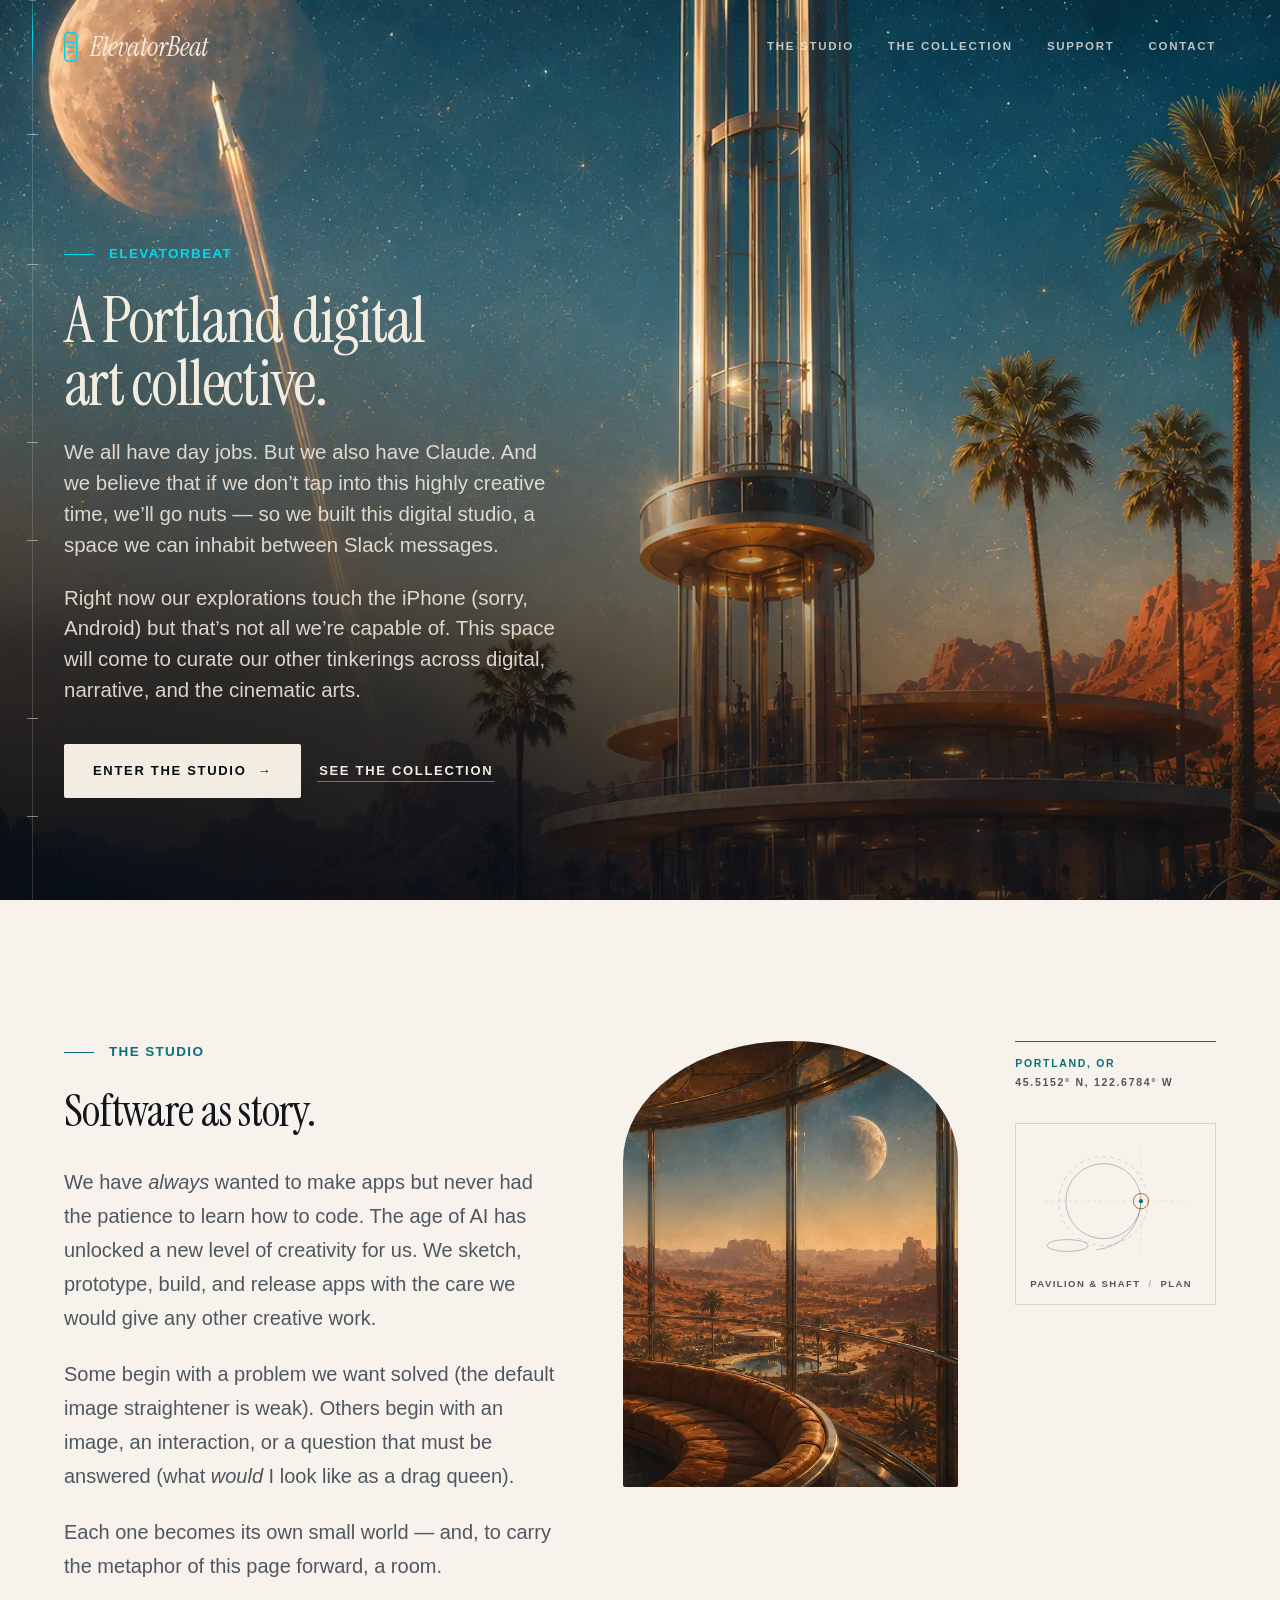
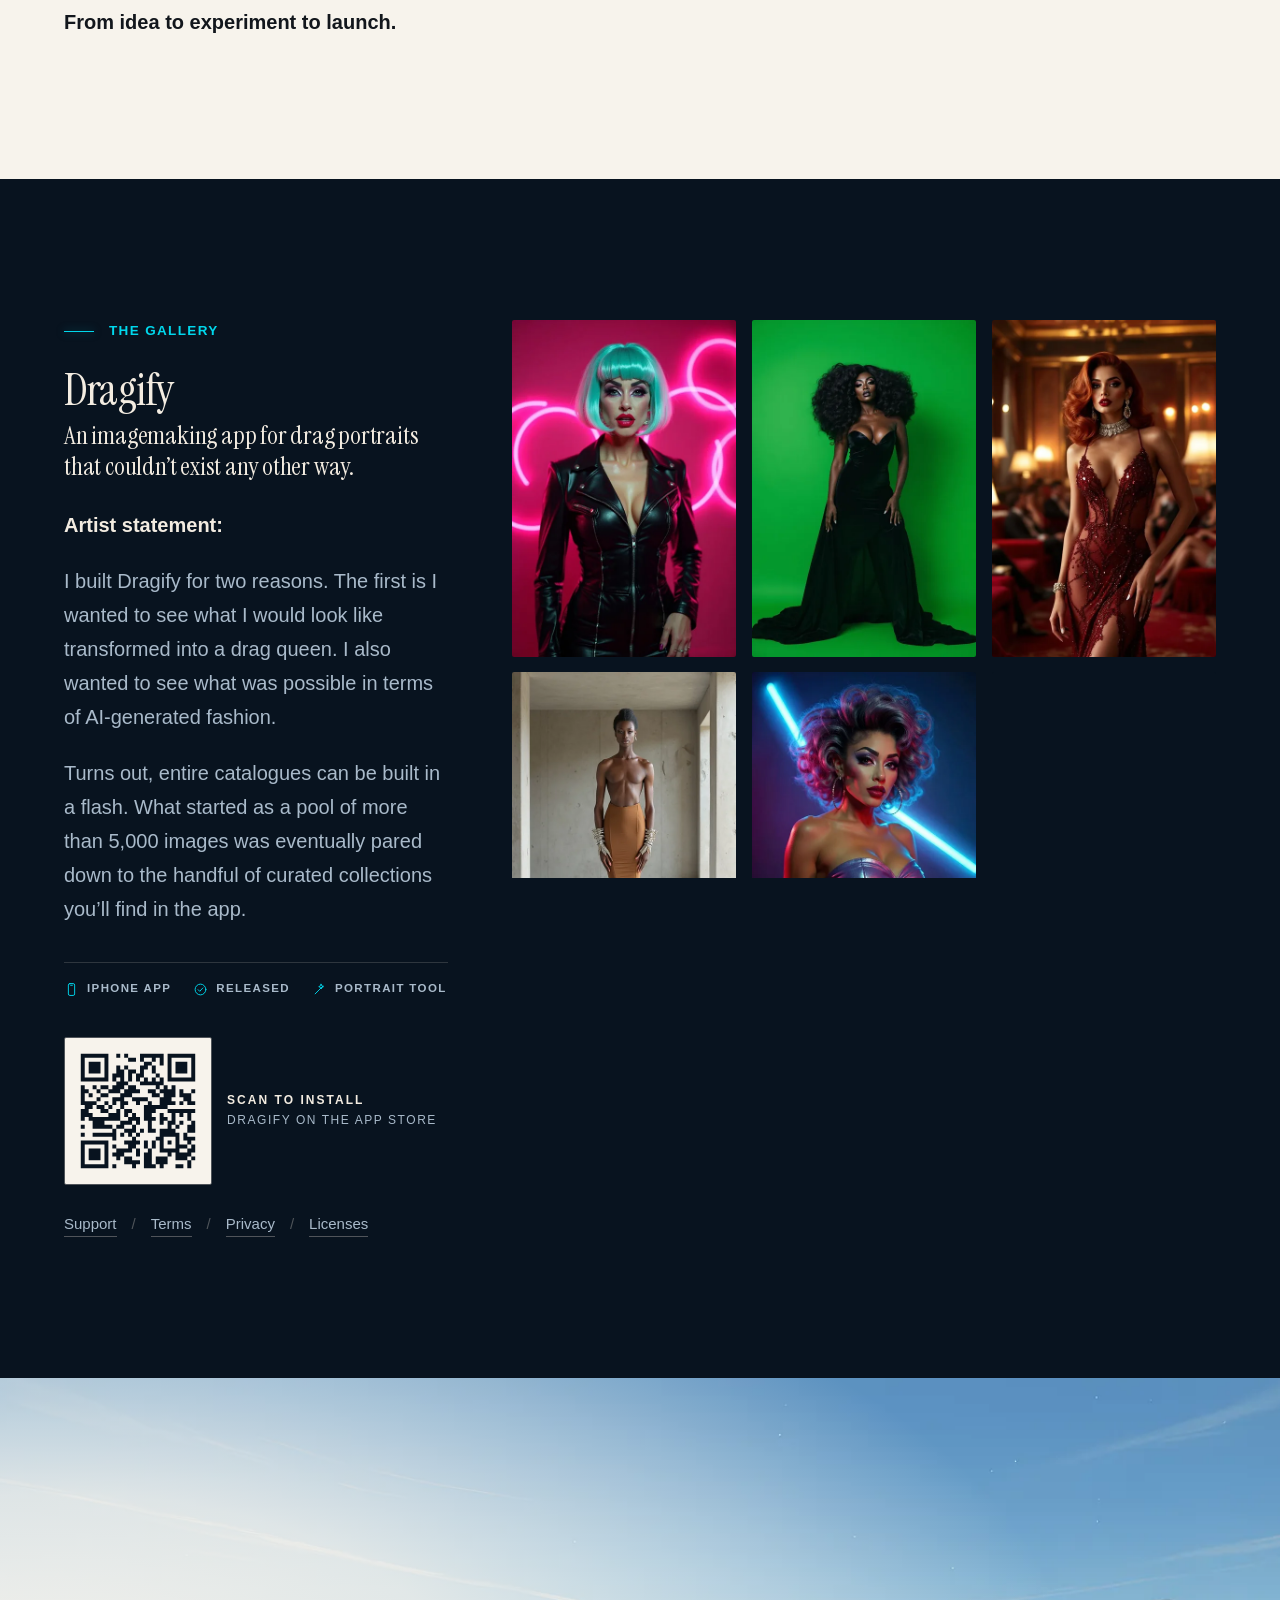
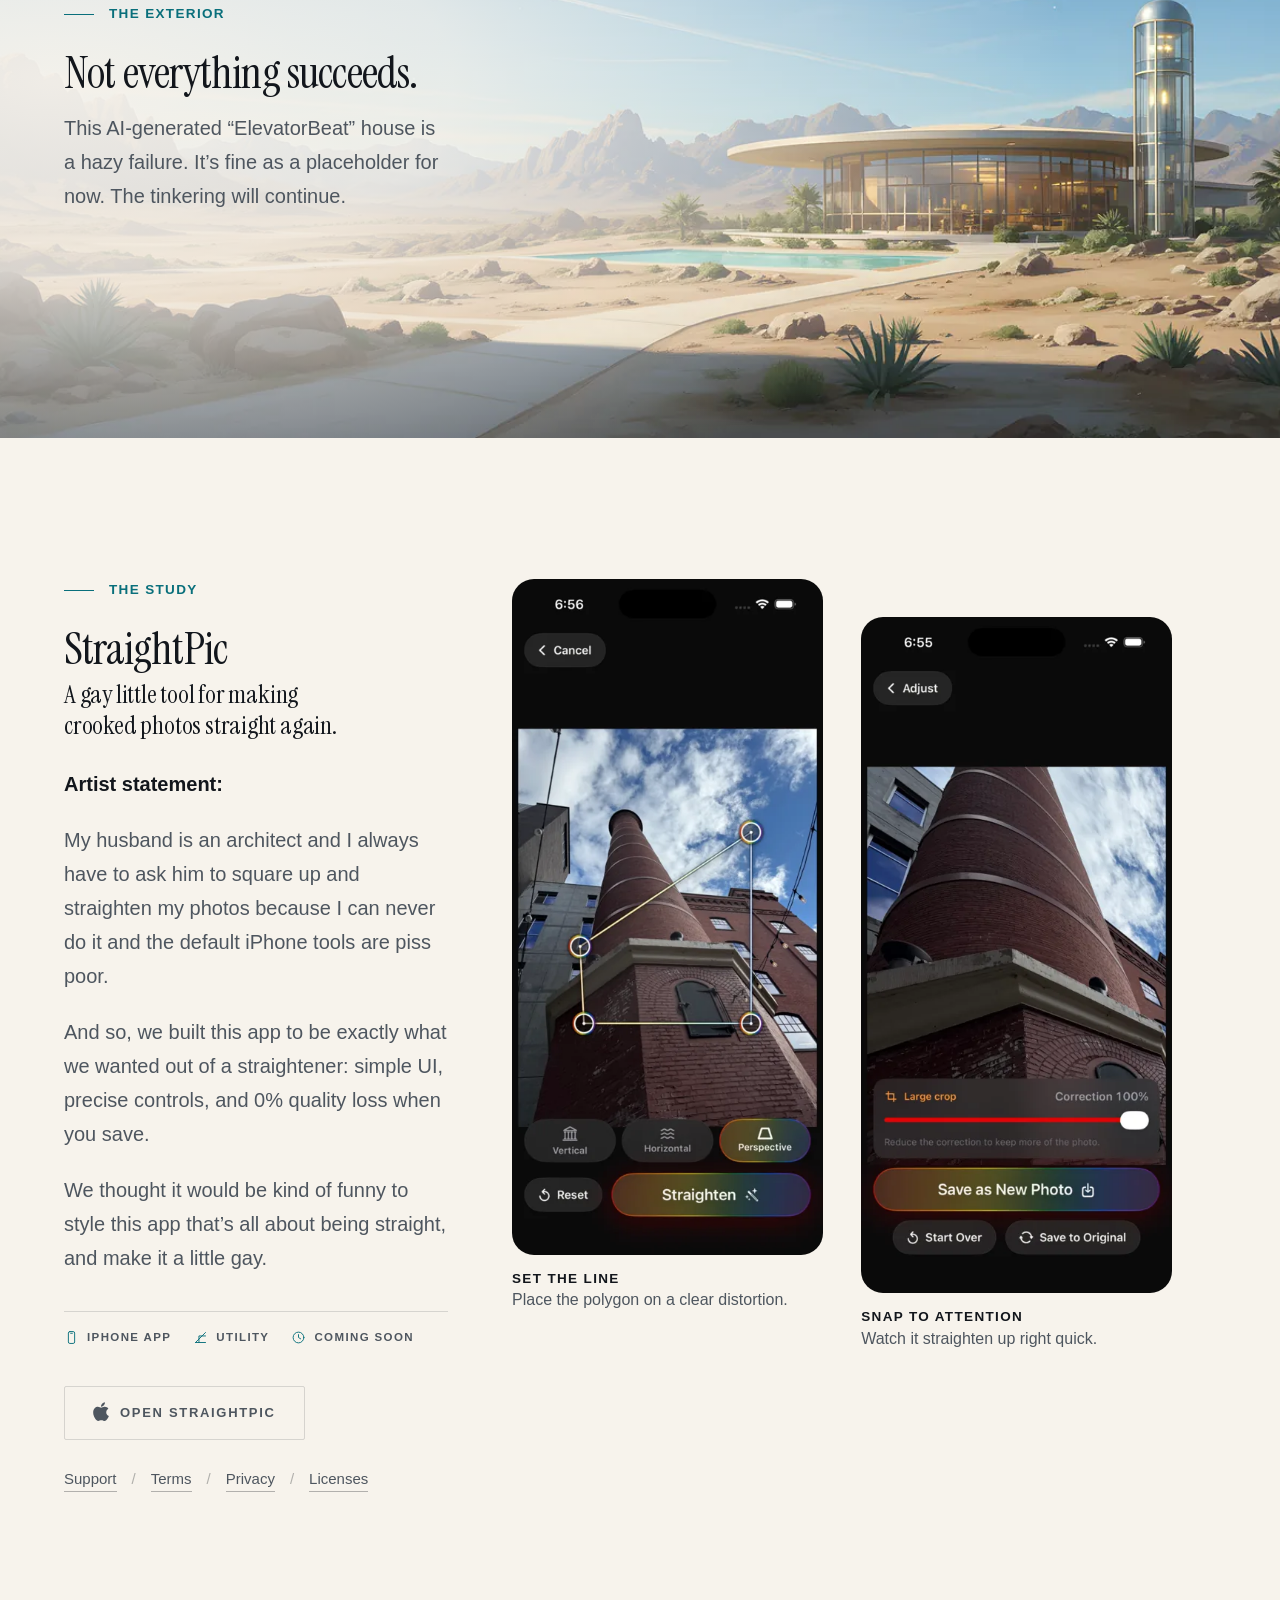
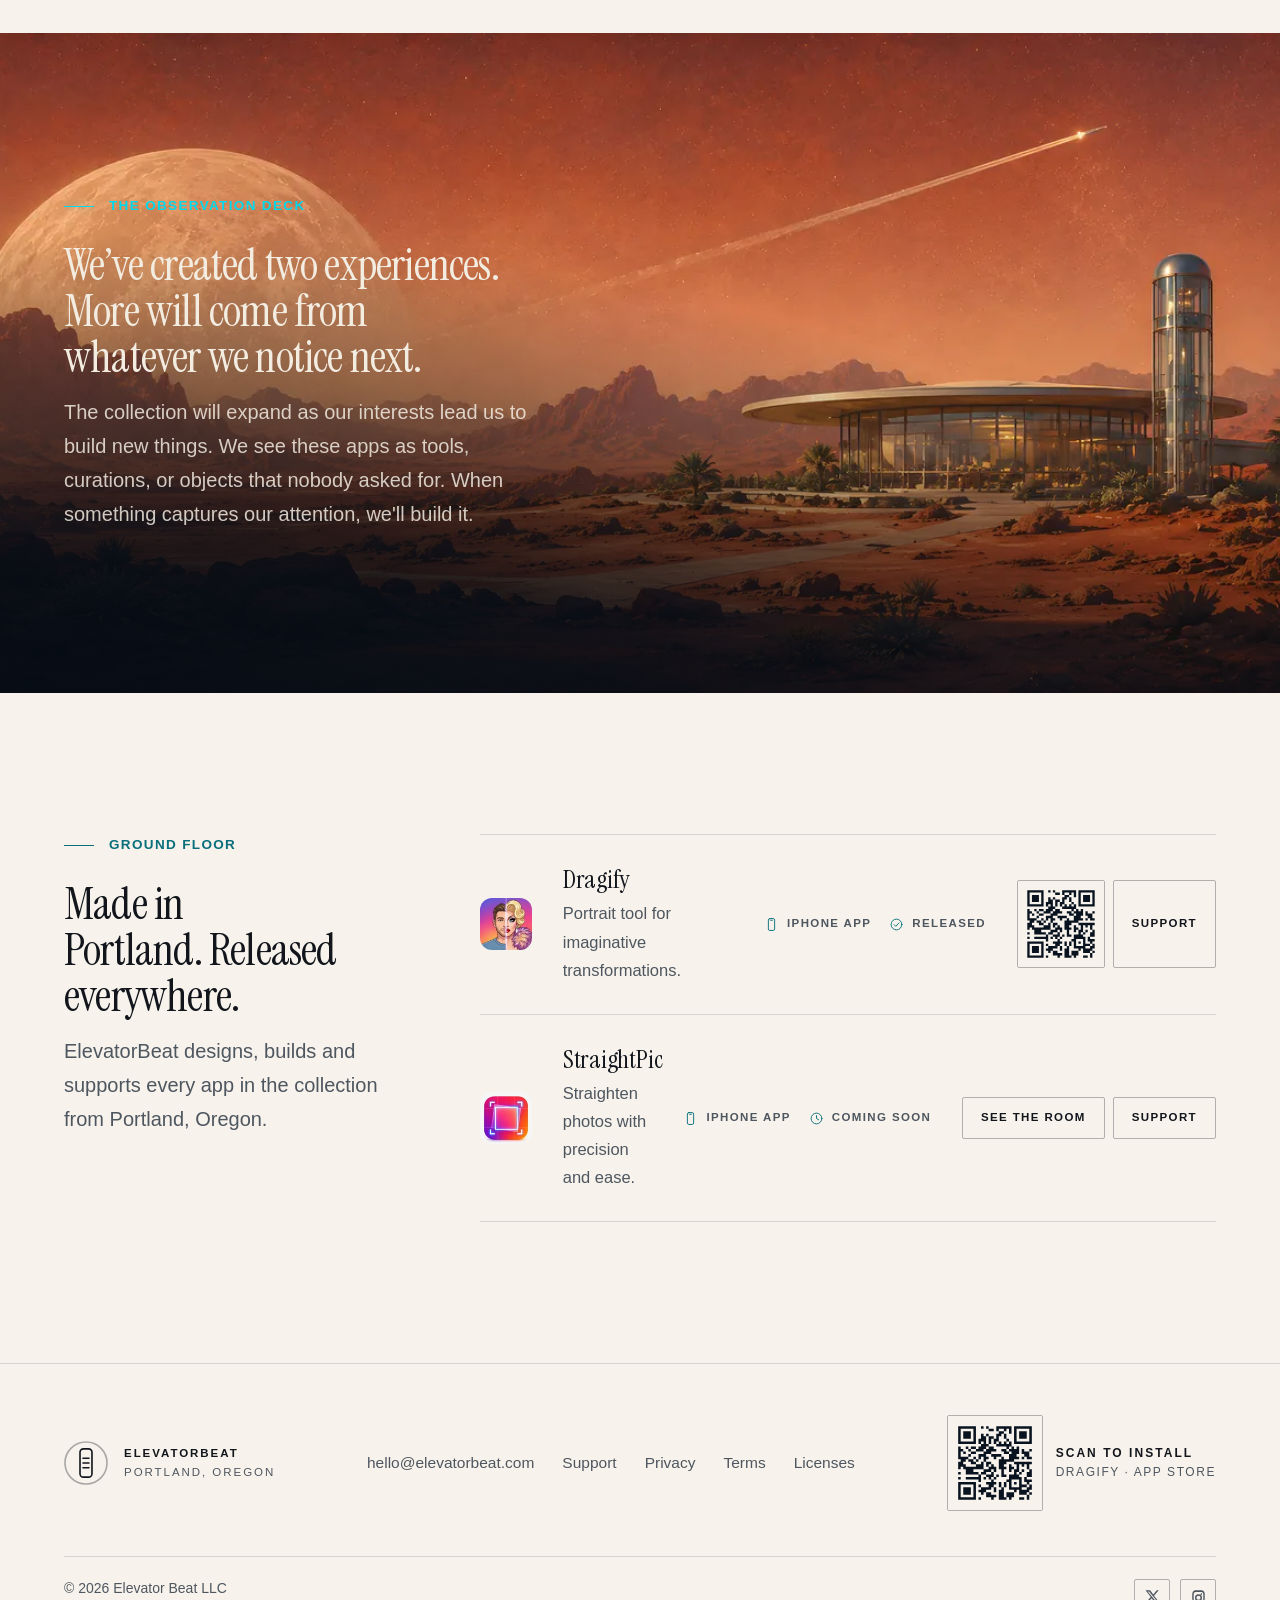
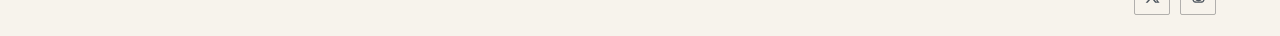
==== index.html @ 1062ed52 "Spell out "Elevator Beat LLC" in legal/copyright text, keep "ElevatorBeat" wordmark elsewhere" ====
<!doctype html>
<html lang="en">
<head>
  <meta charset="utf-8">
  <meta name="viewport" content="width=device-width, initial-scale=1">
  <meta name="description" content="ElevatorBeat is a Portland art collective working in apps. We turn ideas, observations and small irritations into software: Dragify, an image-making studio for drag portraits, and StraightPic, a tool for making crooked photographs feel right again.">
  <title>ElevatorBeat — a Portland art collective working in apps</title>
  <link rel="canonical" href="https://elevatorbeat.com/">
  <link rel="icon" type="image/svg+xml" href="assets/favicon.svg">
  <link rel="apple-touch-icon" href="assets/apple-touch-icon.png">
  <meta name="theme-color" content="#F7F3EC">
  <meta property="og:type" content="website">
  <meta property="og:url" content="https://elevatorbeat.com/">
  <meta property="og:site_name" content="ElevatorBeat">
  <meta property="og:title" content="ElevatorBeat — a Portland art collective working in apps">
  <meta property="og:description" content="We turn ideas, observations and small irritations into software. Currently Dragify and StraightPic.">
  <meta property="og:image" content="https://elevatorbeat.com/assets/og-image.jpg">
  <meta property="og:image:width" content="1200">
  <meta property="og:image:height" content="630">
  <meta name="twitter:card" content="summary_large_image">
  <meta name="twitter:title" content="ElevatorBeat — a Portland art collective working in apps">
  <meta name="twitter:description" content="We turn ideas, observations and small irritations into software. Currently Dragify and StraightPic.">
  <meta name="twitter:image" content="https://elevatorbeat.com/assets/og-image.jpg">
  <script type="application/ld+json">
  {
    "@context": "https://schema.org",
    "@type": "Organization",
    "name": "ElevatorBeat",
    "url": "https://elevatorbeat.com/",
    "logo": "https://elevatorbeat.com/assets/og-image.jpg",
    "description": "ElevatorBeat is a Portland art collective working in apps, releasing software made with the care of any other creative work.",
    "slogan": "A Portland art collective working in apps.",
    "email": "mailto:hello@elevatorbeat.com",
    "sameAs": ["https://x.com/elevatorbeat", "https://instagram.com/elevatorbeat"],
    "address": { "@type": "PostalAddress", "addressLocality": "Portland", "addressRegion": "OR", "addressCountry": "US" },
    "knowsAbout": ["iOS app development", "Product design", "Photography tools", "Image processing", "Drag culture"]
  }
  </script>
  <!-- The display face is used by the first headline, so it is fetched
       alongside the stylesheet rather than after it. -->
  <link rel="preload" as="font" type="font/woff2" href="assets/fonts/instrument-serif-latin.woff2" crossorigin>
  <!-- The arrival photograph is the LCP element, and it is art-directed, so the
       preload has to carry the SAME media split the <picture> below does —
       otherwise a phone preloads the landscape frame and then downloads the
       portrait one as well. -->
  <link rel="preload" as="image" media="(max-width: 760px)"
        href="assets/img/hero-mobile-760.webp"
        imagesrcset="assets/img/hero-mobile-560.webp 560w, assets/img/hero-mobile-760.webp 760w, assets/img/hero-mobile-1000.webp 1000w, assets/img/hero-mobile-1240.webp 1240w"
        imagesizes="100vw" fetchpriority="high">
  <link rel="preload" as="image" media="(min-width: 761px)"
        href="assets/img/hero-1400.webp"
        imagesrcset="assets/img/hero-900.webp 900w, assets/img/hero-1400.webp 1400w, assets/img/hero-1920.webp 1920w, assets/img/hero-2400.webp 2400w"
        imagesizes="100vw" fetchpriority="high">
  <link rel="stylesheet" href="styles.css?v=20260802a">
  <script defer src="script.js?v=20260802a"></script>
</head>
<body>
  <a class="skip-link" href="#main">Skip to content</a>

  <!-- The floor indicator. Built by script.js from the four numbered floors
       below, and only on viewports wide enough to have a gutter to put it in.
       It is the page's one numbering system: the same GF/01/02/03 that names
       the rooms in the markup names the stops here and the rows in the
       directory at the end. -->
  <div class="rail" data-rail aria-hidden="true"><span class="rail-car"></span></div>

  <!-- Transparent while the arrival image is behind it; on scroll it detaches
       into a solid paper bar. Subpages, which have no photographic arrival,
       carry .is-solid from the markup so they start in the scrolled state. -->
  <header class="site-header" data-header>
    <div class="container nav-shell">
      <a class="brand" href="#top" aria-label="ElevatorBeat home">
        <svg class="brand-mark" viewBox="0 0 20 44" fill="none" stroke="var(--cyan)"
             stroke-width="2.4" stroke-linecap="round" aria-hidden="true">
          <rect x="1.2" y="1.2" width="17.6" height="41.6" rx="5"/>
          <path d="M5.6 15h8.8M5.6 22h8.8M5.6 29h8.8"/>
        </svg>
        <span class="brand-name"><em>ElevatorBeat</em></span>
      </a>
      <button class="menu-toggle" type="button" aria-expanded="false" aria-controls="site-nav" data-menu-toggle>
        <span></span><span></span><span></span>
        <span class="sr-only">Open navigation</span>
      </button>
      <nav class="site-nav" id="site-nav" aria-label="Primary navigation" data-nav>
        <a href="#studio">The studio</a>
        <a href="#collection">The collection</a>
        <a href="support.html">Support</a>
        <a href="contact.html">Contact</a>
      </nav>
    </div>
  </header>

  <main id="main">

    <!-- =====================================================================
         ARRIVAL
         Copy sits lower-left over open desert floor, which is the only part of
         this painting with nothing in it: the moon is upper-left, the rocket
         trail crosses the middle, the tower holds the right. The scrim is a
         pool of shade under the type, not a wash over the picture.
         ===================================================================== -->
    <section class="chapter chapter--arrival scrim-bl on-dark" id="top"
             data-rail-section aria-labelledby="arrival-title">
      <div class="chapter-media">
        <div class="parallax-media" data-parallax-media>
          <picture>
            <source media="(max-width: 760px)"
                    srcset="assets/img/hero-mobile-560.webp 560w, assets/img/hero-mobile-760.webp 760w, assets/img/hero-mobile-1000.webp 1000w, assets/img/hero-mobile-1240.webp 1240w"
                    sizes="100vw">
            <img src="assets/img/hero-1400.webp"
                 srcset="assets/img/hero-900.webp 900w, assets/img/hero-1400.webp 1400w, assets/img/hero-1920.webp 1920w, assets/img/hero-2400.webp 2400w"
                 sizes="100vw" width="2400" height="1600" fetchpriority="high"
                 alt="A glass elevator tower rising out of a red desert at dusk, its lit observation decks glowing amber, with a full moon and the trail of a departing rocket in the deep blue sky.">
          </picture>
        </div>
      </div>
      <div class="container chapter-inner">
        <p class="eyebrow">ElevatorBeat</p>
        <h1 class="display-xl" id="arrival-title">A Portland digital art&nbsp;collective.</h1>
        <p class="lede">We all have day jobs. But we also have Claude. And we believe that if we don&rsquo;t tap into this highly creative time, we&rsquo;ll go nuts &mdash; so we built this digital studio, a space we can inhabit between Slack messages.</p>
        <p class="lede">Right now our explorations touch the iPhone (sorry, Android) but that&rsquo;s not all we&rsquo;re capable of. This space will come to curate our other tinkerings across digital, narrative, and the cinematic arts.</p>
        <div class="button-row">
          <a class="btn btn-primary" href="#studio">Enter the Studio <span aria-hidden="true">&rarr;</span></a>
          <a class="btn btn-quiet" href="#collection">See the Collection</a>
        </div>
      </div>
    </section>

    <!-- =====================================================================
         01 — THE STUDIO
         The one passage of pure prose on the page, flanked by two kinds of
         evidence: a photograph of the room on the left of the gutter, and the
         survey annotation and floor plan on the right. The annotations are the
         building described in the other language a studio uses — coordinates
         and a plan — which is why they are hairlines and not another picture.
         ===================================================================== -->
    <section class="section" id="studio" data-rail-section
             data-floor="01" data-floor-name="Studio" aria-labelledby="studio-title">
      <div class="container studio-grid">
        <div class="reveal">
          <p class="eyebrow">The studio</p>
          <!-- display-m, not -l: the largest tier is spent once, on the arrival.
               At -l this heading came within a few points of the h1 and flattened
               the page's hierarchy from the second screen onwards. -->
          <h2 class="display-m" id="studio-title">Software as&nbsp;story.</h2>
          <div class="body-copy">
            <p>We have <em>always</em> wanted to make apps but never had the patience to learn how to code. The age of AI has unlocked a new level of creativity for us. We sketch, prototype, build, and release apps with the care we would give any other creative work.</p>
            <p>Some begin with a problem we want solved (the default image straightener is weak). Others begin with an image, an interaction, or a question that must be answered (what <em>would</em> I look like as a drag queen).</p>
            <p>Each one becomes its own small world &mdash; and, to carry the metaphor of this page forward, a room.</p>
            <p><strong>From idea to experiment to launch.</strong></p>
          </div>
        </div>

        <!-- The room as architecture rather than as a scene: a figure-free crop
             of the observation lounge, arched at the top so the plate echoes the
             pavilion's own curved glass. -->
        <div class="studio-figure reveal" style="--delay: 80ms">
          <div class="plate arch">
            <img src="assets/img/salon-760.webp"
                 srcset="assets/img/salon-520.webp 520w, assets/img/salon-760.webp 760w, assets/img/salon-1040.webp 1040w, assets/img/salon-1400.webp 1400w"
                 sizes="(max-width: 1180px) 92vw, 34vw" width="1040" height="1387" loading="lazy"
                 alt="The studio's observation lounge: a wall of curved brass-framed glass looking out over red desert mesas and a lit pool, a crescent moon high in the evening sky, a curved leather banquette in the foreground.">
          </div>
        </div>

        <!-- Survey annotation and plan. Cyan hairlines and tracked numerals —
             the same annotation language as the rail and the eyebrow ticks. -->
        <aside class="survey reveal" style="--delay: 160ms" aria-label="Studio location and floor plan">
          <p class="survey-line"><b>Portland, OR</b><span>45.5152&deg;&nbsp;N, 122.6784&deg;&nbsp;W</span></p>
          <div class="plan">
            <!-- The pavilion in plan, drawn from the paintings rather than
                 invented: a round floor, the roof overhang dashed outside it, the
                 pool off the south-west, and the elevator shaft ON the pavilion's
                 edge — which is where it stands in every frame on this page, and
                 the detail that stops this reading as a target. -->
            <svg viewBox="0 0 200 150" fill="none" aria-hidden="true">
              <circle class="plan-line" cx="86" cy="74" r="44"/>
              <circle class="plan-overhang" cx="86" cy="74" r="52"/>
              <path class="plan-line" d="M130 74a58 58 0 0 1-52 57"/>
              <ellipse class="plan-line" cx="44" cy="126" rx="24" ry="7"/>
              <circle class="plan-core" cx="130" cy="74" r="9"/>
              <circle class="plan-dot" cx="130" cy="74" r="2.4"/>
              <path class="plan-axis" d="M130 12v126M18 74h164"/>
            </svg>
            <p class="plan-label">Pavilion &amp; shaft <span aria-hidden="true">/</span> plan</p>
          </div>
        </aside>
      </div>
    </section>

    <!-- =====================================================================
         02 — ROOM 01, DRAGIFY
         Full-bleed on midnight, because the artwork is saturated and theatrical
         and a cream ground would fight it. The wall label sits on the left and
         the work takes the other two thirds.

         Nothing in the mosaic is colour-corrected. These frames are what the
         app actually returns, so grading them would misrepresent the product.
         ===================================================================== -->
    <section class="section on-dark" id="collection" data-rail-section
             data-floor="02" data-floor-name="The Gallery" aria-labelledby="dragify-title">
      <div class="container room-grid">
        <div class="room-label reveal">
          <p class="eyebrow">The Gallery</p>
          <h2 class="display-m" id="dragify-title">Dragify</h2>
          <p class="display-s room-claim">An imagemaking app for drag portraits that couldn&rsquo;t exist any other&nbsp;way.</p>
          <div class="body-copy">
            <p><strong>Artist statement:</strong></p>
            <p>I built Dragify for two reasons. The first is I wanted to see what I would look like transformed into a drag queen. I also wanted to see what was possible in terms of AI-generated fashion.</p>
            <p>Turns out, entire catalogues can be built in a flash. What started as a pool of more than 5,000 images was eventually pared down to the handful of curated collections you&rsquo;ll find in the app.</p>
          </div>
          <ul class="tags">
            <li>
              <svg viewBox="0 0 24 24" aria-hidden="true"><rect class="ic" x="7" y="2.5" width="10" height="19" rx="2.4"/><path class="ic" d="M10.6 5.2h2.8"/></svg>
              iPhone app
            </li>
            <li>
              <svg viewBox="0 0 24 24" aria-hidden="true"><circle class="ic" cx="12" cy="12" r="8.6"/><path class="ic" d="m8.2 12.3 2.6 2.6 5-5.4"/></svg>
              Released
            </li>
            <li>
              <svg viewBox="0 0 24 24" aria-hidden="true"><path class="ic" d="M5 19 17.5 6.5M14.6 3.6l1.2 2.6 2.6 1.2-2.6 1.2-1.2 2.6-1.2-2.6L10.8 7.4l2.6-1.2z"/></svg>
              Portrait tool
            </li>
          </ul>
          <!-- Two presentations of one href — the button on a phone, the code on
               a desk. See "The install action" in styles.css for why the swap is
               width AND pointer, and why there is no Android branch. -->
          <div class="button-row">
            <a class="btn btn-outline install-btn" href="https://apps.apple.com/us/app/dragify-drag-queen-face-swap/id6756401226" target="_blank" rel="noopener">
              <svg class="apple-icon" viewBox="0 0 384 512" aria-hidden="true"><path d="M318.7 268.7c-.2-36.7 16.4-64.4 50-84.8-18.8-26.9-47.2-41.7-84.7-44.6-35.5-2.8-74.3 20.7-88.5 20.7-15 0-49.4-19.7-76.4-19.7C63.3 141.2 4 184.8 4 273.5q0 39.3 14.4 81.2c12.8 36.7 59 126.7 107.2 125.2 25.2-.6 43-17.9 75.8-17.9 31.8 0 48.3 17.9 76.4 17.9 48.6-.7 90.4-82.5 102.6-119.3-65.2-30.7-61.7-90-61.7-91.9zm-56.6-164.2c27.3-32.4 24.8-61.9 24-72.5-24.1 1.4-52 16.4-67.9 34.9-17.5 19.8-27.8 44.3-25.6 71.9 26.1 2 49.9-11.4 69.5-34.3z"/></svg>
              Open Dragify
            </a>
            <a class="install-qr" href="https://apps.apple.com/us/app/dragify-drag-queen-face-swap/id6756401226" target="_blank" rel="noopener">
              <img src="assets/img/qr-dragify.svg" width="148" height="148" alt="">
              <span class="install-qr-text">Scan to install<span>Dragify on the App&nbsp;Store</span></span>
            </a>
          </div>
          <!-- Dragify's terms, privacy and open-source notices stay canonical
               on dragifyapp.com — these send visitors straight there in a new
               tab rather than duplicating text that would then need updating
               twice. -->
          <p class="app-links">
            <a href="support.html#dragify">Support</a>
            <span aria-hidden="true">/</span>
            <a href="https://dragifyapp.com/terms/" target="_blank" rel="noopener">Terms</a>
            <span aria-hidden="true">/</span>
            <a href="https://dragifyapp.com/privacy/" target="_blank" rel="noopener">Privacy</a>
            <span aria-hidden="true">/</span>
            <a href="https://dragifyapp.com/open-source/" target="_blank" rel="noopener">Licenses</a>
          </p>
        </div>

        <!-- THE APERTURE.
             Twelve looks in a flat row-major grid — three up, four rows deep —
             every one at the 2:3 the app exports, so nothing here is cropped any
             more than it is graded.

             ROWS TWO AND THREE ARE THE SIX THAT CARRY THE SECTION. They sit
             where the aperture is parked for most of the pass. Rows one and four
             exist to be cut by the window's edge: the wall should read as a
             piece of a collection that keeps going, not as a grid that happens
             to end. Reorder these and that is the thing to preserve.

             The wall does not scroll. `.mosaic` is a window cut in the page and
             `.mosaic-plane` is held still in the VIEWPORT behind it (script.js),
             so as the page rises the aperture climbs the wall and the queens
             never move a pixel. The wall is shorter than the window's full
             travel, so it clamps at its own edge and drifts rather than climbing
             the whole band.

             Without JS, or under prefers-reduced-motion, the plane simply sits
             at the top of the window and the section is an ordinary cropped
             mosaic — the markup carries no motion of its own. -->
        <div class="mosaic reveal" style="--delay: 120ms" data-mosaic>
          <div class="mosaic-plane" data-mosaic-plane>
            <div class="plate">
                <img src="assets/img/dragify/euphoria-uv-12-480.webp"
                     srcset="assets/img/dragify/euphoria-uv-12-480.webp 480w, assets/img/dragify/euphoria-uv-12-800.webp 800w"
                     sizes="(max-width: 760px) 46vw, (max-width: 1180px) 30vw, (max-width: 1420px) 21vw, 250px"
                     width="480" height="720" loading="lazy" decoding="async"
                     alt="A Euphoria // UV look: a teal bob and a zipped leather dress in front of hot pink neon rings.">
              </div>
            <div class="plate">
                <img src="assets/img/dragify/canonical-queens-10-480.webp"
                     srcset="assets/img/dragify/canonical-queens-10-480.webp 480w, assets/img/dragify/canonical-queens-10-800.webp 800w"
                     sizes="(max-width: 760px) 46vw, (max-width: 1180px) 30vw, (max-width: 1420px) 21vw, 250px"
                     width="480" height="720" loading="lazy" decoding="async"
                     alt="A Canonical Queens look: a black strapless gown with a long train and a full afro, on a flat green ground.">
              </div>
            <div class="plate">
                <img src="assets/img/dragify/afterglow-14-480.webp"
                     srcset="assets/img/dragify/afterglow-14-480.webp 480w, assets/img/dragify/afterglow-14-768.webp 768w"
                     sizes="(max-width: 760px) 46vw, (max-width: 1180px) 30vw, (max-width: 1420px) 21vw, 250px"
                     width="480" height="720" loading="lazy" decoding="async"
                     alt="An Afterglow look: a crimson beaded gown and auburn waves in a red velvet salon.">
              </div>
            <div class="plate">
                <img src="assets/img/dragify/haute-haus-01-480.webp"
                     srcset="assets/img/dragify/haute-haus-01-480.webp 480w, assets/img/dragify/haute-haus-01-682.webp 682w"
                     sizes="(max-width: 760px) 46vw, (max-width: 1180px) 30vw, (max-width: 1420px) 21vw, 250px"
                     width="480" height="720" loading="lazy" decoding="async"
                     alt="A Haute Haus look: a copper satin mermaid gown with opera gloves, photographed in a raw concrete colonnade.">
              </div>
            <div class="plate">
                <img src="assets/img/dragify/euphoria-uv-08-480.webp"
                     srcset="assets/img/dragify/euphoria-uv-08-480.webp 480w, assets/img/dragify/euphoria-uv-08-800.webp 800w"
                     sizes="(max-width: 760px) 46vw, (max-width: 1180px) 30vw, (max-width: 1420px) 21vw, 250px"
                     width="480" height="720" loading="lazy" decoding="async"
                     alt="A Euphoria // UV look: candyfloss curls and a liquid silver dress cut through by a blue neon beam.">
              </div>
            <div class="plate">
                <img src="assets/img/dragify/haute-haus-05-480.webp"
                     srcset="assets/img/dragify/haute-haus-05-480.webp 480w, assets/img/dragify/haute-haus-05-706.webp 706w"
                     sizes="(max-width: 760px) 46vw, (max-width: 1180px) 30vw, (max-width: 1420px) 21vw, 250px"
                     width="480" height="720" loading="lazy" decoding="async"
                     alt="A Haute Haus look: a tiered teal tulle ball gown with sheer sleeves, shot in a concrete courtyard.">
              </div>
            <div class="plate">
                <img src="assets/img/dragify/canonical-queens-04-480.webp"
                     srcset="assets/img/dragify/canonical-queens-04-480.webp 480w, assets/img/dragify/canonical-queens-04-800.webp 800w"
                     sizes="(max-width: 760px) 46vw, (max-width: 1180px) 30vw, (max-width: 1420px) 21vw, 250px"
                     width="480" height="720" loading="lazy" decoding="async"
                     alt="A Canonical Queens look: a tall blue updo and a monochrome zebra gown against a flat cyan ground.">
              </div>
            <div class="plate">
                <img src="assets/img/dragify/ground-control-07-480.webp"
                     srcset="assets/img/dragify/ground-control-07-480.webp 480w, assets/img/dragify/ground-control-07-800.webp 800w"
                     sizes="(max-width: 760px) 46vw, (max-width: 1180px) 30vw, (max-width: 1420px) 21vw, 250px"
                     width="480" height="720" loading="lazy" decoding="async"
                     alt="A Ground Control look: a silver and mint flight suit with a rocket headdress and a smoking ray gun.">
              </div>
            <div class="plate">
                <img src="assets/img/dragify/afterglow-11-480.webp"
                     srcset="assets/img/dragify/afterglow-11-480.webp 480w, assets/img/dragify/afterglow-11-788.webp 788w"
                     sizes="(max-width: 760px) 46vw, (max-width: 1180px) 30vw, (max-width: 1420px) 21vw, 250px"
                     width="480" height="720" loading="lazy" decoding="async"
                     alt="An Afterglow look: an embroidered emerald suit and finger waves in a red-lit drawing room.">
              </div>
            <div class="plate">
                <img src="assets/img/dragify/afterglow-06-480.webp"
                     srcset="assets/img/dragify/afterglow-06-480.webp 480w, assets/img/dragify/afterglow-06-788.webp 788w"
                     sizes="(max-width: 760px) 46vw, (max-width: 1180px) 30vw, (max-width: 1420px) 21vw, 250px"
                     width="480" height="720" loading="lazy" decoding="async"
                     alt="An Afterglow look: a white feathered gown beside a lit pool under a full moon, holding a sparkler.">
              </div>
            <div class="plate">
                <img src="assets/img/dragify/haute-haus-09-480.webp"
                     srcset="assets/img/dragify/haute-haus-09-480.webp 480w, assets/img/dragify/haute-haus-09-682.webp 682w"
                     sizes="(max-width: 760px) 46vw, (max-width: 1180px) 30vw, (max-width: 1420px) 21vw, 250px"
                     width="480" height="720" loading="lazy" decoding="async"
                     alt="A Haute Haus look: a cream feathered gown with a ruffled train against pale concrete.">
              </div>
            <div class="plate">
                <img src="assets/img/dragify/ground-control-18-480.webp"
                     srcset="assets/img/dragify/ground-control-18-480.webp 480w, assets/img/dragify/ground-control-18-800.webp 800w"
                     sizes="(max-width: 760px) 46vw, (max-width: 1180px) 30vw, (max-width: 1420px) 21vw, 250px"
                     width="480" height="720" loading="lazy" decoding="async"
                     alt="A Ground Control look: a silver flight suit and a bubble helmet over a platinum bouffant, ray gun in hand.">
              </div>
          </div>
        </div>
      </div>
    </section>

    <!-- =====================================================================
         MORNING
         The one chapter that does NOT carry .on-dark. Darkening a pale morning
         sky enough to hold ivory type would turn the morning into another dusk,
         which is the "every image becomes the same dark scene" failure. The
         type is near-black and the scrim LIFTS the sky instead.
         ===================================================================== -->
    <section class="chapter chapter--morning scrim-lift" data-rail-section
             data-floor="03" data-floor-name="The Exterior" aria-labelledby="morning-title">
      <div class="chapter-media">
        <img src="assets/img/house-day-1920.webp"
             srcset="assets/img/house-day-900.webp 900w, assets/img/house-day-1400.webp 1400w, assets/img/house-day-1920.webp 1920w, assets/img/house-day-2400.webp 2400w, assets/img/house-day-3000.webp 3000w"
             sizes="100vw" width="3000" height="1313" loading="lazy"
             alt="A low glass pavilion and its elevator shaft in flat morning light, pale blue sky above a wide sand plain and distant grey mountains.">
      </div>
      <div class="container chapter-inner">
        <p class="eyebrow">The exterior</p>
        <h2 class="display-m" id="morning-title">Not everything&nbsp;succeeds.</h2>
        <p class="body-copy">This AI-generated &ldquo;ElevatorBeat&rdquo; house is a hazy failure. It&rsquo;s fine as a placeholder for now. The tinkering will continue.</p>
      </div>
    </section>

    <!-- =====================================================================
         03 — ROOM 02, STRAIGHTPIC
         Same wall label, same tag row, same action — different evidence. Two
         real captures from one session in the app: the editor with the four
         perspective handles placed, and the corrected frame that came back.
         ===================================================================== -->
    <section class="section" id="straightpic" data-rail-section
             data-floor="04" data-floor-name="The Study" aria-labelledby="straightpic-title">
      <div class="container room-grid">
        <div class="room-label reveal">
          <p class="eyebrow">The study</p>
          <h2 class="display-m" id="straightpic-title">StraightPic</h2>
          <p class="display-s room-claim">A gay little tool for making crooked photos straight&nbsp;again.</p>
          <div class="body-copy">
            <p><strong>Artist statement:</strong></p>
            <p>My husband is an architect and I always have to ask him to square up and straighten my photos because I can never do it and the default iPhone tools are piss poor.</p>
            <p>And so, we built this app to be exactly what we wanted out of a straightener: simple UI, precise controls, and 0% quality loss when you save.</p>
            <p>We thought it would be kind of funny to style this app that&rsquo;s all about being straight, and make it a little gay.</p>
          </div>
          <ul class="tags">
            <li>
              <svg viewBox="0 0 24 24" aria-hidden="true"><rect class="ic" x="7" y="2.5" width="10" height="19" rx="2.4"/><path class="ic" d="M10.6 5.2h2.8"/></svg>
              iPhone app
            </li>
            <li>
              <svg viewBox="0 0 24 24" aria-hidden="true"><path class="ic" d="M4 20h16M4 20 20 4M9.5 20V9.5H20"/></svg>
              Utility
            </li>
            <li>
              <svg viewBox="0 0 24 24" aria-hidden="true"><circle class="ic" cx="12" cy="12" r="8.6"/><path class="ic" d="M12 7.4V12l3.4 2.1"/></svg>
              Coming soon
            </li>
          </ul>
          <div class="button-row">
            <!-- StraightPic hasn't shipped, so this is a real button rather
                 than a dead link: focusable and hoverable, where a disabled
                 control is neither. The aria-label carries both halves of the
                 label so assistive tech never gets only the painted half. -->
            <button class="btn btn-outline btn-upcoming" type="button" aria-disabled="true"
                    aria-label="Open StraightPic on the App Store — coming soon">
              <svg class="apple-icon" viewBox="0 0 384 512" aria-hidden="true"><path d="M318.7 268.7c-.2-36.7 16.4-64.4 50-84.8-18.8-26.9-47.2-41.7-84.7-44.6-35.5-2.8-74.3 20.7-88.5 20.7-15 0-49.4-19.7-76.4-19.7C63.3 141.2 4 184.8 4 273.5q0 39.3 14.4 81.2c12.8 36.7 59 126.7 107.2 125.2 25.2-.6 43-17.9 75.8-17.9 31.8 0 48.3 17.9 76.4 17.9 48.6-.7 90.4-82.5 102.6-119.3-65.2-30.7-61.7-90-61.7-91.9zm-56.6-164.2c27.3-32.4 24.8-61.9 24-72.5-24.1 1.4-52 16.4-67.9 34.9-17.5 19.8-27.8 44.3-25.6 71.9 26.1 2 49.9-11.4 69.5-34.3z"/></svg>
              <span class="button-label" aria-hidden="true">
                <span class="button-label-rest">Open StraightPic</span>
                <span class="button-label-hover">Coming soon</span>
              </span>
            </button>
          </div>
          <!-- StraightPic's own dedicated legal pages, hosted here on
               elevatorbeat.com and opened in the same tab. -->
          <p class="app-links">
            <a href="support.html#straightpic">Support</a>
            <span aria-hidden="true">/</span>
            <a href="straightpic/terms/">Terms</a>
            <span aria-hidden="true">/</span>
            <a href="straightpic/privacy/">Privacy</a>
            <span aria-hidden="true">/</span>
            <a href="straightpic/open-source/">Licenses</a>
          </p>
        </div>

        <div class="devices reveal" style="--delay: 120ms">
          <figure>
            <div class="plate plate--screen" style="--ratio: 840 / 1826">
              <img src="assets/img/ui-straightpic-editor-420.webp"
                   srcset="assets/img/ui-straightpic-editor-420.webp 420w, assets/img/ui-straightpic-editor-640.webp 640w, assets/img/ui-straightpic-editor-840.webp 840w"
                   sizes="(max-width: 900px) 42vw, 20vw" width="840" height="1826" loading="lazy"
                   alt="The StraightPic editor on an iPhone: a photograph of a leaning brick smokestack with four rainbow-ringed handles marking a quadrilateral on the brick wall, a row of Vertical, Horizontal and Perspective tools with the active tab in a rainbow gradient, and a rainbow-gradient Straighten button.">
            </div>
            <figcaption class="caption"><b>Set the line</b>Place the polygon on a clear distortion.</figcaption>
          </figure>
          <figure>
            <div class="plate plate--screen" style="--ratio: 840 / 1826">
              <img src="assets/img/ui-straightpic-result-420.webp"
                   srcset="assets/img/ui-straightpic-result-420.webp 420w, assets/img/ui-straightpic-result-640.webp 640w, assets/img/ui-straightpic-result-840.webp 840w"
                   sizes="(max-width: 900px) 42vw, 20vw" width="840" height="1826" loading="lazy"
                   alt="The same photograph in StraightPic after correction: the smokestack and the buildings beside it now stand upright and square to the frame, with a rainbow-gradient Save as New Photo button below.">
            </div>
            <figcaption class="caption"><b>Snap to attention</b>Watch it straighten up right quick.</figcaption>
          </figure>
        </div>
      </div>
    </section>

    <!-- =====================================================================
         THE OBSERVATION DECK
         The empty floors, said plainly. The panorama is the argument: there is
         a great deal of building and only two rooms in use.
         ===================================================================== -->
    <section class="chapter chapter--observation scrim-bl on-dark" data-rail-section
             data-floor="05" data-floor-name="The Observation Deck" aria-labelledby="observation-title">
      <div class="chapter-media">
        <picture>
          <source media="(max-width: 760px)"
                  srcset="assets/img/band-mars-mobile-640.webp 640w, assets/img/band-mars-mobile-960.webp 960w, assets/img/band-mars-mobile-1280.webp 1280w"
                  sizes="100vw">
          <img src="assets/img/band-mars-1920.webp"
               srcset="assets/img/band-mars-900.webp 900w, assets/img/band-mars-1400.webp 1400w, assets/img/band-mars-1920.webp 1920w, assets/img/band-mars-2400.webp 2400w, assets/img/band-mars-3000.webp 3000w"
               sizes="100vw" width="3000" height="1285" loading="lazy"
               alt="The pavilion and its elevator shaft seen from far out on the plain at night, alone under an enormous rising moon, with a rocket's vapour trail crossing the rust-coloured sky.">
        </picture>
      </div>
      <div class="container chapter-inner">
        <p class="eyebrow">The observation deck</p>
        <h2 class="display-m" id="observation-title">We&rsquo;ve created two experiences. More will come from whatever we notice&nbsp;next.</h2>
        <p class="body-copy">The collection will expand as our interests lead us to build new things. We see these apps as tools, curations, or objects that nobody asked for. When something captures our attention, we'll build it.</p>
      </div>
    </section>

    <!-- =====================================================================
         GF — GROUND FLOOR
         Where to get the work, as a board rather than a closing statement.
         Both rows carry the same tags they were labelled with upstairs, and
         each carries exactly one primary action plus support.
         ===================================================================== -->
    <section class="section" id="ground-floor" data-rail-section
             data-floor="GF" data-floor-name="The ground floor" aria-labelledby="ground-title">
      <div class="container ground-grid">
        <div class="reveal">
          <p class="eyebrow">Ground floor</p>
          <h2 class="display-m" id="ground-title">Made in Portland. Released<br>everywhere.</h2>
          <p class="body-copy">ElevatorBeat designs, builds and supports every app in the collection from Portland, Oregon.</p>
        </div>

        <ul class="rooms reveal" style="--delay: 80ms">
          <li>
            <img class="app-icon" src="assets/img/icon-dragify-96.webp"
                 srcset="assets/img/icon-dragify-96.webp 96w, assets/img/icon-dragify-192.webp 192w"
                 sizes="52px" width="192" height="192" loading="lazy" alt="">
            <div class="rooms-name">
              <h3 class="display-s">Dragify</h3>
              <p>Portrait tool for imaginative transformations.</p>
            </div>
            <ul class="tags tags--compact">
              <li>
                <svg viewBox="0 0 24 24" aria-hidden="true"><rect class="ic" x="7" y="2.5" width="10" height="19" rx="2.4"/><path class="ic" d="M10.6 5.2h2.8"/></svg>
                iPhone app
              </li>
              <li>
                <svg viewBox="0 0 24 24" aria-hidden="true"><circle class="ic" cx="12" cy="12" r="8.6"/><path class="ic" d="m8.2 12.3 2.6 2.6 5-5.4"/></svg>
                Released
              </li>
            </ul>
            <p class="rooms-actions">
              <!-- Same href twice: the button for a phone, the code for a desk.
                   See "The install action" in styles.css. -->
              <a class="btn btn-outline btn-sm install-btn" href="https://apps.apple.com/us/app/dragify-drag-queen-face-swap/id6756401226" target="_blank" rel="noopener">View app</a>
              <!-- Label is screen-reader-only here, unlike the room and the
                   footer: this row's action column is narrow, and a visible
                   "SCAN TO INSTALL" beside the code squeezed the description
                   into one word per line. The link still announces properly. -->
              <a class="install-qr" href="https://apps.apple.com/us/app/dragify-drag-queen-face-swap/id6756401226" target="_blank" rel="noopener">
                <img src="assets/img/qr-dragify.svg" width="88" height="88" alt="" loading="lazy">
                <span class="sr-only">Scan to install Dragify from the App Store</span>
              </a>
              <a class="btn btn-outline btn-sm" href="support.html#dragify">Support</a>
            </p>
          </li>
          <li>
            <img class="app-icon" src="assets/img/icon-straightpic-96.webp"
                 srcset="assets/img/icon-straightpic-96.webp 96w, assets/img/icon-straightpic-192.webp 192w"
                 sizes="52px" width="192" height="192" loading="lazy" alt="">
            <div class="rooms-name">
              <h3 class="display-s">StraightPic</h3>
              <p>Straighten photos with precision and ease.</p>
            </div>
            <ul class="tags tags--compact">
              <li>
                <svg viewBox="0 0 24 24" aria-hidden="true"><rect class="ic" x="7" y="2.5" width="10" height="19" rx="2.4"/><path class="ic" d="M10.6 5.2h2.8"/></svg>
                iPhone app
              </li>
              <li>
                <svg viewBox="0 0 24 24" aria-hidden="true"><circle class="ic" cx="12" cy="12" r="8.6"/><path class="ic" d="M12 7.4V12l3.4 2.1"/></svg>
                Coming soon
              </li>
            </ul>
            <p class="rooms-actions">
              <a class="btn btn-outline btn-sm" href="#straightpic">See the room</a>
              <a class="btn btn-outline btn-sm" href="support.html#straightpic">Support</a>
            </p>
          </li>
        </ul>
      </div>
    </section>
  </main>

  <footer class="site-footer">
    <div class="container footer-bar">
      <a class="footer-brand" href="#top">
        <svg class="monogram" viewBox="0 0 44 44" aria-hidden="true">
          <circle cx="22" cy="22" r="21" fill="none" stroke="currentColor" stroke-opacity=".34" stroke-width="1.632"/>
          <g transform="translate(22,22) scale(.68) translate(-10,-22)" fill="none" stroke="#12161C" stroke-width="2.4" stroke-linecap="round">
            <rect x="1.2" y="1.2" width="17.6" height="41.6" rx="5"/>
            <path d="M5.6 15h8.8M5.6 22h8.8M5.6 29h8.8"/>
          </g>
        </svg>
        <span class="footer-brand-text">
          ElevatorBeat
          <span>Portland, Oregon</span>
        </span>
      </a>

      <nav class="footer-links" aria-label="Footer">
        <a href="mailto:hello@elevatorbeat.com">hello@elevatorbeat.com</a>
        <a href="support.html">Support</a>
        <a href="straightpic/privacy/">Privacy</a>
        <a href="straightpic/terms/">Terms</a>
        <a href="straightpic/open-source/">Licenses</a>
      </nav>

      <!-- Same href twice: the button for a phone, the code for a desk.
           See "The install action" in styles.css. -->
      <a class="btn btn-outline btn-sm footer-action install-btn" href="https://apps.apple.com/us/app/dragify-drag-queen-face-swap/id6756401226" target="_blank" rel="noopener">
        <svg class="apple-icon" viewBox="0 0 384 512" aria-hidden="true"><path d="M318.7 268.7c-.2-36.7 16.4-64.4 50-84.8-18.8-26.9-47.2-41.7-84.7-44.6-35.5-2.8-74.3 20.7-88.5 20.7-15 0-49.4-19.7-76.4-19.7C63.3 141.2 4 184.8 4 273.5q0 39.3 14.4 81.2c12.8 36.7 59 126.7 107.2 125.2 25.2-.6 43-17.9 75.8-17.9 31.8 0 48.3 17.9 76.4 17.9 48.6-.7 90.4-82.5 102.6-119.3-65.2-30.7-61.7-90-61.7-91.9zm-56.6-164.2c27.3-32.4 24.8-61.9 24-72.5-24.1 1.4-52 16.4-67.9 34.9-17.5 19.8-27.8 44.3-25.6 71.9 26.1 2 49.9-11.4 69.5-34.3z"/></svg>
        App Store <span aria-hidden="true">&nearr;</span>
      </a>
      <a class="footer-action install-qr" href="https://apps.apple.com/us/app/dragify-drag-queen-face-swap/id6756401226" target="_blank" rel="noopener">
        <img src="assets/img/qr-dragify.svg" width="96" height="96" alt="" loading="lazy">
        <span class="install-qr-text">Scan to install<span>Dragify &middot; App&nbsp;Store</span></span>
      </a>
    </div>
    <div class="container footer-bottom">
      <p>&copy; 2026 Elevator Beat LLC</p>
      <div class="footer-social">
        <a href="https://x.com/elevatorbeat" target="_blank" rel="noopener" aria-label="ElevatorBeat on X">
          <svg viewBox="0 0 24 24" aria-hidden="true"><path d="M18.9 2H22l-7.6 8.7L23.3 22h-7.1l-5.6-7.3L4.2 22H1l8.2-9.4L.9 2H8.2l5 6.7L18.9 2Zm-1.2 18h1.9L6.4 4H4.3l13.4 16Z"/></svg>
        </a>
        <a href="https://instagram.com/elevatorbeat" target="_blank" rel="noopener" aria-label="ElevatorBeat on Instagram">
          <svg viewBox="0 0 24 24" aria-hidden="true"><path d="M12 2c2.7 0 3.06.01 4.12.06 1.06.05 1.79.22 2.43.47.66.26 1.22.6 1.77 1.16.5.5.87 1.05 1.16 1.77.25.64.42 1.37.47 2.43C21.99 8.94 22 9.3 22 12s-.01 3.06-.06 4.12c-.05 1.06-.22 1.79-.47 2.43a4.9 4.9 0 0 1-1.16 1.77c-.5.5-1.05.87-1.77 1.16-.64.25-1.37.42-2.43.47C14.94 21.99 14.58 22 12 22s-3.06-.01-4.12-.06c-1.06-.05-1.79-.22-2.43-.47a4.9 4.9 0 0 1-1.77-1.16 4.9 4.9 0 0 1-1.16-1.77c-.25-.64-.42-1.37-.47-2.43C2.01 15.06 2 14.7 2 12s.01-3.06.06-4.12c.05-1.06.22-1.79.47-2.43a4.9 4.9 0 0 1 1.16-1.77c.5-.5 1.05-.87 1.77-1.16.64-.25 1.37-.42 2.43-.47C8.94 2.01 9.3 2 12 2Zm0 2.7c-2.65 0-2.98.01-4.02.06-.87.04-1.34.18-1.65.3-.42.16-.71.36-1.02.67-.31.31-.5.6-.67 1.02-.12.31-.26.78-.3 1.65-.05 1.04-.06 1.37-.06 4.02s.01 2.98.06 4.02c.04.87.18 1.34.3 1.65.16.42.36.71.67 1.02.31.31.6.5 1.02.67.31.12.78.26 1.65.3 1.04.05 1.37.06 4.02.06s2.98-.01 4.02-.06c.87-.04 1.34-.18 1.65-.3.42-.16.71-.36 1.02-.67.31-.31.5-.6.67-1.02.12-.31.26-.78.3-1.65.05-1.04.06-1.37.06-4.02s-.01-2.98-.06-4.02c-.04-.87-.18-1.34-.3-1.65a2.7 2.7 0 0 0-.67-1.02 2.7 2.7 0 0 0-1.02-.67c-.31-.12-.78-.26-1.65-.3-1.04-.05-1.37-.06-4.02-.06Zm0 3.7a5.6 5.6 0 1 1 0 11.2 5.6 5.6 0 0 1 0-11.2Zm0 2.3a3.3 3.3 0 1 0 0 6.6 3.3 3.3 0 0 0 0-6.6Zm5.8-2.5a1.3 1.3 0 1 1-2.6 0 1.3 1.3 0 0 1 2.6 0Z"/></svg>
        </a>
      </div>
    </div>
  </footer>
</body>
</html>
---- styles.css ----
/* ==========================================================================
   ElevatorBeat — one design system for the whole site.

   THE STRUCTURAL DECISION
   -----------------------
   The page has two grounds, not one. Warm white is the primary canvas: it is
   where the work is explained, catalogued and read. Midnight is reserved for
   the architecture — full-frame, edge to edge, cut like film.

   Both are expressed through THE SAME custom properties. `:root` carries the
   paper palette; `.on-dark` overrides those properties in place. Every
   component below — eyebrows, rules, captions, buttons, plates, the rail —
   reads `var(--ground)` / `var(--text)` / `var(--accent)` and therefore works
   on either ground with no duplicate rulesets. Adding a section means picking
   a ground, not writing a second theme.

   Cyan is an annotation, not a brand wash: hairlines, ticks, the compare
   handle, the rail car, focus rings. On paper the primary button is ink,
   because a cyan button on cream is a SaaS reflex, not a studio one. Copper
   comes out of the elevator lighting and appears only as rules and numerals.
   Anything else saturated on this page is product artwork.
   ========================================================================== */

/* Instrument Serif, self-hosted (SIL Open Font License 1.1) — headlines only.
   Two 15 KB files rather than a webfont service: no third-party connection on
   the critical path, and the display face is the only thing that needs one.
   Body copy uses the platform UI sans, which is already resident. */
@font-face {
  font-family: "Instrument Serif";
  font-style: normal;
  font-weight: 400;
  font-display: swap;
  src: url("assets/fonts/instrument-serif-latin.woff2") format("woff2");
  unicode-range: U+0000-00FF, U+0131, U+0152-0153, U+02BB-02BC, U+02C6, U+02DA,
    U+02DC, U+2000-206F, U+2074, U+20AC, U+2122, U+2191, U+2193, U+2212, U+2215, U+FEFF, U+FFFD;
}
@font-face {
  font-family: "Instrument Serif";
  font-style: italic;
  font-weight: 400;
  font-display: swap;
  src: url("assets/fonts/instrument-serif-latin-italic.woff2") format("woff2");
  unicode-range: U+0000-00FF, U+0131, U+0152-0153, U+02BB-02BC, U+02C6, U+02DA,
    U+02DC, U+2000-206F, U+2074, U+20AC, U+2122, U+2191, U+2193, U+2212, U+2215, U+FEFF, U+FFFD;
}

:root {
  --font-display: "Instrument Serif", Georgia, "Times New Roman", serif;
  --font-sans: -apple-system, BlinkMacSystemFont, "Segoe UI", Roboto,
    "Helvetica Neue", Arial, sans-serif;

  /* ---- PAPER (primary) ----
     Warm white, never #fff — #fff next to these paintings reads as a hole in
     the page. --ground-sink is the one step down, for quiet panels. */
  --ground: #F7F3EC;
  --ground-sink: #EFE8DD;
  --text: #12161C;              /* 16.3:1 on --ground */
  --text-soft: #4E565F;         /*  6.6:1 on --ground */
  --accent: #096F7B;            /*  5.3:1 on --ground */
  --accent-solid: #12161C;
  --accent-solid-text: #F7F3EC;
  --accent-solid-hover: #2C3440;
  --line: rgba(18, 22, 28, .14);
  --line-strong: rgba(18, 22, 28, .30);

  /* Copper, off the elevator's amber lighting. Rules and numerals only —
     never a fill, never a button, never type at reading size. */
  --copper: #A8672F;

  /* Fixed midnight values, for the places that need dark regardless of the
     current ground (scrims, the arrival header). */
  --midnight: #08131F;
  --midnight-deep: #050C15;
  --ivory: #F3ECE1;
  --cyan: #00D8ED;

  --container: 1240px;
  --page-x: clamp(22px, 5vw, 76px);
  --section-y: clamp(96px, 11vw, 190px);
  --radius: 2px;                /* editorial, not app-store rounded */

  --ease: cubic-bezier(.22, .61, .36, 1);
}

/* ---- MIDNIGHT ----
   Same properties, different values. Everything downstream just works. */
.on-dark {
  --ground: #08131F;
  --ground-sink: #050C15;
  --text: #F3ECE1;              /* 15.9:1 on --ground */
  --text-soft: #A9BACA;         /*  9.4:1 on --ground */
  --accent: #00D8ED;            /* 10.7:1 on --ground */
  /* Ivory, NOT cyan. A big cyan rectangle over a photograph is the generic
     CTA reflex the rest of this system exists to avoid; cyan stays a hairline
     annotation on both grounds, and the solid action is simply the inverse of
     whatever it sits on. */
  --accent-solid: #F3ECE1;
  --accent-solid-text: #050C15;
  --accent-solid-hover: #FFFFFF;
  --line: rgba(243, 236, 225, .16);
  --line-strong: rgba(243, 236, 225, .30);
  --copper: #E0A86A;

  background: var(--ground);
  color: var(--text);
}

*, *::before, *::after { box-sizing: border-box; }
html { scroll-behavior: smooth; -webkit-text-size-adjust: 100%; }
[id] { scroll-margin-top: 96px; }

body {
  margin: 0;
  background: var(--ground);
  color: var(--text);
  font-family: var(--font-sans);
  /* Body copy is information, not texture. At 19/1.62 the reading sizes on this
     page sat close enough to the captions and metadata that a paragraph read as
     another band of grey; a step up in size and a longer leading is what
     separates the two. */
  font-size: 20px;
  line-height: 1.7;
  -webkit-font-smoothing: antialiased;
  -moz-osx-font-smoothing: grayscale;
  /* Nothing on this page is allowed to push the document sideways. */
  overflow-x: clip;
}
img, svg, picture { display: block; max-width: 100%; }
a { color: inherit; }
p { margin: 0 0 1.1em; }
p:last-child { margin-bottom: 0; }
button, a { -webkit-tap-highlight-color: transparent; }

/* ---------- Display tiers ----------
   Four sizes, used deliberately. Tier is chosen by the job a headline is doing,
   not by its heading level, so the semantic outline stays honest.

   The largest tier is spent ONCE per page, on the h1. Used three or four times
   it stops being emphasis and becomes the page's default voice, which is how a
   hierarchy flattens while every individual headline still looks handsome. */
h1, h2, h3, h4 {
  font-family: var(--font-display);
  font-weight: 400;
  line-height: 1.03;
  letter-spacing: -.018em;
  margin: 0 0 .34em;
  text-wrap: balance;
}
.display-xl { font-size: clamp(54px, 8.4vw, 124px); line-height: .98; letter-spacing: -.026em; }
.display-l  { font-size: clamp(40px, 5.4vw, 74px); }
.display-m  { font-size: clamp(32px, 3.5vw, 52px); }
.display-s  { font-size: clamp(23px, 2vw, 29px); line-height: 1.2; letter-spacing: -.008em; }

.lede {
  font-size: clamp(20px, 1.6vw, 25px);
  line-height: 1.5;
  color: var(--text-soft);
  max-width: 44ch;
}
/* 58ch at 19px was a comfortable measure; at 20px it is a long one, so the
   measure comes in as the size goes up. */
.body-copy { max-width: 54ch; color: var(--text-soft); }
.body-copy strong { color: var(--text); font-weight: 600; }

/* Section label. The cyan tick is the smallest instance of the rail motif —
   it marks anywhere the page starts a new floor. */
.eyebrow {
  display: flex;
  align-items: center;
  gap: 15px;
  margin: 0 0 24px;
  font-size: 13.5px;
  font-weight: 600;
  letter-spacing: .1em;
  text-transform: uppercase;
  color: var(--accent);
}
.eyebrow::before {
  content: "";
  flex: none;
  width: 30px;
  height: 1px;
  background: currentColor;
}
.on-dark .eyebrow::before { box-shadow: 0 0 8px rgba(0, 216, 237, .5); }

/* Gallery-label caption. One treatment for every caption on the site, so a
   drag portrait, an architectural frame and a product shot are all annotated
   the same way. */
.caption {
  margin: 14px 0 0;
  font-size: 16px;
  line-height: 1.45;
  color: var(--text-soft);
}
.caption b {
  display: block;
  font-weight: 600;
  font-size: 13.5px;
  letter-spacing: .1em;
  text-transform: uppercase;
  color: var(--text);
}

.container {
  width: min(calc(100% - (2 * var(--page-x))), var(--container));
  margin-inline: auto;
}
.section { padding-block: var(--section-y); }

/* ---------- Accessibility helpers ---------- */
.skip-link {
  position: fixed;
  left: 16px;
  top: 12px;
  z-index: 1000;
  transform: translateY(-180%);
  background: var(--cyan);
  color: var(--midnight-deep);
  padding: 12px 18px;
  border-radius: var(--radius);
  font-weight: 700;
  text-decoration: none;
  transition: transform .2s var(--ease);
}
.skip-link:focus { transform: translateY(0); }
.sr-only {
  position: absolute;
  width: 1px;
  height: 1px;
  padding: 0;
  margin: -1px;
  overflow: hidden;
  clip: rect(0, 0, 0, 0);
  white-space: nowrap;
  border: 0;
}
a:focus-visible,
button:focus-visible,
input:focus-visible,
textarea:focus-visible {
  outline: 2px solid var(--accent);
  outline-offset: 3px;
  border-radius: var(--radius);
}

/* ==========================================================================
   THE PLATE — the one image component
   --------------------------------------------------------------------------
   Every photograph on the site goes through this. The rules are not stylistic
   preferences; each one closes a specific way that a rounded image leaks white
   pixels at its corners:

   - The radius and `overflow: hidden` are on the SAME element. Split across a
     wrapper and a child, the child's square corners poke out of the parent's
     round ones.
   - No border. A 1px stroke plus a radius is precisely where the corner seam
     comes from, because the stroke and the clip antialias on different
     subpixel boundaries. Separation comes from the ground instead.
   - The background is the current ground, so if a sub-pixel of the wrapper
     ever shows through, it is invisible rather than a bright triangle. It is
     never white on a dark section, because `--ground` follows `.on-dark`.
   - `aspect-ratio` makes the box height deterministic, so it always agrees
     with the intrinsic ratio of the file inside it and the image never has to
     letterbox.
   - `isolation: isolate` keeps the clip in its own stacking context, so a
     transform on a sibling can't promote the child out of the clip.

   Full-frame cinematic images set `--plate-radius: 0` — editorial photography
   is not a card.
   ========================================================================== */
.plate {
  position: relative;
  overflow: hidden;
  border-radius: var(--plate-radius, var(--radius));
  background: var(--ground);
  isolation: isolate;
}
.plate > img,
.plate > picture > img {
  width: 100%;
  height: 100%;
  object-fit: cover;
  object-position: var(--focus, 50% 50%);
}
.plate > picture { width: 100%; height: 100%; }

/* A screenshot is the one kind of picture on this site that must not be
   cropped: a phone screen cut to a gallery ratio loses the row that proves it
   is an interface. So the plate takes the capture's own ratio, passed in as
   --ratio, and the radius comes up to something that reads as a device rather
   than as a print. */
.plate--screen {
  aspect-ratio: var(--ratio, 3 / 4);
  --plate-radius: 14px;
  background: var(--ground-sink);
}

/* ---------- Buttons — one system, three weights ----------
   Every action on the site is tracked uppercase at one size. That is what makes
   a button read as building signage rather than as a web control, and it is why
   the label never needs to be bigger to carry weight — the letterspacing does
   the work.

   SOLID is spent once per page, on the arrival. OUTLINE is the working action
   everywhere else: a hairline box, which is the same annotation vocabulary as
   the rail and the plan drawing. QUIET is a text action with a rule under it.

   All three invert per ground through --accent-solid / --text / --line-strong,
   so there is one button system, not a light set and a dark set. */
.button-row {
  display: flex;
  flex-wrap: wrap;
  align-items: center;
  gap: 16px;
  margin-top: 38px;
}
.btn {
  display: inline-flex;
  align-items: center;
  justify-content: center;
  gap: 11px;
  min-height: 54px;
  padding: 0 28px;
  border: 1px solid transparent;
  border-radius: var(--radius);
  font-family: var(--font-sans);
  font-size: 13px;
  font-weight: 600;
  letter-spacing: .13em;
  text-transform: uppercase;
  text-decoration: none;
  cursor: pointer;
  transition: background .18s var(--ease), border-color .18s var(--ease),
    color .18s var(--ease);
}
.btn-primary {
  background: var(--accent-solid);
  color: var(--accent-solid-text);
}
.btn-primary:hover { background: var(--accent-solid-hover); }

/* The working action. Hairline box, current ground's ink, and on hover the
   border comes up to full strength rather than the box filling in — the same
   restraint as the quiet action's rule. */
.btn-outline {
  background: none;
  border-color: var(--line-strong);
  color: var(--text);
}
.btn-outline:hover { border-color: var(--text); }

/* Row-scale actions: the directory at the ground floor and the footer bar,
   where a 54px control would out-weigh the row it sits in. */
.btn-sm {
  min-height: 42px;
  padding: 0 18px;
  font-size: 11.5px;
  letter-spacing: .12em;
}

/* The quiet action. Its underline is the rail again: a hairline that grows
   from the left rather than a border that switches on. */
.btn-quiet {
  position: relative;
  min-height: 54px;
  padding: 0 2px;
  background: none;
  border: 0;
  color: var(--text);
  font-family: var(--font-sans);
  font-size: 13px;
  font-weight: 600;
  letter-spacing: .13em;
  text-transform: uppercase;
  text-decoration: none;
  display: inline-flex;
  align-items: center;
  gap: 11px;
  cursor: pointer;
}
.btn-quiet::after {
  content: "";
  position: absolute;
  left: 0;
  right: 0;
  bottom: 16px;
  height: 1px;
  background: currentColor;
  opacity: .4;
  transform: scaleX(1);
  transform-origin: left;
  transition: opacity .18s var(--ease);
}
.btn-quiet:hover::after { opacity: 1; }
.btn svg { flex: none; fill: currentColor; }
/* The Apple glyph is 384×512 — held to its own ratio so it isn't stretched. */
.apple-icon { width: 16px; height: 21.3px; margin-top: -2px; }

/* An app that hasn't shipped. A real focusable button rather than a dead link,
   swapping its label to "Coming soon" on hover and keyboard focus. Both labels
   share one grid cell, so the width is the longer of the two and nothing
   reflows. It keeps the outline the shipped app's action has — the two rooms
   must be labelled on identical terms — but goes soft and loses the hover
   brightening, because a phone has no hover and a control that looks live for
   something undownloadable is the failure to avoid. */
.btn-upcoming {
  cursor: default;
  color: var(--text-soft);
  border-color: var(--line);
}
.btn-outline.btn-upcoming:hover { border-color: var(--line); }
.button-label { display: grid; }
.button-label > span { grid-area: 1 / 1; transition: opacity .16s var(--ease); }
.button-label-hover { opacity: 0; }
.btn-upcoming:hover .button-label-rest,
.btn-upcoming:focus-visible .button-label-rest { opacity: 0; }
.btn-upcoming:hover .button-label-hover,
.btn-upcoming:focus-visible .button-label-hover { opacity: 1; }

/* ---------- Motion ----------
   Two gestures on arrival. Copy rises 12px as it enters; full-frame
   architecture settles from 1.03 to 1 — an elevator arriving at a floor, not a
   parallax effect. Everything here is disabled under prefers-reduced-motion.

   The gallery's aperture is the third and last piece of motion on the page, and
   it is not a gesture: it is a window that travels with the scroll over a wall
   that never moves. See THE APERTURE below. */
.js .reveal {
  opacity: 0;
  transform: translateY(12px);
  transition: opacity .8s var(--ease), transform .8s var(--ease);
  transition-delay: var(--delay, 0ms);
}
.js .reveal.is-visible { opacity: 1; transform: none; }

.js .chapter-media { transform: scale(1.03); transition: transform 1.6s var(--ease); }
.js .chapter.is-visible .chapter-media { transform: none; }

@media (prefers-reduced-motion: reduce) {
  html { scroll-behavior: auto; }
  .js .reveal,
  .js .chapter-media,
  .js .chapter.is-visible .chapter-media {
    opacity: 1;
    transform: none;
    transition: none;
  }
  .button-label > span,
  .site-nav a::after,
  .btn-quiet::after { transition: none; }
}

/* ==========================================================================
   THE RAIL — the page's elevator floor indicator
   --------------------------------------------------------------------------
   A hairline in the window's left gutter with a lit segment tracking scroll
   position, a tick at the top of every chapter, and — above 1400px — the
   numbered floors named: 01 STUDIO, 02 GALLERY, 03 GALLERY, GF GROUND FLOOR.
   Those are the same labels the sections carry in the markup and the same ones
   the directory repeats at the end, which is the point: the page has ONE
   numbering system and it belongs to the building.

   The stops are in PAGE order, top to bottom, not in building order. A real
   panel would put the top floor at the top, but this one has a car on it that
   tracks scroll, and a car that runs backwards up a panel while the reader
   scrolls down is an indicator that lies. Ordering follows the thing being
   indicated.

   It carries nothing you can't already see, which is why it is aria-hidden, and
   it is only built above 1100px where there is gutter to spare.

   It is `position: fixed`, so it crosses both grounds as you scroll. script.js
   therefore stamps data-ground on it from whichever ground is under the probe
   line, and the hairline, ticks and labels follow. The cyan car reads on either
   ground and never changes.
   ========================================================================== */
.rail {
  position: fixed;
  left: 32px;
  top: 0;
  bottom: 0;
  z-index: 15;
  width: 1px;
  background: rgba(18, 22, 28, .18);
  pointer-events: none;
  transition: background .3s var(--ease);
}
.rail[data-ground="dark"] { background: rgba(243, 236, 225, .18); }

.rail-tick {
  position: absolute;
  left: -3px;
  width: 7px;
  height: 1px;
  background: rgba(18, 22, 28, .34);
  transition: background .3s var(--ease);
}
.rail[data-ground="dark"] .rail-tick { background: rgba(243, 236, 225, .34); }
/* A floor gets a longer tick than a plain chapter break: the panel has stops
   and it also has travel between them. */
.rail-tick.is-floor { left: -5px; width: 11px; background: rgba(18, 22, 28, .5); }
.rail[data-ground="dark"] .rail-tick.is-floor { background: rgba(243, 236, 225, .5); }

/* The floor plate: numeral over name, tracked, hairline-quiet. Only rendered
   where there is genuinely room for it. */
.rail-floor {
  position: absolute;
  left: 15px;
  transform: translateY(-50%);
  font-family: var(--font-sans);
  font-size: 9.5px;
  font-weight: 600;
  line-height: 1.5;
  letter-spacing: .16em;
  text-transform: uppercase;
  white-space: nowrap;
  color: rgba(18, 22, 28, .34);
  transition: color .3s var(--ease);
}
/* Over a photograph the plate needs a little separation to stay readable — the
   observation band is a bright rust sky right where 01 and 02 sit. */
.rail[data-ground="dark"] .rail-floor {
  color: rgba(243, 236, 225, .42);
  text-shadow: 0 1px 3px rgba(5, 12, 21, .55);
}
/* The numeral is the one copper thing in the gutter, matching every other
   numeral on the site. */
.rail-floor b { display: block; font-weight: 600; color: var(--copper); opacity: .9; }
.rail[data-ground="dark"] .rail-floor b { color: #E0A86A; }

.rail-car {
  position: absolute;
  left: 0;
  width: 1px;
  height: 78px;
  top: var(--rail-pos, 0px);
  background: linear-gradient(to bottom,
      rgba(0, 216, 237, 0), var(--cyan) 45%, rgba(0, 216, 237, 0));
  box-shadow: 0 0 14px rgba(0, 216, 237, .7);
}
@media (max-width: 1099px) { .rail { display: none; } }
/* The numeral needs the gutter to itself; below 1400px the centred container
   reaches back far enough that a floor plate would be drawn under the first
   words of every line. */
@media (max-width: 1399px) { .rail-floor { display: none; } }
/* And the NAME needs about 90px more. Between 1400 and 1575 the container is
   pushed off centre to give it that room (see the .container override in the
   responsive section); from 1576 up, a centred 1240px container clears the panel
   on its own and nothing needs shifting. */

/* ==========================================================================
   Header
   Transparent over the arrival image; on scroll it detaches into a solid
   paper bar. Subpages have no photographic arrival, so they ship .is-solid
   from the markup and start in the scrolled appearance.
   ========================================================================== */
.site-header {
  position: absolute;
  inset: 0 0 auto;
  z-index: 20;
  padding: 24px 0;
  border-bottom: 1px solid transparent;
  color: var(--ivory);
  transition: background .25s var(--ease), padding .25s var(--ease),
    border-color .25s var(--ease), color .25s var(--ease);
}
.site-header.is-scrolled,
.site-header.is-solid {
  position: fixed;
  padding: 14px 0;
  background: rgba(247, 243, 236, .90);
  backdrop-filter: blur(14px);
  border-bottom-color: rgba(18, 22, 28, .14);
  color: var(--text);
}
.site-header.is-solid { position: sticky; }

.nav-shell {
  display: flex;
  align-items: center;
  justify-content: space-between;
  gap: 24px;
}
.brand {
  display: inline-flex;
  align-items: center;
  gap: 14px;
  color: inherit;
  text-decoration: none;
  font-family: var(--font-display);
  font-size: 27px;
  letter-spacing: -.01em;
}
/* The car drawn as a line rather than a slab: a single cyan weight for the
   shell and the three floor indicators, so the mark reads at the same
   optical density as the serif beside it instead of shouting over it. It
   stands taller than the cap height — the car passes the floor it names. */
.brand-mark { width: 13.6px; height: 30px; flex: none; }
/* The name is one flex item, not two. .brand is a flex container, so an
   unwrapped <em> would be laid out beside "Elevator" with the 14px mark gap
   between them — the name would read as two words no matter how it is kerned. */
.brand-name { white-space: nowrap; }
/* Beat is the half of the name that moves. The italic B carries a wide left
   sidebearing, which on top of the roman r's own still opens a hairline
   word space — hence the kern. */
.brand-name em { font-style: italic; margin-left: -.045em; }

.site-nav { display: flex; align-items: center; gap: 34px; }
.site-nav a {
  position: relative;
  color: inherit;
  text-decoration: none;
  font-size: 11.5px;
  font-weight: 600;
  letter-spacing: .15em;
  text-transform: uppercase;
  opacity: .78;
  transition: opacity .18s var(--ease);
}
.site-nav a:hover,
.site-nav a[aria-current="page"] { opacity: 1; }
/* The only nav decoration: a 1px cyan underline, i.e. the rail again. */
.site-nav a::after {
  content: "";
  position: absolute;
  left: 0;
  right: 0;
  bottom: -7px;
  height: 1px;
  background: var(--cyan);
  transform: scaleX(0);
  transform-origin: left;
  transition: transform .22s var(--ease);
}
.site-header.is-scrolled .site-nav a::after,
.site-header.is-solid .site-nav a::after { background: var(--accent); }
.site-nav a:hover::after,
.site-nav a[aria-current="page"]::after { transform: scaleX(1); }

.menu-toggle {
  display: none;
  flex-direction: column;
  justify-content: center;
  gap: 5px;
  width: 46px;
  height: 46px;
  background: none;
  border: 1px solid currentColor;
  border-radius: var(--radius);
  color: inherit;
  opacity: .5;
  cursor: pointer;
}
.menu-toggle span {
  display: block;
  width: 20px;
  height: 1px;
  margin-inline: auto;
  background: currentColor;
}

/* ==========================================================================
   CHAPTERS — full-frame architecture
   --------------------------------------------------------------------------
   The building is not decoration behind the content; it is where the studio
   works, so it gets the whole frame. Copy sits directly on it where the
   composition leaves somewhere quiet to put it.

   Scrims are cinematic lighting, not a uniform wash. Each modifier below is
   anchored to the corner its own copy occupies and fades to transparent well
   before the architecture it must not flatten. There is deliberately no
   default scrim: a chapter with no text gets none at all.
   ========================================================================== */
.chapter {
  position: relative;
  display: flex;
  overflow: hidden;
  /* Follows the chapter's own ground, so a light chapter never flashes
     midnight before its photograph arrives. */
  background: var(--ground-sink);
  isolation: isolate;
}
.chapter-media {
  position: absolute;
  inset: 0;
  z-index: 0;
  width: 100%;
  height: 100%;
}
/* <picture> is an inline wrapper by default, so an <img> inside it resolving
   `height: 100%` measures against the picture's own content height, not the
   chapter — which left every art-directed chapter's photograph sitting at its
   intrinsic height with bare ground underneath. It has to be told to fill. */
.chapter-media picture { display: block; width: 100%; height: 100%; }
.chapter-media img {
  width: 100%;
  height: 100%;
  object-fit: cover;
  object-position: var(--focus, 50% 50%);
}

/* The arrival photograph drifts slower than the copy stacked over it (script.js
   translates it on scroll), reading as depth rather than one flat plane moving
   as a unit. This wrapper overscans top and bottom by 8% so that drift always
   has real pixels to reveal — .chapter's overflow:hidden clips the excess, and
   the translate is capped in JS well inside that 8%, so an edge can never show. */
.parallax-media { position: absolute; inset: -8% 0; height: 116%; }
/* No width here on purpose. This element also carries .container, and a
   `width: 100%` would beat it — which is what silently pushed every chapter's
   copy out to the raw viewport edge instead of onto the site grid. */
.chapter-inner { position: relative; z-index: 2; }
.chapter::after {
  content: "";
  position: absolute;
  inset: 0;
  z-index: 1;
  pointer-events: none;
  background: var(--scrim, none);
}

/* Copy lower-left, over open ground. Radial so it stays a pool of shade under
   the type rather than a band across the picture. */
.scrim-bl {
  --scrim:
    radial-gradient(120% 90% at 6% 100%,
      rgba(5, 12, 21, .92) 0%, rgba(5, 12, 21, .74) 32%,
      rgba(5, 12, 21, .30) 58%, rgba(5, 12, 21, 0) 78%),
    linear-gradient(to top, rgba(5, 12, 21, .55) 0%, rgba(5, 12, 21, 0) 34%);
}
/* THE INVERTED SCRIM. The morning frame is the one chapter on the page that
   does not carry .on-dark, because darkening a pale morning sky enough to hold
   ivory type turns the morning into another dusk — the failure where every
   photograph on a site ends up the same dark scene.
   So this scrim LIFTS instead. Same component, same corner-anchored radial,
   warm white instead of midnight, and the type over it is near-black.

   The stops are set to the weakest lift that still clears AA against the actual
   pixels of house-day, measured at each element's own measure rather than across
   the whole band: eyebrow 4.86:1, body copy 5.34:1, headline 13.8:1. Lifting
   harder passes by more and costs the sky, which is the thing this chapter
   exists to keep — so do not raise these without re-measuring what it buys. */
.scrim-lift {
  --scrim:
    radial-gradient(105% 95% at 4% 46%,
      rgba(247, 243, 236, .94) 0%, rgba(247, 243, 236, .80) 30%,
      rgba(247, 243, 236, .34) 58%, rgba(247, 243, 236, 0) 76%);
}

.chapter--arrival {
  min-height: max(660px, 100svh);
  align-items: flex-end;
  padding-block: clamp(120px, 12vw, 160px) clamp(64px, 8vw, 110px);
}
/* The arrival headline shares its frame with the moon and the tower, and at the
   full display-xl size it ran to three lines and rode straight through both.
   Smaller and on a wider measure it breaks after "collective" and sits in the
   open sky — and the moon stays the thing the composition is built around. */
/* Two notches down from the raw display-xl and on a wider measure, so the
   headline breaks after "collective" and sits in the open sky in two lines. At
   the full size it ran to three and the third line crossed the pavilion. */
.chapter--arrival h1 { font-size: clamp(42px, 5vw, 76px); max-width: 20ch; }

/* The two interludes. Both are the same component sized to hold a short passage
   over the open third of their own painting, and neither is allowed to grow into
   a second full-height arrival — the arrival is the only chapter on the page that
   gets the whole window. */
.chapter--morning,
.chapter--observation {
  min-height: clamp(440px, 56vw, 660px);
  align-items: center;
  padding-block: clamp(72px, 8vw, 120px);
}
/* The morning frame is on paper, so its headline and body take the ink values
   the rest of the page's copy takes. Stated explicitly because this is the one
   chapter where a reader of the markup would reasonably expect .on-dark. */
.chapter--morning h2 { max-width: 20ch; }
.chapter--morning .body-copy { max-width: 34ch; }
.chapter--observation h2 { max-width: 22ch; }
.chapter--observation .body-copy { max-width: 42ch; }
/* The panorama is 2.33:1 and this chapter is nearer 2.6:1, so cover crops a
   little from top and bottom; anchoring high keeps the moon and the whole
   horizon, and gives away only foreground rock. */
.chapter--observation .chapter-media img { --focus: 50% 32%; }

.on-dark .chapter-inner .lede { color: rgba(243, 236, 225, .88); }
.on-dark .chapter-inner .body-copy { color: rgba(243, 236, 225, .84); }

/* ==========================================================================
   01 — THE STUDIO
   --------------------------------------------------------------------------
   Prose in the middle, flanked by the two other languages a studio describes
   a building in: a photograph of the room, and a survey annotation with a plan.
   Three columns rather than the usual two, because the annotation is genuinely
   a third kind of thing and folding it under the picture would make it a
   caption, which it is not.
   ========================================================================== */
.studio-grid {
  display: grid;
  grid-template-columns: minmax(0, 1.5fr) minmax(0, 1fr) minmax(0, .6fr);
  gap: clamp(36px, 4.5vw, 76px);
  align-items: start;
}
.studio-grid h2 { max-width: 13ch; }
.studio-grid .body-copy { margin-top: clamp(24px, 2.4vw, 34px); max-width: 46ch; }
.studio-figure { margin: 0; }

/* THE ARCH. The plate's own radius, passed through --plate-radius as a full
   compound value, so the rounding still lives on the same element as the clip —
   which is the entire reason .plate has no border (see the component above).
   The elliptical top echoes the pavilion's curved glass; the bottom stays at
   the site's 2px, because a shape closed at both ends is a lozenge, not a
   window. */
.arch {
  aspect-ratio: 3 / 4;
  --plate-radius: 50% 50% var(--radius) var(--radius) / 27% 27% var(--radius) var(--radius);
}

/* ---------- The survey annotation ----------
   Coordinates and a plan drawing, in the same hairline-and-tracked-numeral
   vocabulary as the rail. Cyan, because on this site cyan annotates and does
   not decorate. */
.survey { display: grid; gap: clamp(22px, 2.4vw, 34px); }
.survey-line {
  margin: 0;
  padding-top: 12px;
  border-top: 1px solid var(--accent);
  font-size: 10.5px;
  font-weight: 600;
  line-height: 1.85;
  letter-spacing: .16em;
  text-transform: uppercase;
}
.survey-line b { display: block; font-weight: 600; color: var(--accent); }
.survey-line span { display: block; color: var(--text-soft); }

.plan { border: 1px solid var(--line); padding: 14px 14px 11px; }
.plan svg { width: 100%; height: auto; }
.plan-line { stroke: var(--text-soft); stroke-width: .8; opacity: .55; }
/* The roof overhang: dashed, because it is above the floor being drawn — the
   convention that keeps two concentric circles from reading as a target. */
.plan-overhang {
  stroke: var(--text-soft);
  stroke-width: .6;
  stroke-dasharray: 5 4;
  opacity: .36;
}
.plan-core { stroke: var(--copper); stroke-width: 1.1; }
.plan-dot { fill: var(--accent); }
/* The construction lines a plan carries but does not emphasise. */
.plan-axis {
  stroke: var(--text-soft);
  stroke-width: .5;
  stroke-dasharray: 3 4;
  opacity: .3;
}
.plan-label {
  margin: 10px 0 0;
  font-size: 9.5px;
  font-weight: 600;
  letter-spacing: .15em;
  text-transform: uppercase;
  color: var(--text-soft);
}
.plan-label span { color: var(--line-strong); padding-inline: 4px; }

/* ==========================================================================
   THE ROOMS — Dragify and StraightPic, on identical terms
   --------------------------------------------------------------------------
   A wall label on the left and the evidence on the right. The two apps get
   different evidence, because a collection and a transform are not
   demonstrated the same way — but the label, the claim, the tag row, the action
   and the spacing are the same furniture in both, which is what makes them read
   as two rooms in one building rather than as two products on one page.
   ========================================================================== */
.room-grid {
  display: grid;
  /* 24rem, not 22: the tag row is three items and at 22rem the third wrapped to
     a line of its own on every room. */
  grid-template-columns: minmax(0, 24rem) minmax(0, 1fr);
  gap: clamp(40px, 5vw, 88px);
  align-items: start;
}
.room-label h2 { margin-bottom: .18em; }
/* The claim: what the app is for, at display scale but a tier down from its
   name. It is the only place on the page where the serif carries a full
   sentence, which is what stops the room from being a name and a paragraph. */
.room-claim {
  /* The display face, explicitly. The .display-* classes carry size only — the
     serif is attached to h1-h4 — so a <p> at a display tier renders in the sans
     unless it asks. Without this the claim and the paragraph under it were the
     same typeface at two sizes, which is a weaker distinction than the page
     needs at the exact point where it says what the app is for. */
  font-family: var(--font-display);
  margin: 0 0 clamp(20px, 2vw, 28px);
  color: var(--text);
  text-wrap: balance;
}
.room-label .body-copy { max-width: 38ch; }

/* ---------- The tag row ----------
   Platform, kind and status, with a 14px line-drawn glyph each. It replaces a
   four-cell ruled specification table: at this size the same three facts read
   in one pass, and the row can sit inside a directory row later without being
   redrawn as a second component. */
.tags {
  display: flex;
  flex-wrap: wrap;
  gap: 10px 22px;
  margin: clamp(26px, 3vw, 36px) 0 0;
  padding: 16px 0 0;
  border-top: 1px solid var(--line);
  list-style: none;
  font-size: 11.5px;
  font-weight: 600;
  letter-spacing: .12em;
  text-transform: uppercase;
  color: var(--text-soft);
}
.tags li { display: inline-flex; align-items: center; gap: 8px; }
.tags svg { flex: none; width: 15px; height: 15px; }
/* Stroked, never filled: these are diagram glyphs, the same drawing language as
   the plan and the rail. */
.tags .ic {
  fill: none;
  stroke: var(--accent);
  stroke-width: 1.5;
  stroke-linecap: round;
  stroke-linejoin: round;
}
.tags--compact { margin: 0; padding: 0; border-top: 0; gap: 8px 18px; }

/* ==========================================================================
   THE APERTURE — Dragify's evidence, behind a window that moves
   --------------------------------------------------------------------------
   NOTHING HERE IS COLOUR-CORRECTED, deliberately. These frames are what the app
   returns, so a saturation filter or a warm wash would be the site quietly
   misrepresenting the product to protect its own palette. Coherence comes from
   the ground, the gap and the grid instead.

   THE WALL DOES NOT SCROLL. `.mosaic` is a window cut in the page; the wall of
   twelve looks behind it is pinned to the VIEWPORT and never moves. So the page
   rises, the window climbs the wall, and not one queen travels a pixel — which
   is the opposite of a parallax layer, a thing that moves slower than the page
   rather than not at all. Frames are cut hard by the window's edge on purpose:
   an opening in a wall, not a carousel.

   ONE RATIO NOW. The old mosaic mixed 3:2 and 5:4 into the 2:3 so that three
   columns of different widths would finish level. Behind an aperture nothing
   has to finish level, so every frame goes back to the single ratio the app
   exports and no look is cropped at all.

   FOUR ROWS, AND THE MIDDLE TWO ARE THE POINT. Between entering at the bottom
   of the viewport and leaving at the top, the window sweeps a band of
   100vh + 2 × its own height — more than four rows of frames, so the script
   clamps at the wall's own edge and the wall drifts rather than climbing the
   whole band. Eighteen frames filled the band outright, but then no single look
   held the window for long. Twelve is the compromise: the six that carry the
   section sit in rows two and three, where the aperture is parked for most of
   the pass, and the rows above and below are never seen whole — they are cut by
   the window's edge at both ends, which is what makes the wall read as a piece
   of something larger rather than as a grid that happens to be six wide.

   The clamp is what keeps the midnight ground from ever showing through, so the
   wall must stay TALLER THAN THE APERTURE at every width. Four 2:3 frames are,
   by a wide margin.
   ========================================================================== */
.mosaic {
  position: relative;
  /* Tall enough to hold two frames and a gutter, never so tall that the wall
     stops reading as something seen THROUGH something. */
  --aperture-h: clamp(400px, 62svh, 600px);
  --wall-gap: clamp(10px, 1.2vw, 16px);
}
/* One flat grid, filled row by row — no column wrappers. Column wrappers would
   put the wall in DOM order top-to-bottom-then-across, which means the frames
   that matter land in a different place at two columns than at three. Row-major
   keeps them in the middle of the wall at every width. */
.mosaic-plane {
  display: grid;
  grid-template-columns: repeat(3, minmax(0, 1fr));
  gap: var(--wall-gap);
  align-items: start;
}
.mosaic .plate { aspect-ratio: 2 / 3; }

/* The window only exists where the script can drive it. Without JS the same
   markup is an ordinary static wall, which is also the state the aperture falls
   back to below. `translate3d` is declared rather than left to the first scroll
   so the plane starts life on its own compositor layer. */
.js .mosaic {
  height: var(--aperture-h);
  overflow: hidden;
  /* The one reveal on the page that fades without rising. The 12px rise is a
     transition, and a transition fires no scroll events — so the wall would be
     carried up with the window it is meant to be independent of, and only find
     its anchor again on the visitor's next scroll. */
  transform: none;
}
.js .mosaic-plane {
  position: absolute;
  inset: 0 0 auto;
  transform: translate3d(0, 0, 0);
}

/* THE COMPOSITOR TAKES OVER WHERE IT CAN. script.js's rAF loop reads
   getBoundingClientRect() off a scroll event, which is main-thread work — any
   frame the main thread is busy, the wall's counter-shift arrives a beat after
   the window has already scrolled, and the clip shows old-wall-through-new-window
   for that one frame. That beat is the jitter, and the mismatched slice is the
   fold.

   A view() timeline is one the compositor drives directly, no JS in the loop,
   so there is no beat to miss. Its `cover` range is exactly "subject entering
   the scrollport to subject having fully left it", which is exactly this
   sweep — and because the window's box travels linearly across that range, the
   wall's counter-shift is linear too, so the whole pass is two keyframes.

   THE TIMELINE IS DECLARED ON THE WINDOW, NOT THE WALL. The obvious spelling —
   `animation-timeline: view()` on the plane — is silently dead here: the
   `overflow: hidden` that cuts the aperture also makes `.mosaic` a scroll
   CONTAINER, so a view() resolved from inside it takes `.mosaic` as its
   scrollport rather than the document. `.mosaic` never scrolls, so that
   timeline is permanently inactive and the wall never moves at all. Naming the
   timeline on `.mosaic` makes `.mosaic` the SUBJECT instead — its scrollport is
   then the document, which is the thing actually scrolling — and descendants
   can reference the name. */
@supports (animation-timeline: view()) {
  .js .mosaic {
    view-timeline-name: --mosaic-window;
    view-timeline-axis: block;
  }
  .js .mosaic-plane {
    animation: mosaic-sweep linear both;
    animation-timeline: --mosaic-window;
    animation-range: cover;
  }
}
/* --mosaic-start is where the wall sits as the window begins its pass; script.js
   computes it, because it depends on the wall's real rendered height. `both`
   holds that value before the range and 0 after it. */
@keyframes mosaic-sweep {
  from { transform: translate3d(0, var(--mosaic-start, 0px), 0); }
  to { transform: translate3d(0, 0, 0); }
}

/* Where the window cannot travel — no script, or motion turned off — the plane
   sits still and the wall becomes an ordinary twelve-up grid, four rows deep.
   That is a longer section than the aperture would have been, which is the
   honest trade: without a window to look through, the frames are the section. */
@media (prefers-reduced-motion: reduce) {
  .js .mosaic { height: auto; overflow: visible; }
  .js .mosaic-plane { position: static; animation: none; }
}

/* ==========================================================================
   THE DEVICES — StraightPic's evidence
   --------------------------------------------------------------------------
   Two real captures from one session in the app: the handles going down, and
   the frame coming back upright. The second is dropped half a step so the pair
   reads as a sequence rather than as a comparison table — and because two phone
   screens whose bezels line up exactly look like an App Store submission.
   ========================================================================== */
.devices {
  display: grid;
  grid-template-columns: repeat(2, minmax(0, 1fr));
  gap: clamp(20px, 3vw, 44px);
  align-items: start;
  max-width: 660px;
}
.devices figure { margin: 0; }
.devices figure:last-child { margin-top: clamp(20px, 3vw, 52px); }
.devices .plate { --plate-radius: 22px; }

/* ==========================================================================
   GF — THE GROUND FLOOR
   --------------------------------------------------------------------------
   Where to get the work, as a board rather than a closing statement. Both rows
   carry the same tag row they were labelled with upstairs, so the directory is
   a summary of the building and not a second description of it.
   ========================================================================== */
.ground-grid {
  display: grid;
  grid-template-columns: minmax(0, 22rem) minmax(0, 1fr);
  gap: clamp(40px, 5vw, 88px);
  align-items: start;
}
.ground-grid h2 { max-width: 15ch; }
.ground-grid .body-copy { max-width: 34ch; }
/* The signature. The only italic on the page, and the only line of display type
   at reading size — it is the studio initialling its own work. */
.signoff {
  margin-top: clamp(28px, 3vw, 40px);
  font-family: var(--font-display);
  font-style: italic;
  font-size: clamp(23px, 2vw, 28px);
  line-height: 1.2;
  color: var(--text);
}

.rooms {
  list-style: none;
  margin: 0;
  padding: 0;
  border-top: 1px solid var(--line);
}
/* DIRECT CHILDREN ONLY. Each row contains a nested <ul class="tags">, so a
   descendant `.rooms li` also matched every tag in it — handing each tag the
   four-column row grid, the row padding and a bottom hairline, which shattered
   the row. The tag row is a component that travels; anything styling rows has to
   say `> li`. */
.rooms > li {
  display: grid;
  grid-template-columns: auto minmax(0, 1fr) minmax(0, auto) auto;
  align-items: center;
  gap: clamp(16px, 2.4vw, 34px);
  padding-block: clamp(20px, 2.4vw, 30px);
  border-bottom: 1px solid var(--line);
}
.rooms .app-icon { width: 52px; height: 52px; border-radius: 12px; }
.rooms-name h3 { margin: 0 0 4px; }
.rooms-name p { margin: 0; font-size: 16.5px; color: var(--text-soft); }
.rooms-actions { display: flex; flex-wrap: wrap; gap: 8px; margin: 0; }

/* ==========================================================================
   Footer — one bar
   --------------------------------------------------------------------------
   The four-column sitemap this replaced was a larger navigation apparatus than
   the site it was navigating: seven pages, listed twice. One bar instead —
   identity, the five links that are not already in the header, and the one
   action.
   ========================================================================== */
.site-footer {
  background: var(--ground);
  border-top: 1px solid var(--line);
  padding-top: clamp(40px, 4vw, 56px);
}
.footer-bar {
  display: flex;
  flex-wrap: wrap;
  align-items: center;
  justify-content: space-between;
  gap: clamp(24px, 3vw, 44px);
  padding-bottom: clamp(32px, 3.5vw, 48px);
}
.footer-brand {
  display: inline-flex;
  align-items: center;
  gap: 16px;
  color: inherit;
  text-decoration: none;
}
.monogram { width: 44px; height: 44px; flex: none; color: var(--text); }
.footer-brand-text {
  font-size: 11.5px;
  font-weight: 700;
  line-height: 1.7;
  letter-spacing: .17em;
  text-transform: uppercase;
}
.footer-brand-text span { display: block; font-weight: 500; color: var(--text-soft); }

.footer-links {
  display: flex;
  flex-wrap: wrap;
  align-items: center;
  gap: 12px 28px;
  font-size: 15.5px;
  color: var(--text-soft);
}
.footer-links a { text-decoration: none; }
.footer-links a:hover { color: var(--accent); }
.footer-action { flex: none; }

.footer-bottom {
  display: flex;
  flex-wrap: wrap;
  align-items: center;
  justify-content: space-between;
  gap: 12px;
  padding-block: 20px;
  border-top: 1px solid var(--line);
  color: var(--text-soft);
  font-size: 14px;
}
.footer-social { display: flex; gap: 10px; }
.footer-social a {
  display: flex;
  align-items: center;
  justify-content: center;
  width: 36px;
  height: 36px;
  border: 1px solid var(--line-strong);
  border-radius: var(--radius);
}
.footer-social a:hover { border-color: var(--accent); color: var(--accent); }
.footer-social svg { width: 15px; height: 15px; fill: currentColor; }

/* ---------- App furniture that outlived the old layout ----------
   The icon, at the one size the directory uses it, and the quiet policy links.
   Dragify's terms and privacy stay canonical on dragifyapp.com and open in the
   dialog at the foot of this file, so these must never compete with the room's
   own action: one size down, soft, hairline pipes between them. */
.app-icon { flex: none; border-radius: 17px; }
.app-links {
  display: flex;
  flex-wrap: wrap;
  align-items: center;
  gap: 15px;
  margin-top: 26px;
  font-size: 15px;
  color: var(--text-soft);
}
.app-links a { text-decoration: none; border-bottom: 1px solid var(--line-strong); }
.app-links a:hover { color: var(--accent); border-bottom-color: var(--accent); }
.app-links span { color: var(--line-strong); }

/* ---------- The install action: a link on a phone, a code on a desk ----------
   Dragify is an iPhone app, so the App Store link is the finished action on a
   device that can act on it and a detour on one that cannot — a desktop visitor
   who clicks lands on Apple's web page and still has to go find the app on
   their phone. Same href either way; only the presentation swaps.

   The swap is width AND a fine pointer, never one alone and never a UA sniff.
   The failure that matters is handing a phone a code it cannot scan with
   itself, so both signals have to agree before the QR appears and anything
   ambiguous — touchscreen laptop, narrow window, a browser that reports
   nothing — falls back to the link, which works everywhere.

   No Android branch: there is no Android build. Both rooms are already
   labelled "iPhone app" in their tags, and Apple's own page is the honest
   destination for anyone who taps through on one anyway.

   The QR carries its own ink-on-paper palette baked into the SVG rather than
   currentColor (see tools/appstore-qr.py) — an ivory-on-midnight code is an
   inverted code, and not every scanner reads those. It takes the hairline and
   2px radius so it reads as the same .plate vocabulary as the artwork. */
.install-qr { display: none; }
@media (min-width: 900px) and (pointer: fine) {
  .install-btn { display: none; }
  .install-qr {
    display: inline-flex;
    align-items: center;
    gap: 15px;
    text-decoration: none;
    color: inherit;
  }
}
/* Sizes are set from the module count, not from taste. The code is 37 modules
   across including its quiet zone, and a phone camera wants roughly 4px per
   module to read a screen at desk distance — hence 148px on the arrival. The
   two furniture placements trade that down knowingly; nothing goes below 88px,
   which is about where a code stops being a code and becomes a texture. */
.install-qr img {
  width: var(--qr-size, 148px);
  height: var(--qr-size, 148px);
  flex: none;
  border: 1px solid var(--line-strong);
  border-radius: var(--radius);
}
.install-qr:hover img { border-color: var(--accent); }
.install-qr-text {
  font-size: 12px;
  font-weight: 700;
  line-height: 1.65;
  letter-spacing: .17em;
  text-transform: uppercase;
}
.install-qr-text span {
  display: block;
  font-weight: 500;
  letter-spacing: .13em;
  color: var(--text-soft);
}
/* The footer's copy is one bar of furniture, not an arrival — the code drops to
   the height of the brand block beside it and loses its caption's second line. */
.footer-action.install-qr { --qr-size: 96px; gap: 13px; }
/* Directory rows are built on a 52px icon, so any scannable code sets the row's
   height instead of the icon — Dragify's row runs taller than StraightPic's and
   that is the honest trade. Shrinking it to fit the rhythm would have produced
   a code nobody could scan, which is a worse row than an uneven one. */
.rooms-actions .install-qr { --qr-size: 88px; gap: 12px; }

/* ==========================================================================
   Contact form — its own page, not the homepage.
   The homepage closes on a decision, not a five-field form; the form lives
   where somebody who has already decided to write goes looking for it.
   ========================================================================== */
.contact-form {
  margin-top: clamp(32px, 4vw, 48px);
  max-width: 580px;
  display: flex;
  flex-direction: column;
  gap: 20px;
}
.form-row { display: grid; grid-template-columns: 1fr 1fr; gap: 20px; }
.contact-form label {
  display: flex;
  flex-direction: column;
  gap: 9px;
  font-size: 13.5px;
  font-weight: 600;
  letter-spacing: .07em;
  text-transform: uppercase;
  color: var(--text-soft);
}
.contact-form input,
.contact-form textarea {
  font: inherit;
  font-size: 17px; /* below 16px, iOS Safari zooms the page on focus */
  font-weight: 400;
  letter-spacing: normal;
  text-transform: none;
  color: var(--text);
  background: var(--ground-sink);
  border: 1px solid var(--line-strong);
  border-radius: var(--radius);
  padding: 14px 16px;
  transition: border-color .18s var(--ease);
}
.contact-form textarea { resize: vertical; min-height: 160px; }
.contact-form input:hover, .contact-form textarea:hover { border-color: var(--text-soft); }
.contact-form input:focus, .contact-form textarea:focus { border-color: var(--accent); }
.contact-form button { align-self: flex-start; margin-top: 6px; }
/* Honeypot: in the DOM for bots, never shown and never focusable. */
.contact-form input[name="_honey"] {
  position: absolute;
  left: -9999px;
  width: 1px;
  height: 1px;
  opacity: 0;
}

/* ==========================================================================
   Static content pages (support / privacy / terms / licenses / contact)
   ========================================================================== */
.page-hero { padding-block: clamp(120px, 12vw, 176px) 0; }
.page-hero .display-l { max-width: 17ch; }
.page-hero .lede { margin-top: 6px; }
/* The hero carries no bottom padding because a .page-body normally follows and
   supplies its own. On thanks.html the hero IS the whole page, so without this
   its button row sits flush against the footer's top hairline. */
main > .page-hero:last-child { padding-bottom: clamp(88px, 9vw, 132px); }
/* Narrower than the container, for a readable measure — but starting at the
   container's LEFT edge. These sections also carry .container, and its
   `margin-inline: auto` would centre the narrow box, leaving the body copy
   indented from the heading sitting directly above it. */
.page-body {
  width: min(calc(100% - (2 * var(--page-x))), 68ch);
  margin-inline: max(var(--page-x), calc((100% - var(--container)) / 2)) auto;
  padding-block: clamp(48px, 5vw, 76px) var(--section-y);
}
.page-body h2 {
  font-size: clamp(26px, 2.4vw, 32px);
  margin-top: 2em;
  padding-top: 1.6em;
  border-top: 1px solid var(--line);
}
.page-body h2:first-child { margin-top: 0; padding-top: 0; border-top: 0; }
.page-body h3 { font-size: clamp(21px, 1.9vw, 25px); margin-top: 1.8em; }
.page-body p, .page-body li { color: var(--text-soft); font-size: 19.5px; }
.page-body ul, .page-body ol { padding-left: 1.15em; }
.page-body li { margin-bottom: .5em; }
.page-body a { color: var(--text); text-decoration-color: var(--line-strong); }
.page-body a:hover { color: var(--accent); }

/* ==========================================================================
   Canonical-policy dialog
   Dragify's terms and privacy policy are maintained on dragifyapp.com; this
   frames that page rather than keeping a second copy here that would then need
   updating twice. Native <dialog>, so focus trapping, Esc-to-close and
   background inertness are the browser's job.
   ========================================================================== */
.legal-modal {
  width: min(940px, calc(100vw - 32px));
  height: min(86svh, 900px);
  max-width: none;
  max-height: none;
  padding: 0;
  border: 1px solid var(--line-strong);
  border-radius: var(--radius);
  background: var(--ground);
  color: var(--text);
  overflow: hidden;
}
.legal-modal::backdrop { background: rgba(5, 12, 21, .70); }
.legal-modal-bar {
  display: flex;
  align-items: center;
  gap: 16px;
  padding: 15px 16px 15px 24px;
  border-bottom: 1px solid var(--line);
}
.legal-modal-bar h2 { flex: 1; min-width: 0; margin: 0; font-size: 22px; }
.legal-modal-open { flex: none; font-size: 15px; color: var(--accent); text-decoration: none; }
.legal-modal-open:hover { text-decoration: underline; }
.legal-modal-close {
  flex: none;
  display: inline-flex;
  align-items: center;
  justify-content: center;
  width: 40px;
  height: 40px;
  padding: 0;
  border: 1px solid var(--line-strong);
  border-radius: var(--radius);
  background: none;
  color: var(--text);
  cursor: pointer;
}
.legal-modal-close:hover { border-color: var(--accent); }
.legal-modal-close svg { width: 19px; height: 19px; fill: currentColor; }
.legal-modal-frame {
  display: block;
  width: 100%;
  height: calc(100% - 71px);
  border: 0;
  background: #fff;
}

/* ==========================================================================
   Responsive
   Mobile is not the desktop page compressed. Headline scale is preserved, body
   copy never drops below 19px, measures shorten, section spacing stays
   generous, copy always precedes the image it is talking about, and the arrival
   frame switches to a crop that was composed for portrait rather than to
   whatever `object-fit: cover` happens to leave behind.
   ========================================================================== */
/* The floor panel's own column. Between these widths the panel is showing its
   names and a centred container would run underneath them, so the container
   stops centring and takes a fixed left inset instead. Full-bleed photography is
   untouched — the panel overlays the pictures, which is the point of a fixed
   indicator. Above 1575px the centred container already clears the panel. */
@media (min-width: 1400px) and (max-width: 1575px) {
  .container {
    width: min(calc(100% - 168px - var(--page-x)), var(--container));
    margin-left: 168px;
    margin-right: auto;
  }
}

@media (max-width: 1180px) {
  /* The studio's three columns become a passage with its two annotations side
     by side underneath. Stacking all three would put the plan drawing directly
     under the photograph, where it reads as that photograph's caption rather
     than as a second description of the building. */
  .studio-grid { grid-template-columns: minmax(0, 1fr) minmax(0, .58fr); }
  .studio-grid > .reveal:first-child { grid-column: 1 / -1; }
  .studio-grid h2 { max-width: 18ch; }
  .studio-grid .body-copy { max-width: 62ch; }

  .room-grid,
  .ground-grid { grid-template-columns: 1fr; gap: 40px; }
  .room-label h2,
  .ground-grid h2 { max-width: 18ch; }
  .room-label .body-copy,
  .ground-grid .body-copy { max-width: 54ch; }
  /* The wall label has the page's full measure once it is alone on a row, and
     the tag row and action should not stretch across all of it. */
  .room-label,
  .ground-grid > .reveal:first-child { max-width: 640px; }
}

@media (max-width: 900px) {
  .rooms > li { grid-template-columns: auto minmax(0, 1fr); row-gap: 16px; }
  .rooms .tags--compact,
  .rooms-actions { grid-column: 2; }
}

@media (max-width: 760px) {
  body { font-size: 19px; }
  .display-xl { font-size: clamp(44px, 12vw, 68px); }
  .display-l  { font-size: clamp(38px, 10vw, 54px); }
  .display-m  { font-size: clamp(31px, 8.4vw, 44px); }

  .studio-grid { grid-template-columns: 1fr; gap: 34px; }
  .studio-grid > .reveal:first-child { grid-column: auto; }
  .arch { max-width: 420px; }

  .menu-toggle { display: flex; }
  .site-nav {
    position: absolute;
    top: 100%;
    left: 0;
    right: 0;
    flex-direction: column;
    align-items: stretch;
    gap: 0;
    padding: 6px var(--page-x) 24px;
    background: rgba(247, 243, 236, .98);
    backdrop-filter: blur(14px);
    border-bottom: 1px solid rgba(18, 22, 28, .14);
    color: var(--text);
    transform-origin: top;
    transform: scaleY(0);
    opacity: 0;
    pointer-events: none;
    transition: transform .2s var(--ease), opacity .2s var(--ease);
  }
  .site-nav.is-open { transform: scaleY(1); opacity: 1; pointer-events: auto; }
  .site-nav a { padding: 15px 0; font-size: 14px; border-bottom: 1px solid var(--line); }
  .site-nav a::after { display: none; }

  .chapter--arrival { min-height: max(620px, 100svh); padding-top: 104px; }
  /* A phone viewport is about 0.46 wide-to-tall; even the 4:5 portrait crop has
     to give up roughly 40% of its width to fill it. The brief's own rule for
     this frame is "keep the elevator recognisable and retain either the moon or
     the rocket", so the window is pushed right: tower, lit observation deck,
     palms and the rocket's trail stay; the moon is the thing that goes. */
  .chapter--arrival .chapter-media img { --focus: 78% 68%; }

  /* Portrait leaves no open corner wide enough for a radial pool, so both scrims
     become vertical bands sized to the copy that sits on them — the dark one
     rising from the bottom, the light one falling from the top, each still
     fading out well before the architecture it must not flatten. */
  .scrim-bl {
    --scrim: linear-gradient(to top,
        rgba(5, 12, 21, .93) 0%, rgba(5, 12, 21, .78) 34%,
        rgba(5, 12, 21, .40) 64%, rgba(5, 12, 21, .10) 88%);
  }
  .scrim-lift {
    --scrim: linear-gradient(to bottom,
        rgba(247, 243, 236, .95) 0%, rgba(247, 243, 236, .82) 40%,
        rgba(247, 243, 236, .38) 70%, rgba(247, 243, 236, 0) 92%);
  }
  .chapter-inner h1 { max-width: 100%; }
  .chapter-inner .lede { max-width: 36ch; }
  /* The morning copy moves to the top of its frame, because that is the half the
     lift now covers. */
  .chapter--morning { align-items: flex-start; }
  .chapter--observation { min-height: clamp(420px, 92vw, 560px); }

  /* Two columns rather than three: a 2:3 frame at a third of a phone's measure
     is 110px wide, which is a thumbnail of a queen and not a look. The twelve
     frames simply reflow two-up into six rows — the grid is row-major, so the
     four that matter stay in the middle of the wall here as well. */
  .mosaic {
    --aperture-h: clamp(320px, 54svh, 480px);
    --wall-gap: 10px;
  }
  .mosaic-plane { grid-template-columns: repeat(2, minmax(0, 1fr)); }

  /* The pair stays side by side: the two shapes read as a sequence at a glance,
     and the captions underneath carry what the shrunken tool labels no longer
     can. The half-step offset goes, because at this width it only adds height. */
  .devices { gap: 14px; max-width: 100%; }
  .devices figure:last-child { margin-top: 0; }
  .devices .plate { --plate-radius: 16px; }
  .devices .caption { font-size: 14.5px; }
  .devices .caption b { font-size: 12px; }

  .rooms > li { grid-template-columns: 1fr; }
  .rooms .app-icon { width: 46px; height: 46px; border-radius: 11px; }
  .rooms .tags--compact,
  .rooms-actions { grid-column: auto; }

  /* The arrival's solid action goes full measure so it is a comfortable tap
     target; the quiet one beside it wraps underneath. */
  .button-row { gap: 12px; }
  .button-row .btn-primary { flex: 1 1 260px; }
  .footer-bar { flex-direction: column; align-items: flex-start; }
  .form-row { grid-template-columns: 1fr; }
  .legal-modal { width: 100vw; height: 100svh; border: 0; border-radius: 0; }
}
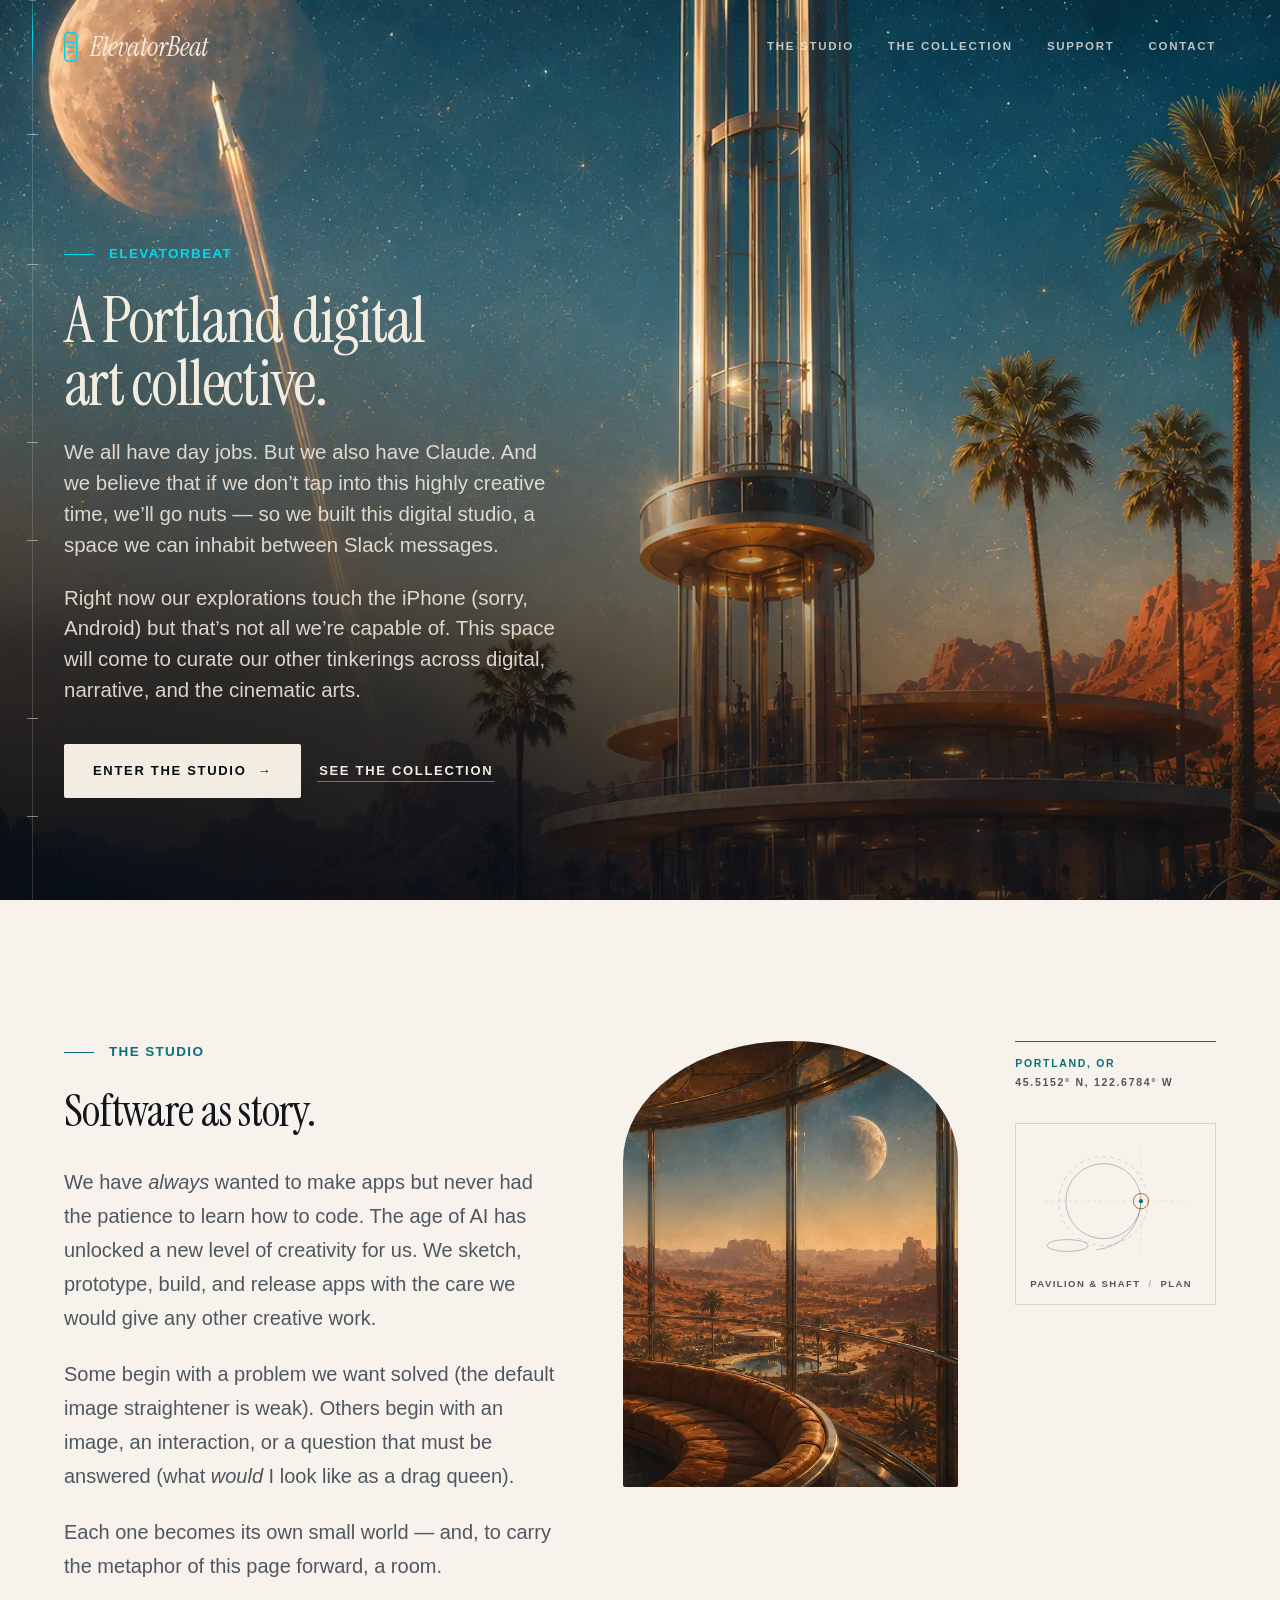
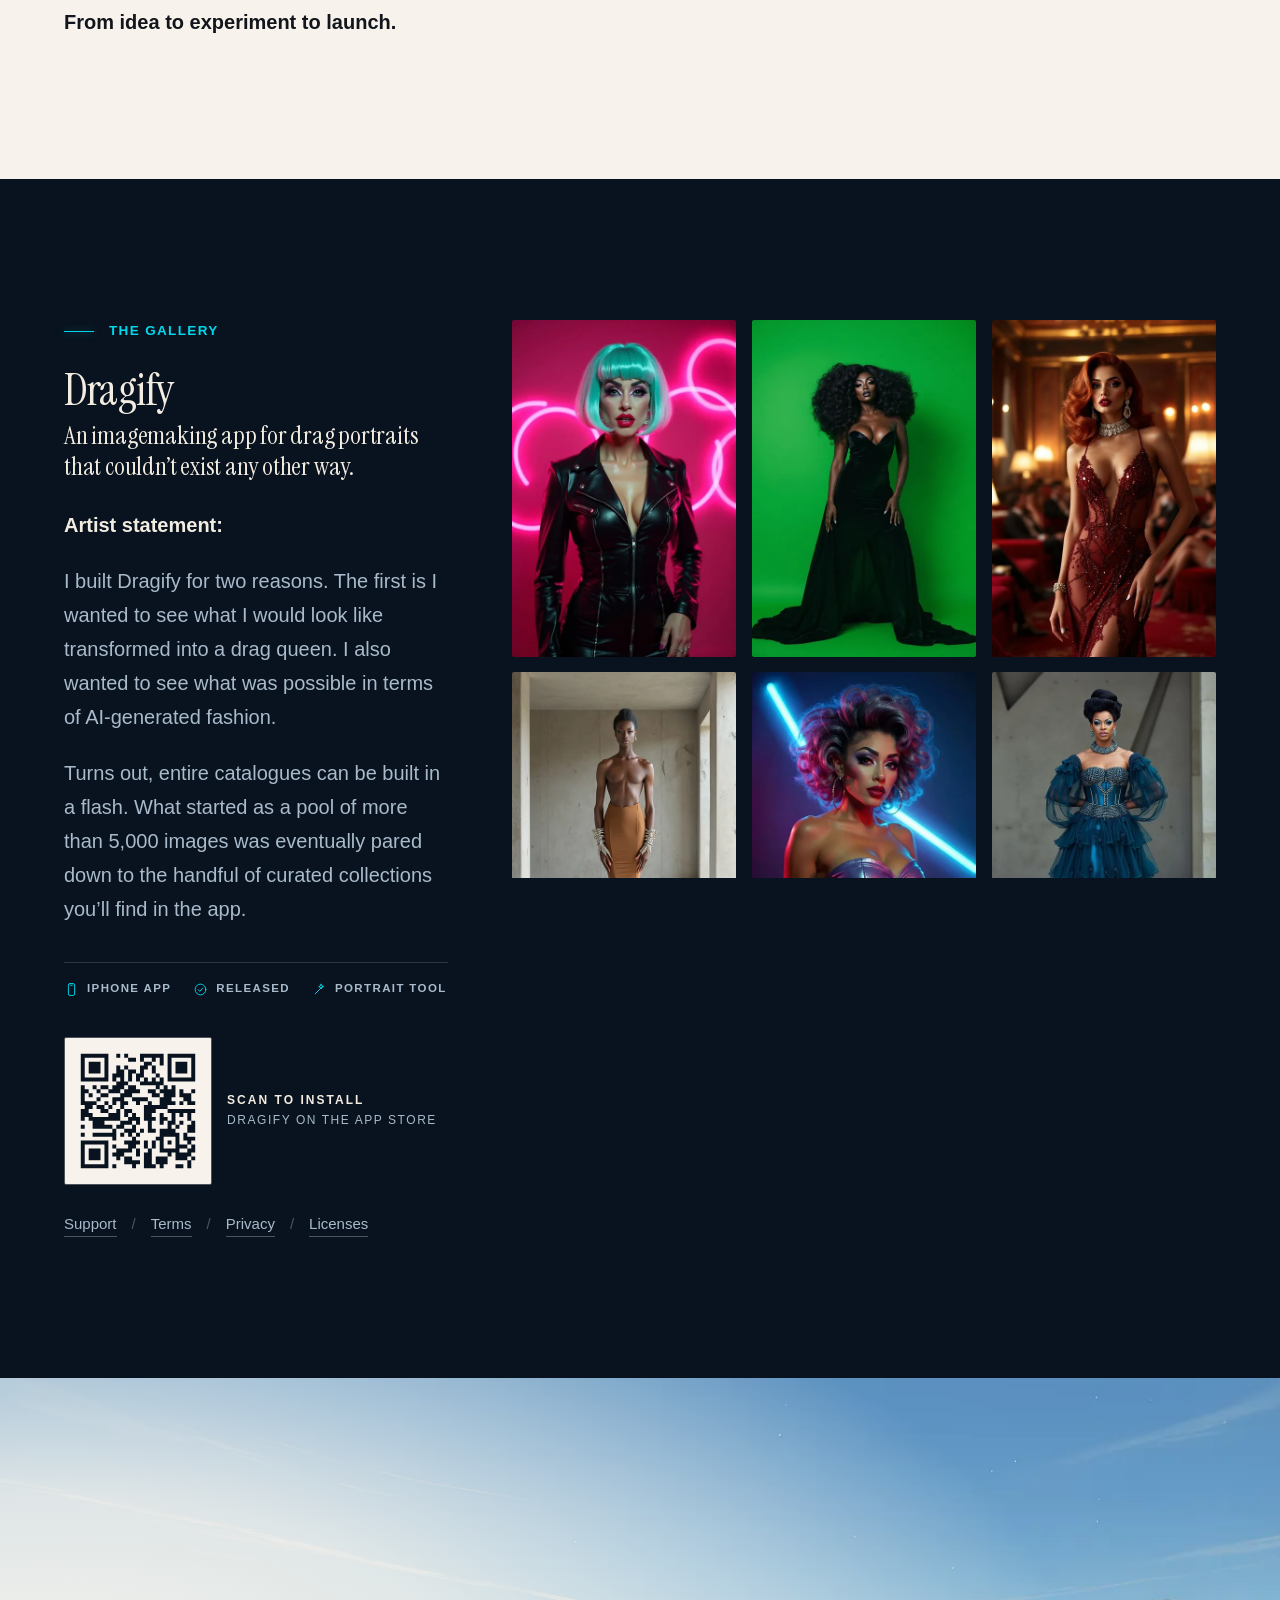
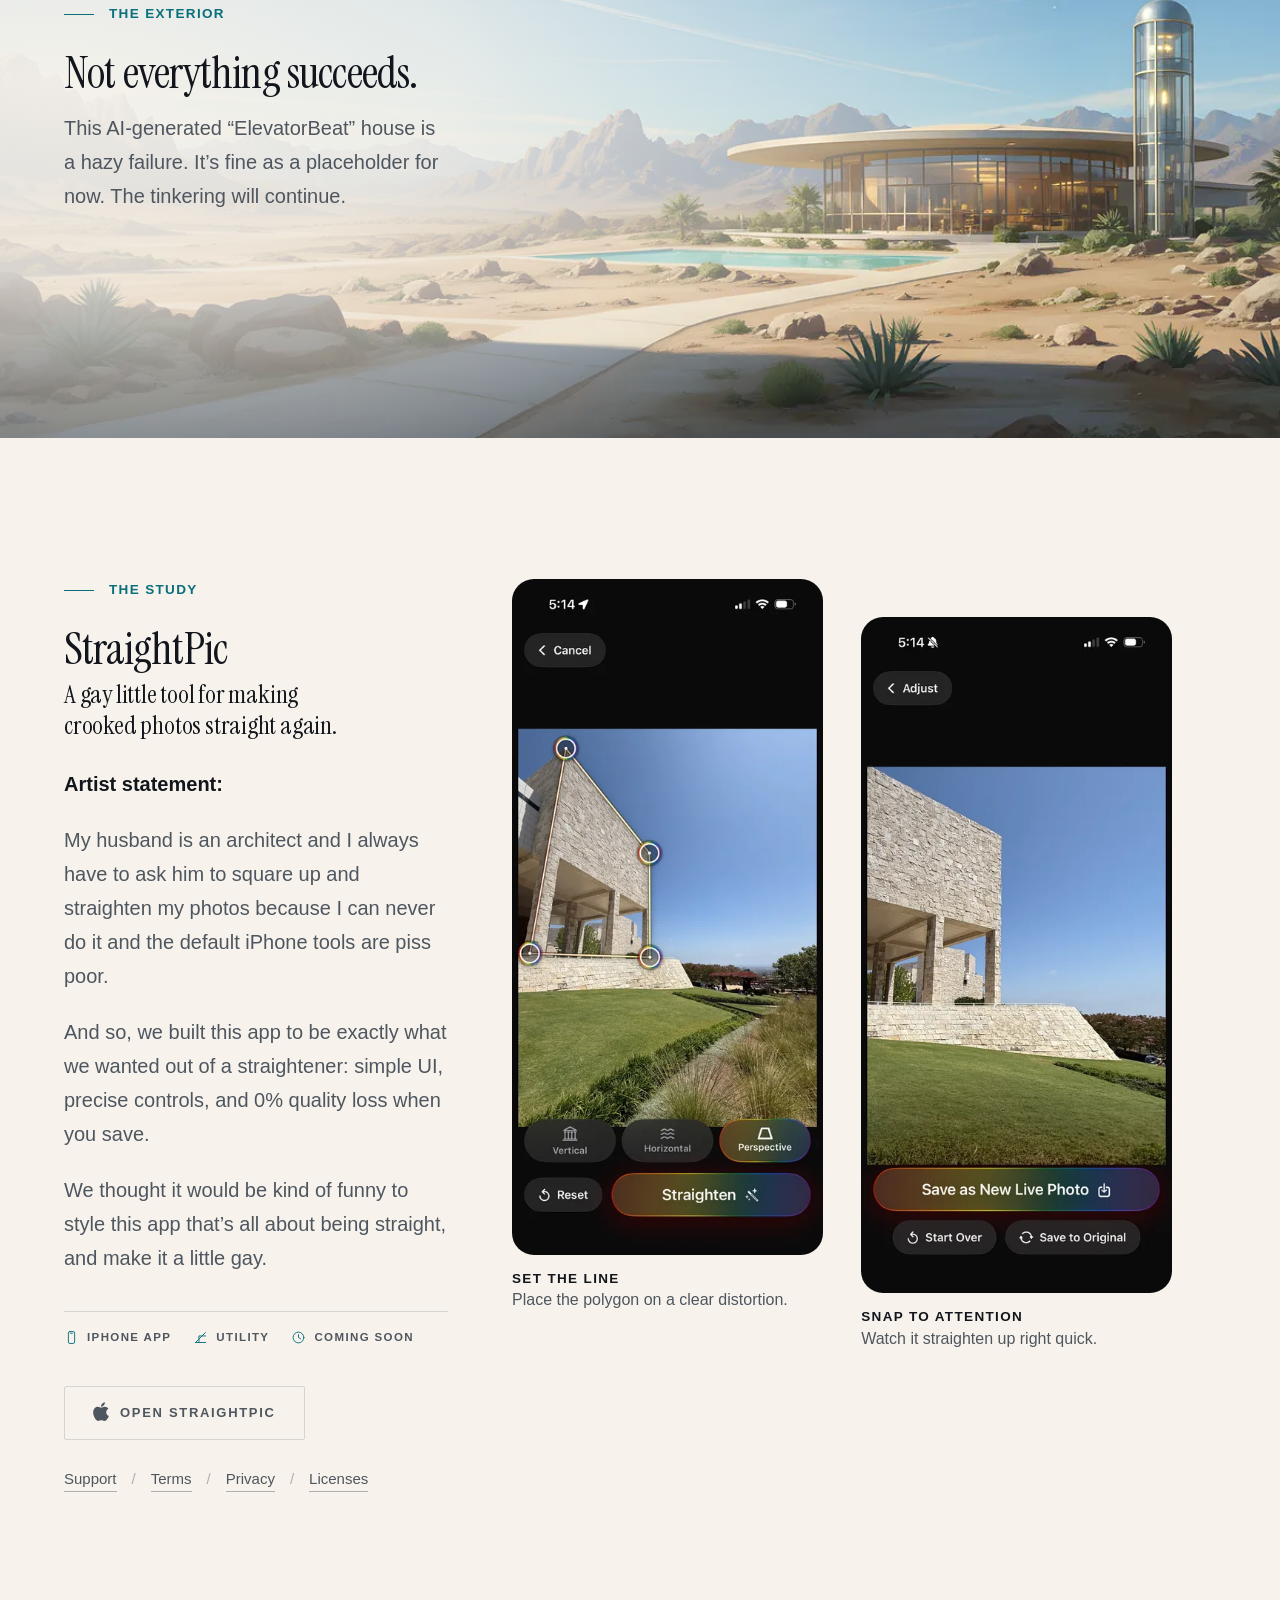
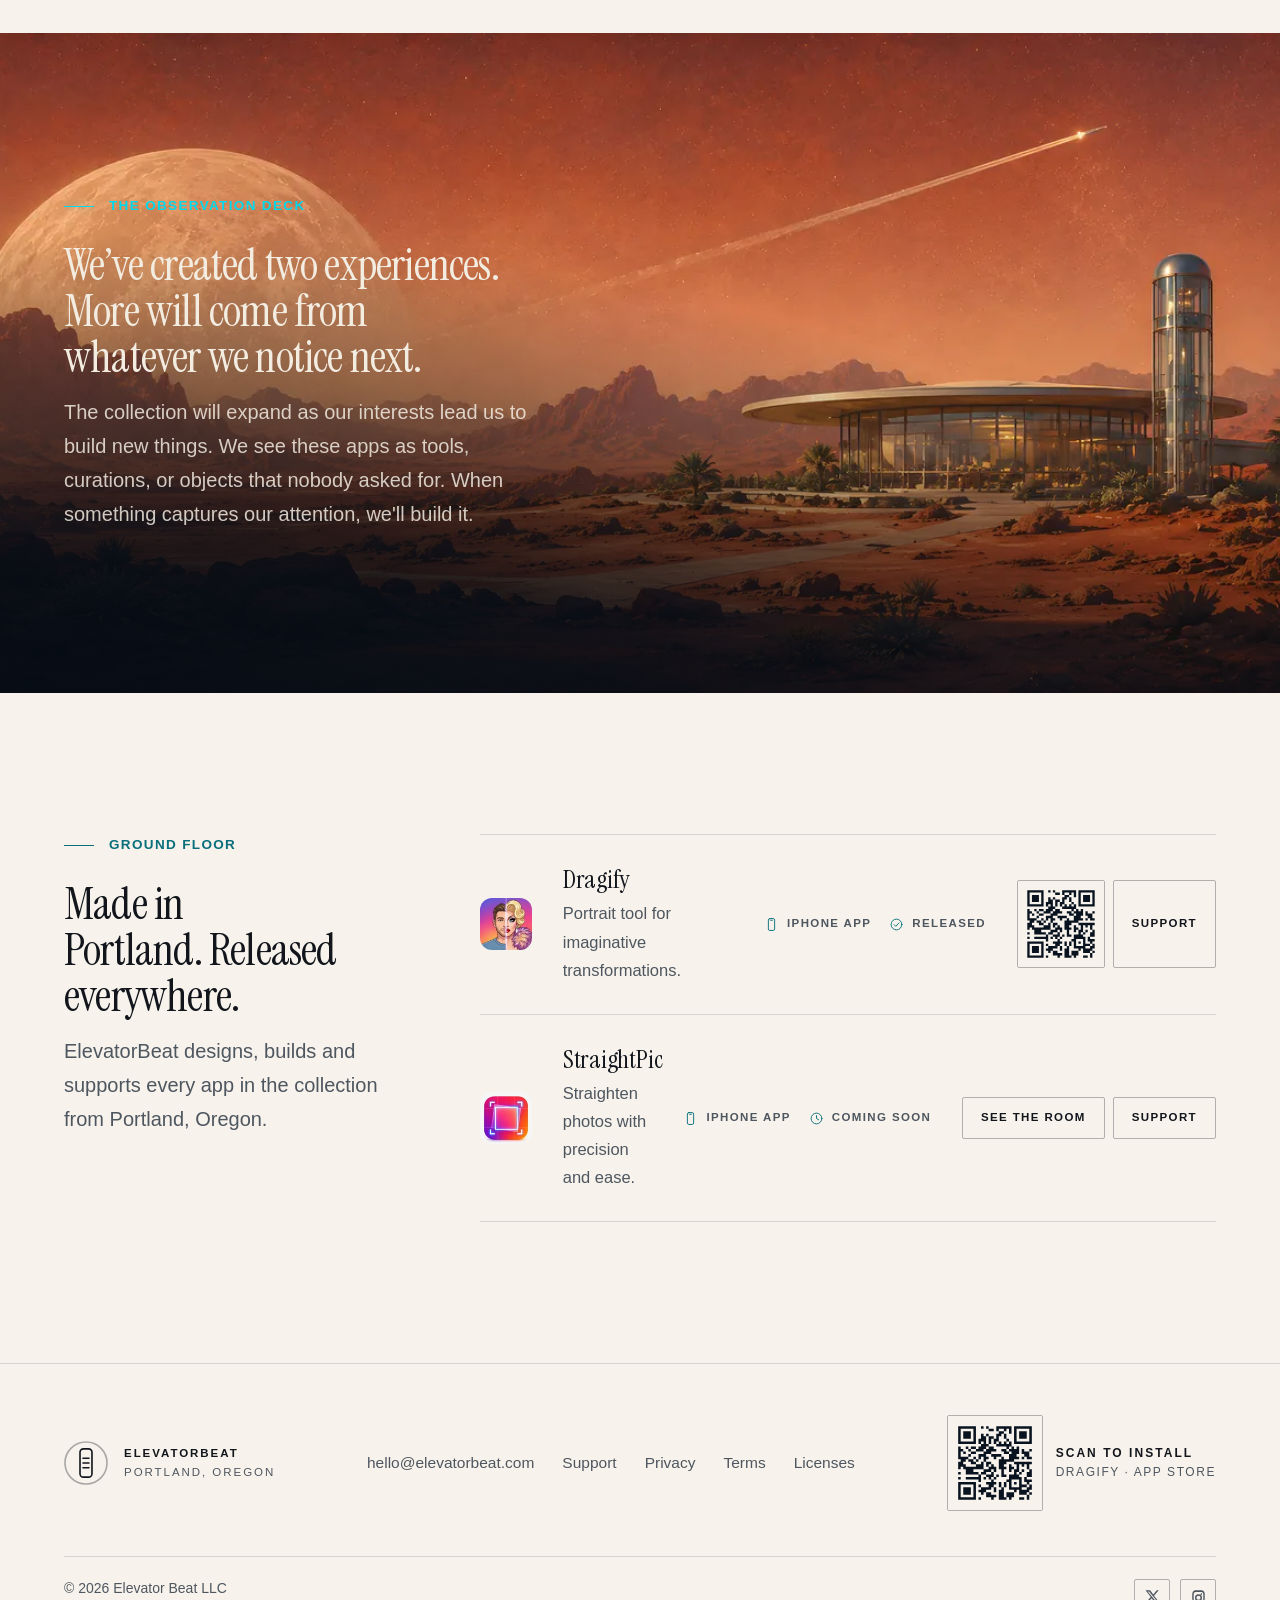
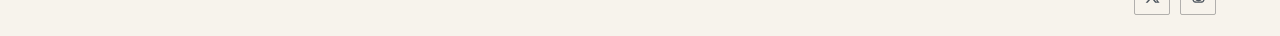
==== commit f6d9e613: "Swap StraightPic device frames for real on-device captures Luke shipped two genuine iPhone screensho" ====
--- a/index.html
+++ b/index.html
@@ -451,7 +451,7 @@
               <img src="assets/img/ui-straightpic-editor-420.webp"
                    srcset="assets/img/ui-straightpic-editor-420.webp 420w, assets/img/ui-straightpic-editor-640.webp 640w, assets/img/ui-straightpic-editor-840.webp 840w"
                    sizes="(max-width: 900px) 42vw, 20vw" width="840" height="1826" loading="lazy"
-                   alt="The StraightPic editor on an iPhone: a photograph of a leaning brick smokestack with four rainbow-ringed handles marking a quadrilateral on the brick wall, a row of Vertical, Horizontal and Perspective tools with the active tab in a rainbow gradient, and a rainbow-gradient Straighten button.">
+                   alt="The StraightPic editor on an iPhone: a photograph of a leaning stone museum building with four rainbow-ringed handles marking a quadrilateral on its wall, a row of Vertical, Horizontal and Perspective tools with the active tab in a rainbow gradient, and a rainbow-gradient Straighten button.">
             </div>
             <figcaption class="caption"><b>Set the line</b>Place the polygon on a clear distortion.</figcaption>
           </figure>
@@ -460,7 +460,7 @@
               <img src="assets/img/ui-straightpic-result-420.webp"
                    srcset="assets/img/ui-straightpic-result-420.webp 420w, assets/img/ui-straightpic-result-640.webp 640w, assets/img/ui-straightpic-result-840.webp 840w"
                    sizes="(max-width: 900px) 42vw, 20vw" width="840" height="1826" loading="lazy"
-                   alt="The same photograph in StraightPic after correction: the smokestack and the buildings beside it now stand upright and square to the frame, with a rainbow-gradient Save as New Photo button below.">
+                   alt="The same photograph in StraightPic after correction: the stone building now stands upright and square to the frame, with a rainbow-gradient Save as New Live Photo button below.">
             </div>
             <figcaption class="caption"><b>Snap to attention</b>Watch it straighten up right quick.</figcaption>
           </figure>
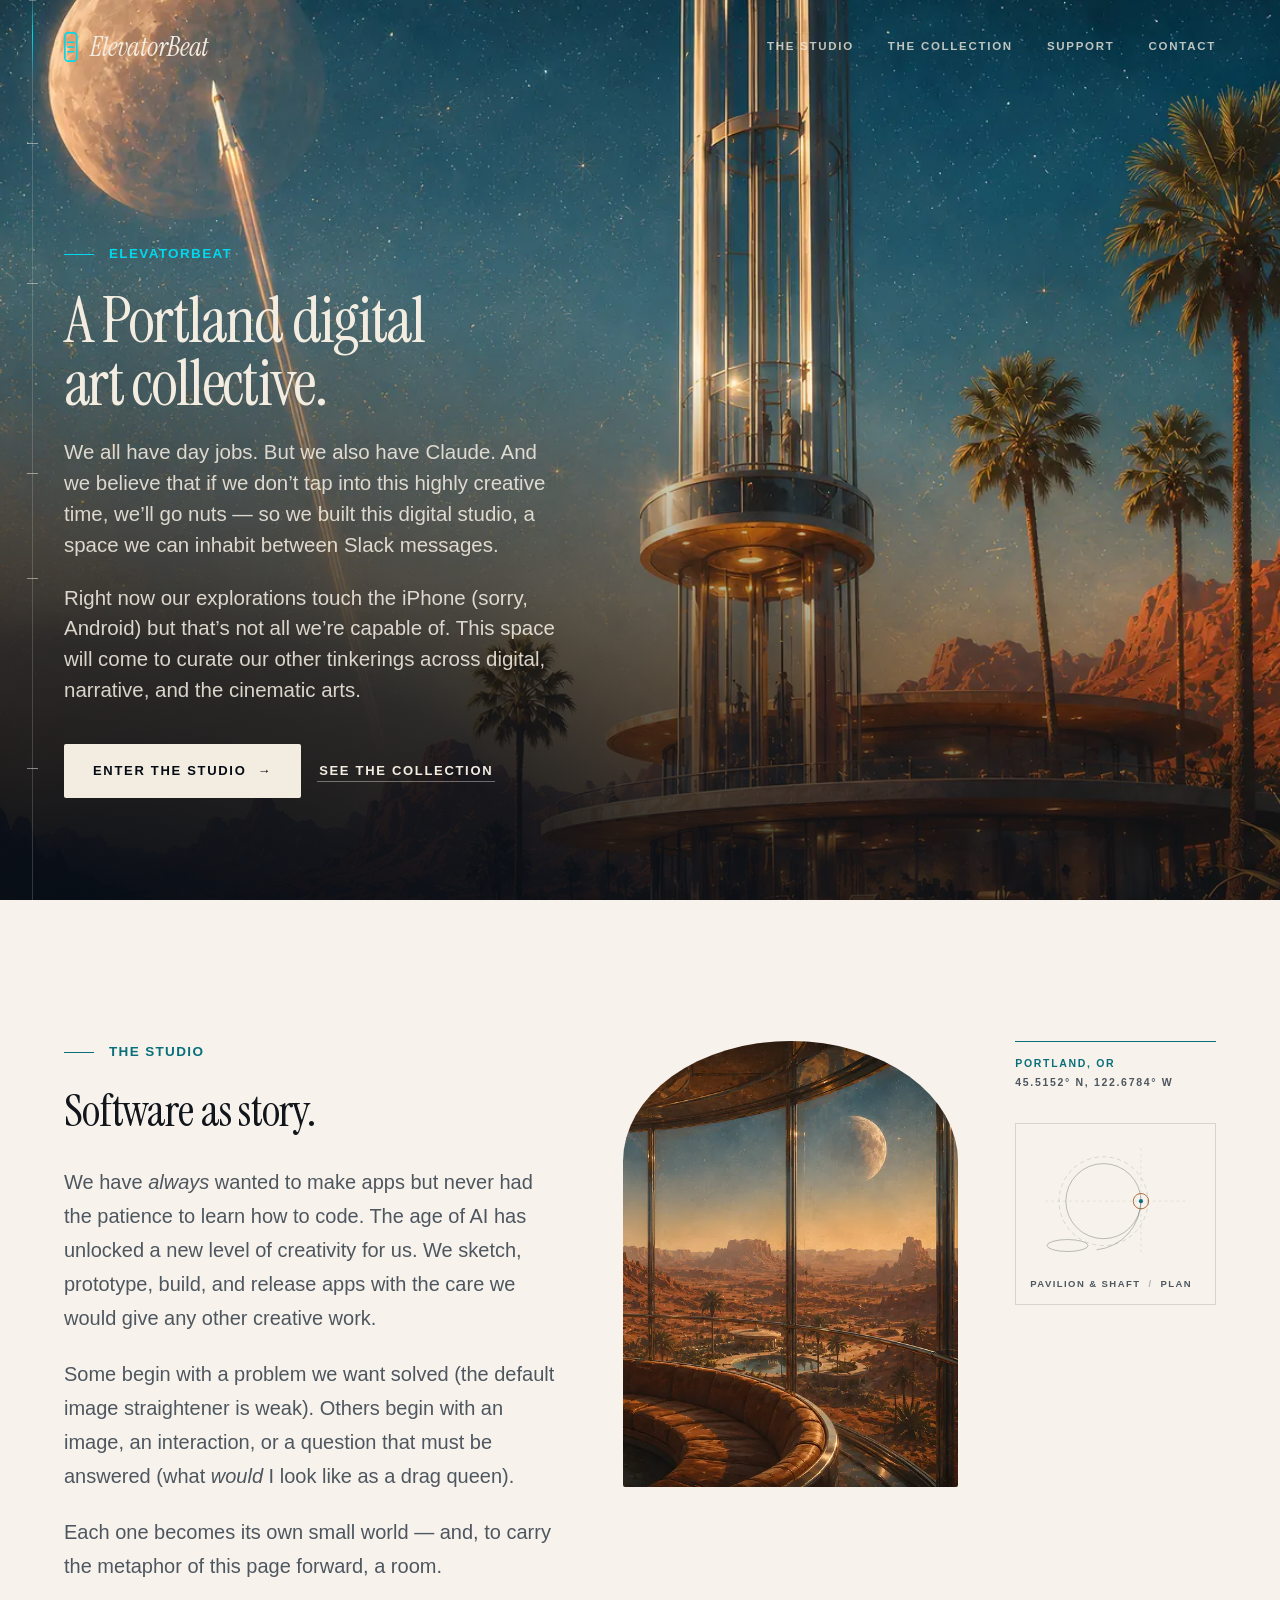
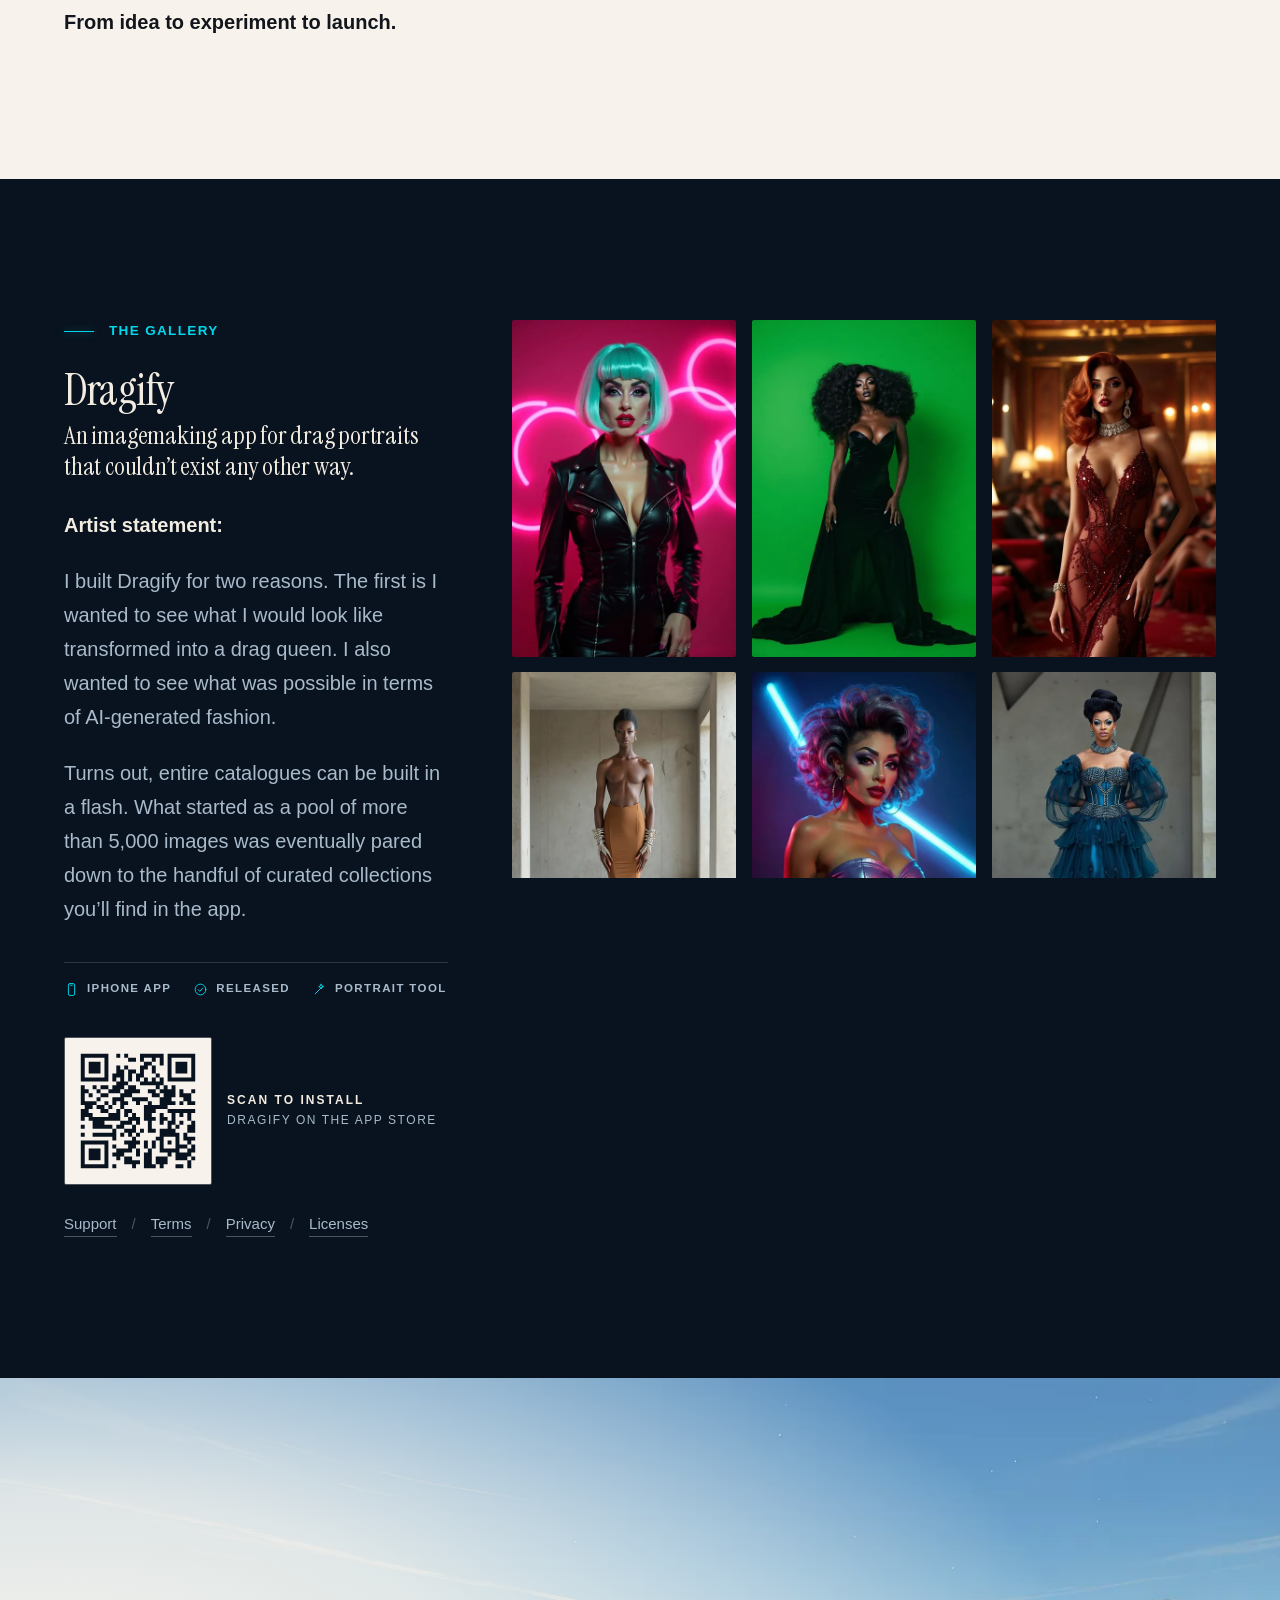
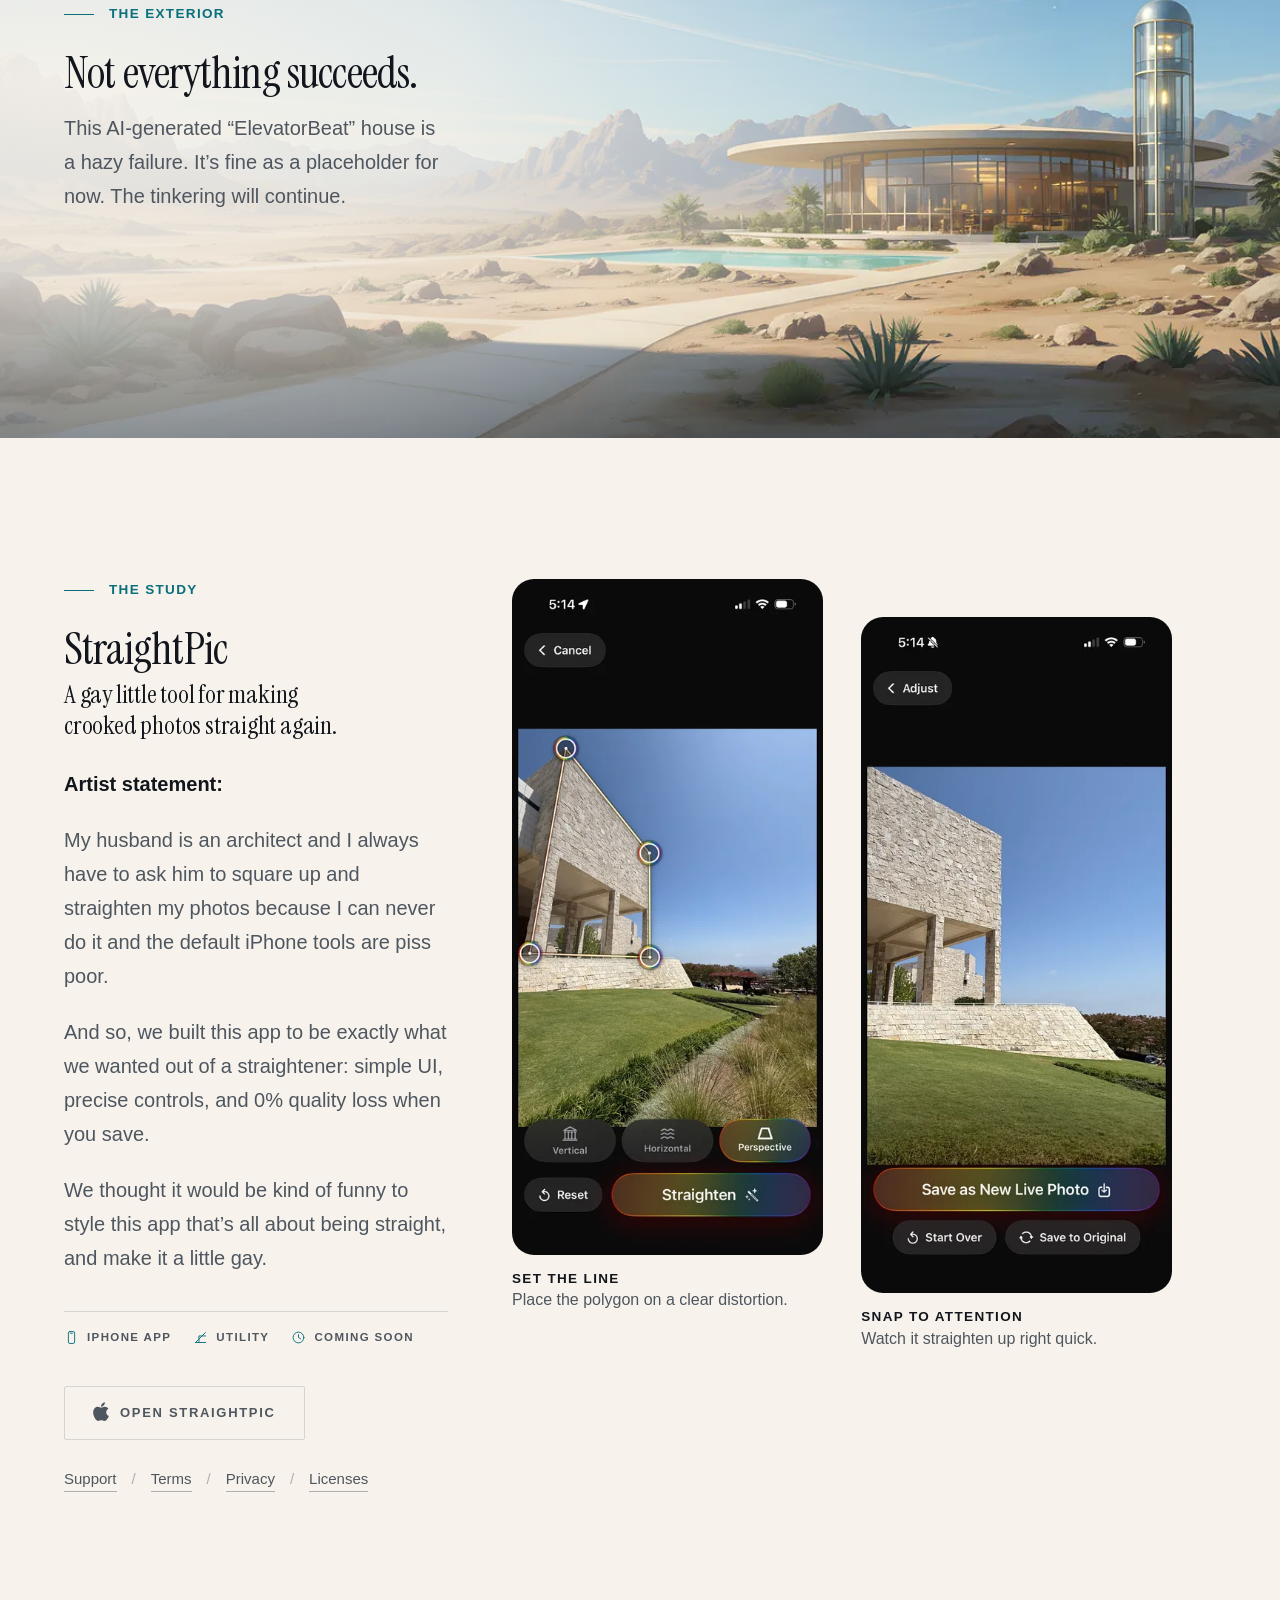
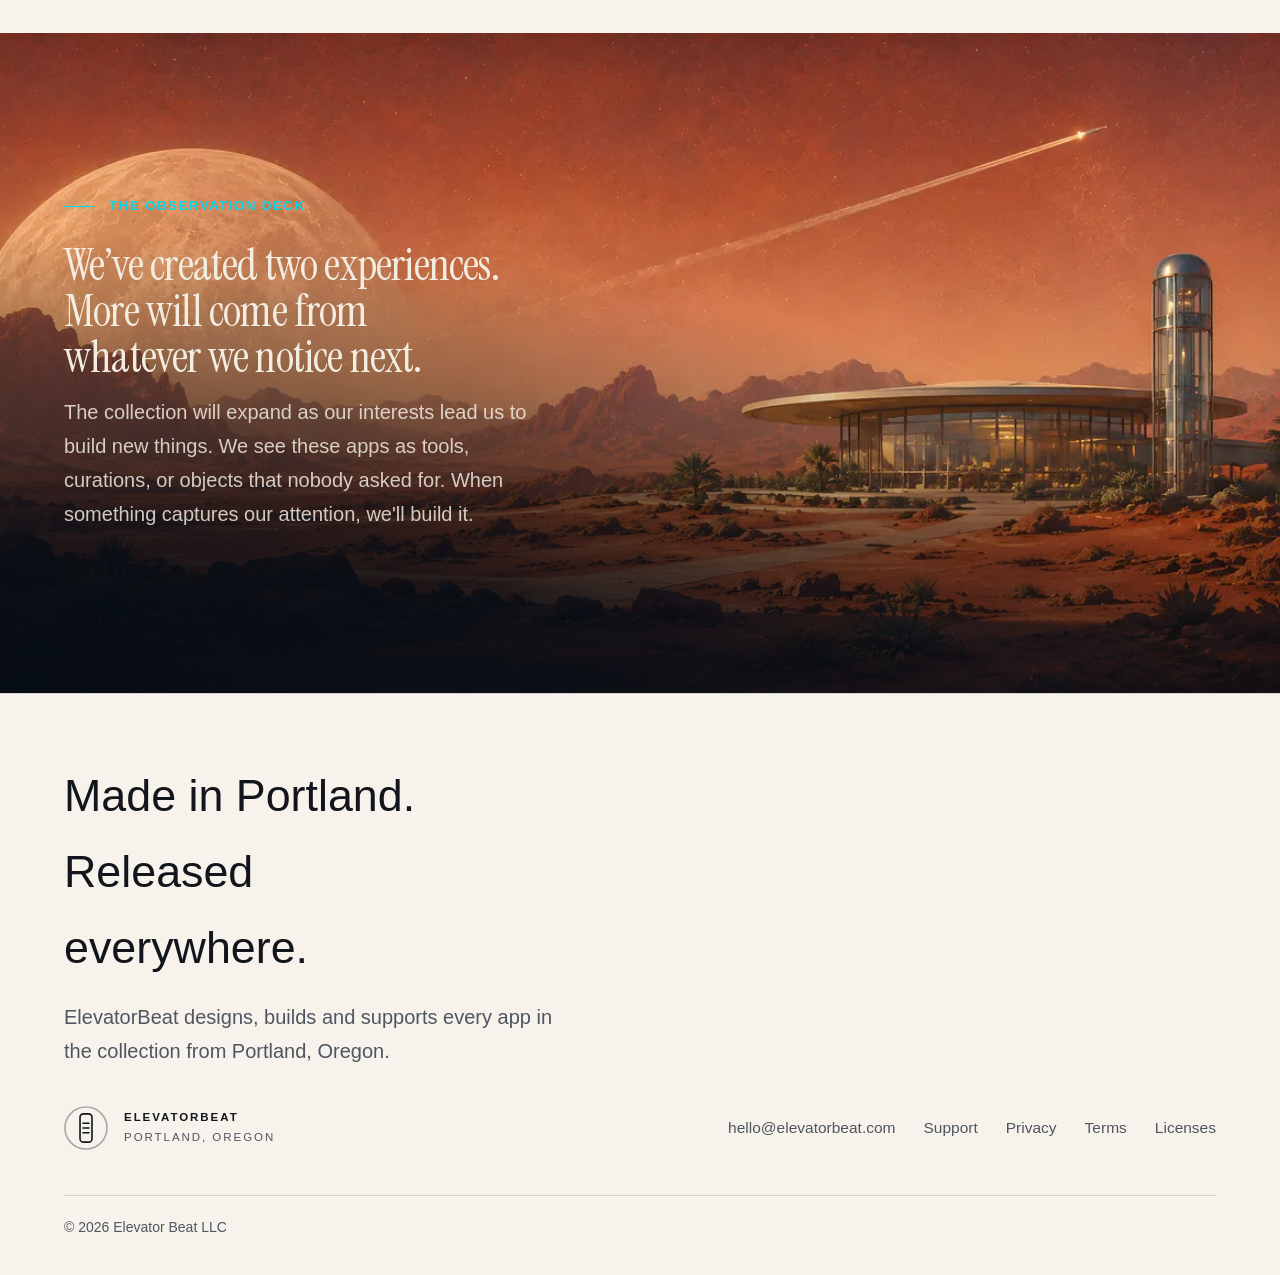
==== commit b801986d: "Remove Ground Floor section, fold its copy into the footer The app directory board is gone; "Made in" ====
--- a/index.html
+++ b/index.html
@@ -51,17 +51,14 @@
         href="assets/img/hero-1400.webp"
         imagesrcset="assets/img/hero-900.webp 900w, assets/img/hero-1400.webp 1400w, assets/img/hero-1920.webp 1920w, assets/img/hero-2400.webp 2400w"
         imagesizes="100vw" fetchpriority="high">
-  <link rel="stylesheet" href="styles.css?v=20260802a">
-  <script defer src="script.js?v=20260802a"></script>
+  <link rel="stylesheet" href="styles.css?v=20260804a">
+  <script defer src="script.js?v=20260804a"></script>
 </head>
 <body>
   <a class="skip-link" href="#main">Skip to content</a>
 
-  <!-- The floor indicator. Built by script.js from the four numbered floors
-       below, and only on viewports wide enough to have a gutter to put it in.
-       It is the page's one numbering system: the same GF/01/02/03 that names
-       the rooms in the markup names the stops here and the rows in the
-       directory at the end. -->
+  <!-- The floor indicator. Built by script.js from the numbered floors below,
+       and only on viewports wide enough to have a gutter to put it in. -->
   <div class="rail" data-rail aria-hidden="true"><span class="rail-car"></span></div>
 
   <!-- Transparent while the arrival image is behind it; on scroll it detaches
@@ -451,7 +448,7 @@
               <img src="assets/img/ui-straightpic-editor-420.webp"
                    srcset="assets/img/ui-straightpic-editor-420.webp 420w, assets/img/ui-straightpic-editor-640.webp 640w, assets/img/ui-straightpic-editor-840.webp 840w"
                    sizes="(max-width: 900px) 42vw, 20vw" width="840" height="1826" loading="lazy"
-                   alt="The StraightPic editor on an iPhone: a photograph of a leaning stone museum building with four rainbow-ringed handles marking a quadrilateral on its wall, a row of Vertical, Horizontal and Perspective tools with the active tab in a rainbow gradient, and a rainbow-gradient Straighten button.">
+                   alt="The StraightPic editor on an iPhone: a photograph of a leaning brick smokestack with four rainbow-ringed handles marking a quadrilateral on the brick wall, a row of Vertical, Horizontal and Perspective tools with the active tab in a rainbow gradient, and a rainbow-gradient Straighten button.">
             </div>
             <figcaption class="caption"><b>Set the line</b>Place the polygon on a clear distortion.</figcaption>
           </figure>
@@ -460,7 +457,7 @@
               <img src="assets/img/ui-straightpic-result-420.webp"
                    srcset="assets/img/ui-straightpic-result-420.webp 420w, assets/img/ui-straightpic-result-640.webp 640w, assets/img/ui-straightpic-result-840.webp 840w"
                    sizes="(max-width: 900px) 42vw, 20vw" width="840" height="1826" loading="lazy"
-                   alt="The same photograph in StraightPic after correction: the stone building now stands upright and square to the frame, with a rainbow-gradient Save as New Live Photo button below.">
+                   alt="The same photograph in StraightPic after correction: the smokestack and the buildings beside it now stand upright and square to the frame, with a rainbow-gradient Save as New Photo button below.">
             </div>
             <figcaption class="caption"><b>Snap to attention</b>Watch it straighten up right quick.</figcaption>
           </figure>
@@ -493,84 +490,13 @@
       </div>
     </section>
 
-    <!-- =====================================================================
-         GF — GROUND FLOOR
-         Where to get the work, as a board rather than a closing statement.
-         Both rows carry the same tags they were labelled with upstairs, and
-         each carries exactly one primary action plus support.
-         ===================================================================== -->
-    <section class="section" id="ground-floor" data-rail-section
-             data-floor="GF" data-floor-name="The ground floor" aria-labelledby="ground-title">
-      <div class="container ground-grid">
-        <div class="reveal">
-          <p class="eyebrow">Ground floor</p>
-          <h2 class="display-m" id="ground-title">Made in Portland. Released<br>everywhere.</h2>
-          <p class="body-copy">ElevatorBeat designs, builds and supports every app in the collection from Portland, Oregon.</p>
-        </div>
-
-        <ul class="rooms reveal" style="--delay: 80ms">
-          <li>
-            <img class="app-icon" src="assets/img/icon-dragify-96.webp"
-                 srcset="assets/img/icon-dragify-96.webp 96w, assets/img/icon-dragify-192.webp 192w"
-                 sizes="52px" width="192" height="192" loading="lazy" alt="">
-            <div class="rooms-name">
-              <h3 class="display-s">Dragify</h3>
-              <p>Portrait tool for imaginative transformations.</p>
-            </div>
-            <ul class="tags tags--compact">
-              <li>
-                <svg viewBox="0 0 24 24" aria-hidden="true"><rect class="ic" x="7" y="2.5" width="10" height="19" rx="2.4"/><path class="ic" d="M10.6 5.2h2.8"/></svg>
-                iPhone app
-              </li>
-              <li>
-                <svg viewBox="0 0 24 24" aria-hidden="true"><circle class="ic" cx="12" cy="12" r="8.6"/><path class="ic" d="m8.2 12.3 2.6 2.6 5-5.4"/></svg>
-                Released
-              </li>
-            </ul>
-            <p class="rooms-actions">
-              <!-- Same href twice: the button for a phone, the code for a desk.
-                   See "The install action" in styles.css. -->
-              <a class="btn btn-outline btn-sm install-btn" href="https://apps.apple.com/us/app/dragify-drag-queen-face-swap/id6756401226" target="_blank" rel="noopener">View app</a>
-              <!-- Label is screen-reader-only here, unlike the room and the
-                   footer: this row's action column is narrow, and a visible
-                   "SCAN TO INSTALL" beside the code squeezed the description
-                   into one word per line. The link still announces properly. -->
-              <a class="install-qr" href="https://apps.apple.com/us/app/dragify-drag-queen-face-swap/id6756401226" target="_blank" rel="noopener">
-                <img src="assets/img/qr-dragify.svg" width="88" height="88" alt="" loading="lazy">
-                <span class="sr-only">Scan to install Dragify from the App Store</span>
-              </a>
-              <a class="btn btn-outline btn-sm" href="support.html#dragify">Support</a>
-            </p>
-          </li>
-          <li>
-            <img class="app-icon" src="assets/img/icon-straightpic-96.webp"
-                 srcset="assets/img/icon-straightpic-96.webp 96w, assets/img/icon-straightpic-192.webp 192w"
-                 sizes="52px" width="192" height="192" loading="lazy" alt="">
-            <div class="rooms-name">
-              <h3 class="display-s">StraightPic</h3>
-              <p>Straighten photos with precision and ease.</p>
-            </div>
-            <ul class="tags tags--compact">
-              <li>
-                <svg viewBox="0 0 24 24" aria-hidden="true"><rect class="ic" x="7" y="2.5" width="10" height="19" rx="2.4"/><path class="ic" d="M10.6 5.2h2.8"/></svg>
-                iPhone app
-              </li>
-              <li>
-                <svg viewBox="0 0 24 24" aria-hidden="true"><circle class="ic" cx="12" cy="12" r="8.6"/><path class="ic" d="M12 7.4V12l3.4 2.1"/></svg>
-                Coming soon
-              </li>
-            </ul>
-            <p class="rooms-actions">
-              <a class="btn btn-outline btn-sm" href="#straightpic">See the room</a>
-              <a class="btn btn-outline btn-sm" href="support.html#straightpic">Support</a>
-            </p>
-          </li>
-        </ul>
-      </div>
-    </section>
   </main>
 
   <footer class="site-footer">
+    <div class="container footer-tagline">
+      <p class="display-m">Made in Portland. Released everywhere.</p>
+      <p class="body-copy">ElevatorBeat designs, builds and supports every app in the collection from Portland, Oregon.</p>
+    </div>
     <div class="container footer-bar">
       <a class="footer-brand" href="#top">
         <svg class="monogram" viewBox="0 0 44 44" aria-hidden="true">
@@ -593,21 +519,10 @@
         <a href="straightpic/terms/">Terms</a>
         <a href="straightpic/open-source/">Licenses</a>
       </nav>
-
-      <!-- Same href twice: the button for a phone, the code for a desk.
-           See "The install action" in styles.css. -->
-      <a class="btn btn-outline btn-sm footer-action install-btn" href="https://apps.apple.com/us/app/dragify-drag-queen-face-swap/id6756401226" target="_blank" rel="noopener">
-        <svg class="apple-icon" viewBox="0 0 384 512" aria-hidden="true"><path d="M318.7 268.7c-.2-36.7 16.4-64.4 50-84.8-18.8-26.9-47.2-41.7-84.7-44.6-35.5-2.8-74.3 20.7-88.5 20.7-15 0-49.4-19.7-76.4-19.7C63.3 141.2 4 184.8 4 273.5q0 39.3 14.4 81.2c12.8 36.7 59 126.7 107.2 125.2 25.2-.6 43-17.9 75.8-17.9 31.8 0 48.3 17.9 76.4 17.9 48.6-.7 90.4-82.5 102.6-119.3-65.2-30.7-61.7-90-61.7-91.9zm-56.6-164.2c27.3-32.4 24.8-61.9 24-72.5-24.1 1.4-52 16.4-67.9 34.9-17.5 19.8-27.8 44.3-25.6 71.9 26.1 2 49.9-11.4 69.5-34.3z"/></svg>
-        App Store <span aria-hidden="true">&nearr;</span>
-      </a>
-      <a class="footer-action install-qr" href="https://apps.apple.com/us/app/dragify-drag-queen-face-swap/id6756401226" target="_blank" rel="noopener">
-        <img src="assets/img/qr-dragify.svg" width="96" height="96" alt="" loading="lazy">
-        <span class="install-qr-text">Scan to install<span>Dragify &middot; App&nbsp;Store</span></span>
-      </a>
     </div>
     <div class="container footer-bottom">
       <p>&copy; 2026 Elevator Beat LLC</p>
-      <div class="footer-social">
+      <div class="footer-social" hidden>
         <a href="https://x.com/elevatorbeat" target="_blank" rel="noopener" aria-label="ElevatorBeat on X">
           <svg viewBox="0 0 24 24" aria-hidden="true"><path d="M18.9 2H22l-7.6 8.7L23.3 22h-7.1l-5.6-7.3L4.2 22H1l8.2-9.4L.9 2H8.2l5 6.7L18.9 2Zm-1.2 18h1.9L6.4 4H4.3l13.4 16Z"/></svg>
         </a>
--- a/styles.css
+++ b/styles.css
@@ -928,8 +928,6 @@
   stroke-linecap: round;
   stroke-linejoin: round;
 }
-.tags--compact { margin: 0; padding: 0; border-top: 0; gap: 8px 18px; }
-
 /* ==========================================================================
    THE APERTURE — Dragify's evidence, behind a window that moves
    --------------------------------------------------------------------------
@@ -1073,56 +1071,6 @@
 .devices .plate { --plate-radius: 22px; }
 
 /* ==========================================================================
-   GF — THE GROUND FLOOR
-   --------------------------------------------------------------------------
-   Where to get the work, as a board rather than a closing statement. Both rows
-   carry the same tag row they were labelled with upstairs, so the directory is
-   a summary of the building and not a second description of it.
-   ========================================================================== */
-.ground-grid {
-  display: grid;
-  grid-template-columns: minmax(0, 22rem) minmax(0, 1fr);
-  gap: clamp(40px, 5vw, 88px);
-  align-items: start;
-}
-.ground-grid h2 { max-width: 15ch; }
-.ground-grid .body-copy { max-width: 34ch; }
-/* The signature. The only italic on the page, and the only line of display type
-   at reading size — it is the studio initialling its own work. */
-.signoff {
-  margin-top: clamp(28px, 3vw, 40px);
-  font-family: var(--font-display);
-  font-style: italic;
-  font-size: clamp(23px, 2vw, 28px);
-  line-height: 1.2;
-  color: var(--text);
-}
-
-.rooms {
-  list-style: none;
-  margin: 0;
-  padding: 0;
-  border-top: 1px solid var(--line);
-}
-/* DIRECT CHILDREN ONLY. Each row contains a nested <ul class="tags">, so a
-   descendant `.rooms li` also matched every tag in it — handing each tag the
-   four-column row grid, the row padding and a bottom hairline, which shattered
-   the row. The tag row is a component that travels; anything styling rows has to
-   say `> li`. */
-.rooms > li {
-  display: grid;
-  grid-template-columns: auto minmax(0, 1fr) minmax(0, auto) auto;
-  align-items: center;
-  gap: clamp(16px, 2.4vw, 34px);
-  padding-block: clamp(20px, 2.4vw, 30px);
-  border-bottom: 1px solid var(--line);
-}
-.rooms .app-icon { width: 52px; height: 52px; border-radius: 12px; }
-.rooms-name h3 { margin: 0 0 4px; }
-.rooms-name p { margin: 0; font-size: 16.5px; color: var(--text-soft); }
-.rooms-actions { display: flex; flex-wrap: wrap; gap: 8px; margin: 0; }
-
-/* ==========================================================================
    Footer — one bar
    --------------------------------------------------------------------------
    The four-column sitemap this replaced was a larger navigation apparatus than
@@ -1143,6 +1091,13 @@
   gap: clamp(24px, 3vw, 44px);
   padding-bottom: clamp(32px, 3.5vw, 48px);
 }
+.footer-tagline {
+  padding-top: clamp(4px, 1vw, 12px);
+  padding-bottom: clamp(24px, 3vw, 40px);
+}
+.footer-tagline .display-m { max-width: 16ch; margin: 0 0 14px; }
+.footer-tagline .body-copy { max-width: 46ch; margin: 0; }
+
 .footer-brand {
   display: inline-flex;
   align-items: center;
@@ -1184,6 +1139,7 @@
   font-size: 14px;
 }
 .footer-social { display: flex; gap: 10px; }
+.footer-social[hidden] { display: none; }
 .footer-social a {
   display: flex;
   align-items: center;
@@ -1275,11 +1231,6 @@
 /* The footer's copy is one bar of furniture, not an arrival — the code drops to
    the height of the brand block beside it and loses its caption's second line. */
 .footer-action.install-qr { --qr-size: 96px; gap: 13px; }
-/* Directory rows are built on a 52px icon, so any scannable code sets the row's
-   height instead of the icon — Dragify's row runs taller than StraightPic's and
-   that is the honest trade. Shrinking it to fit the rhythm would have produced
-   a code nobody could scan, which is a worse row than an uneven one. */
-.rooms-actions .install-qr { --qr-size: 88px; gap: 12px; }
 
 /* ==========================================================================
    Contact form — its own page, not the homepage.
@@ -1449,22 +1400,12 @@
   .studio-grid h2 { max-width: 18ch; }
   .studio-grid .body-copy { max-width: 62ch; }
 
-  .room-grid,
-  .ground-grid { grid-template-columns: 1fr; gap: 40px; }
-  .room-label h2,
-  .ground-grid h2 { max-width: 18ch; }
-  .room-label .body-copy,
-  .ground-grid .body-copy { max-width: 54ch; }
+  .room-grid { grid-template-columns: 1fr; gap: 40px; }
+  .room-label h2 { max-width: 18ch; }
+  .room-label .body-copy { max-width: 54ch; }
   /* The wall label has the page's full measure once it is alone on a row, and
      the tag row and action should not stretch across all of it. */
-  .room-label,
-  .ground-grid > .reveal:first-child { max-width: 640px; }
-}
-
-@media (max-width: 900px) {
-  .rooms > li { grid-template-columns: auto minmax(0, 1fr); row-gap: 16px; }
-  .rooms .tags--compact,
-  .rooms-actions { grid-column: 2; }
+  .room-label { max-width: 640px; }
 }
 
 @media (max-width: 760px) {
@@ -1549,11 +1490,6 @@
   .devices .caption { font-size: 14.5px; }
   .devices .caption b { font-size: 12px; }
 
-  .rooms > li { grid-template-columns: 1fr; }
-  .rooms .app-icon { width: 46px; height: 46px; border-radius: 11px; }
-  .rooms .tags--compact,
-  .rooms-actions { grid-column: auto; }
-
   /* The arrival's solid action goes full measure so it is a comfortable tap
      target; the quiet one beside it wraps underneath. */
   .button-row { gap: 12px; }
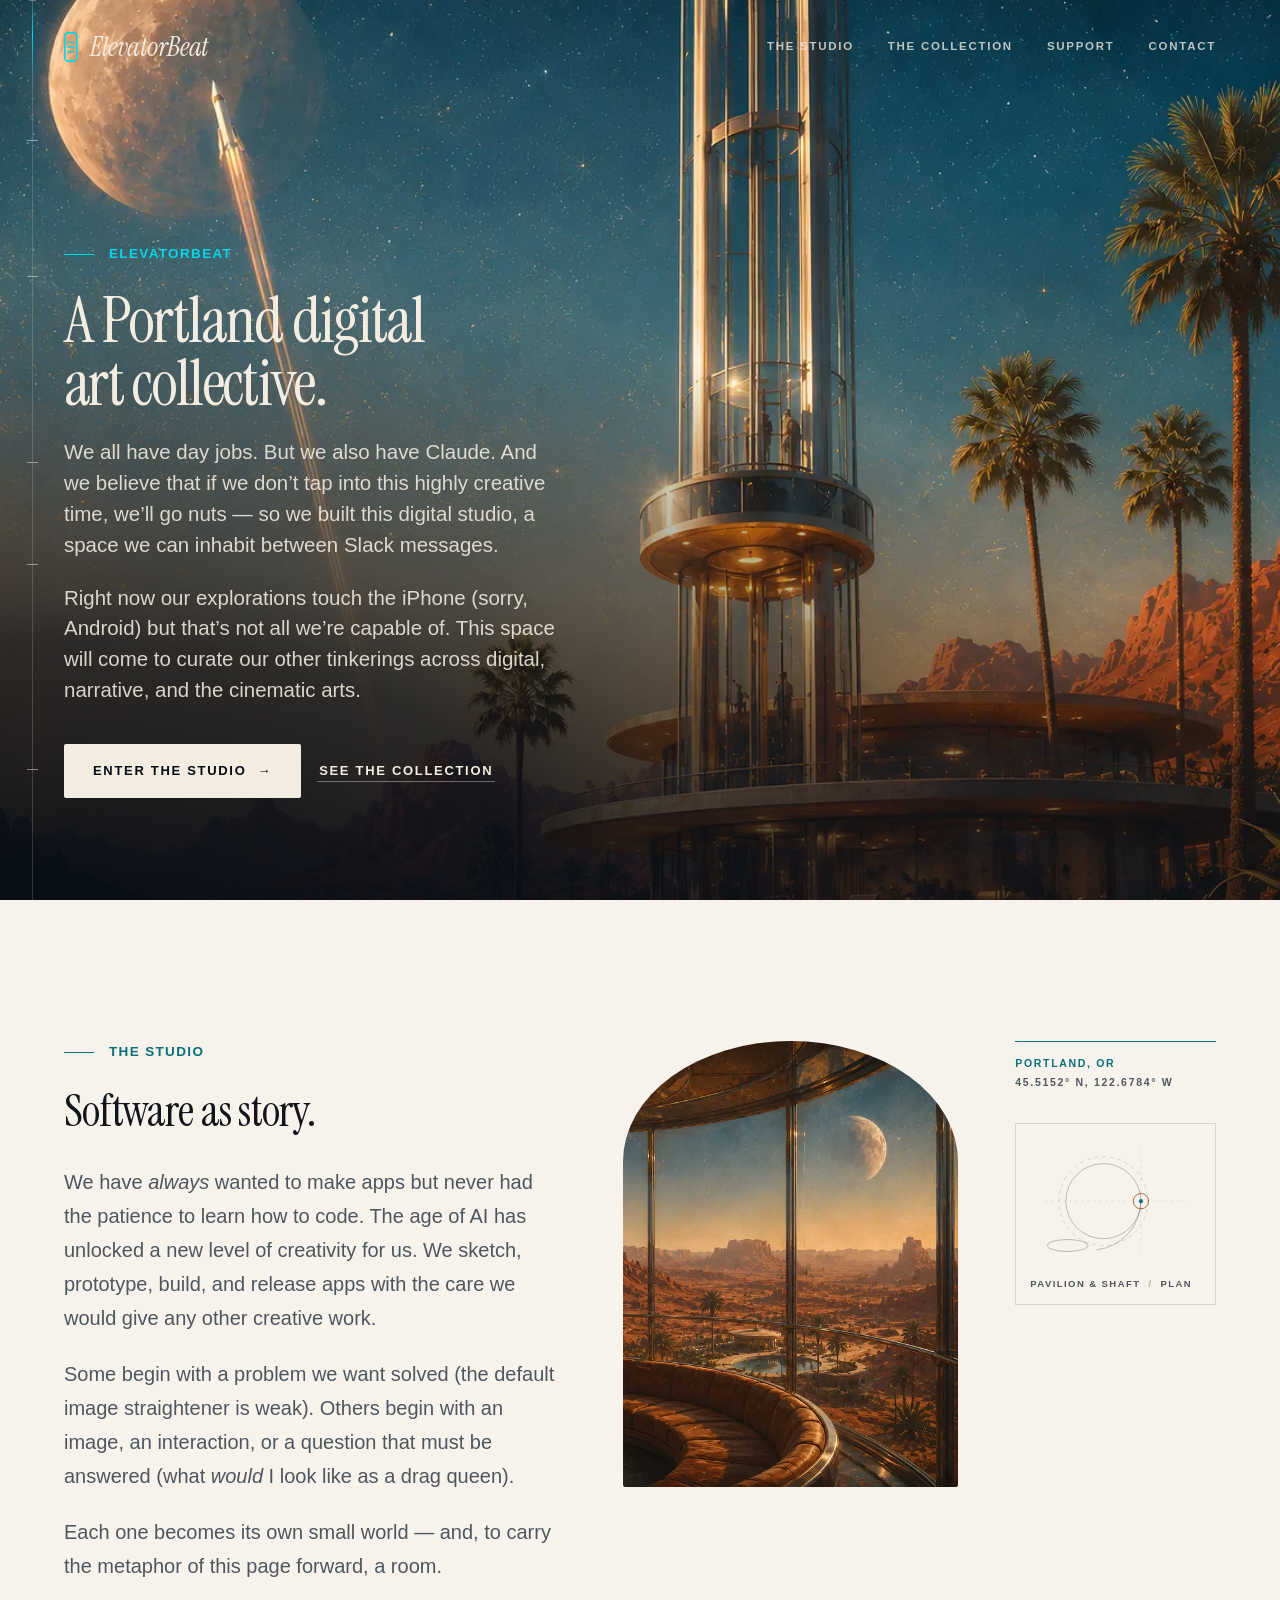
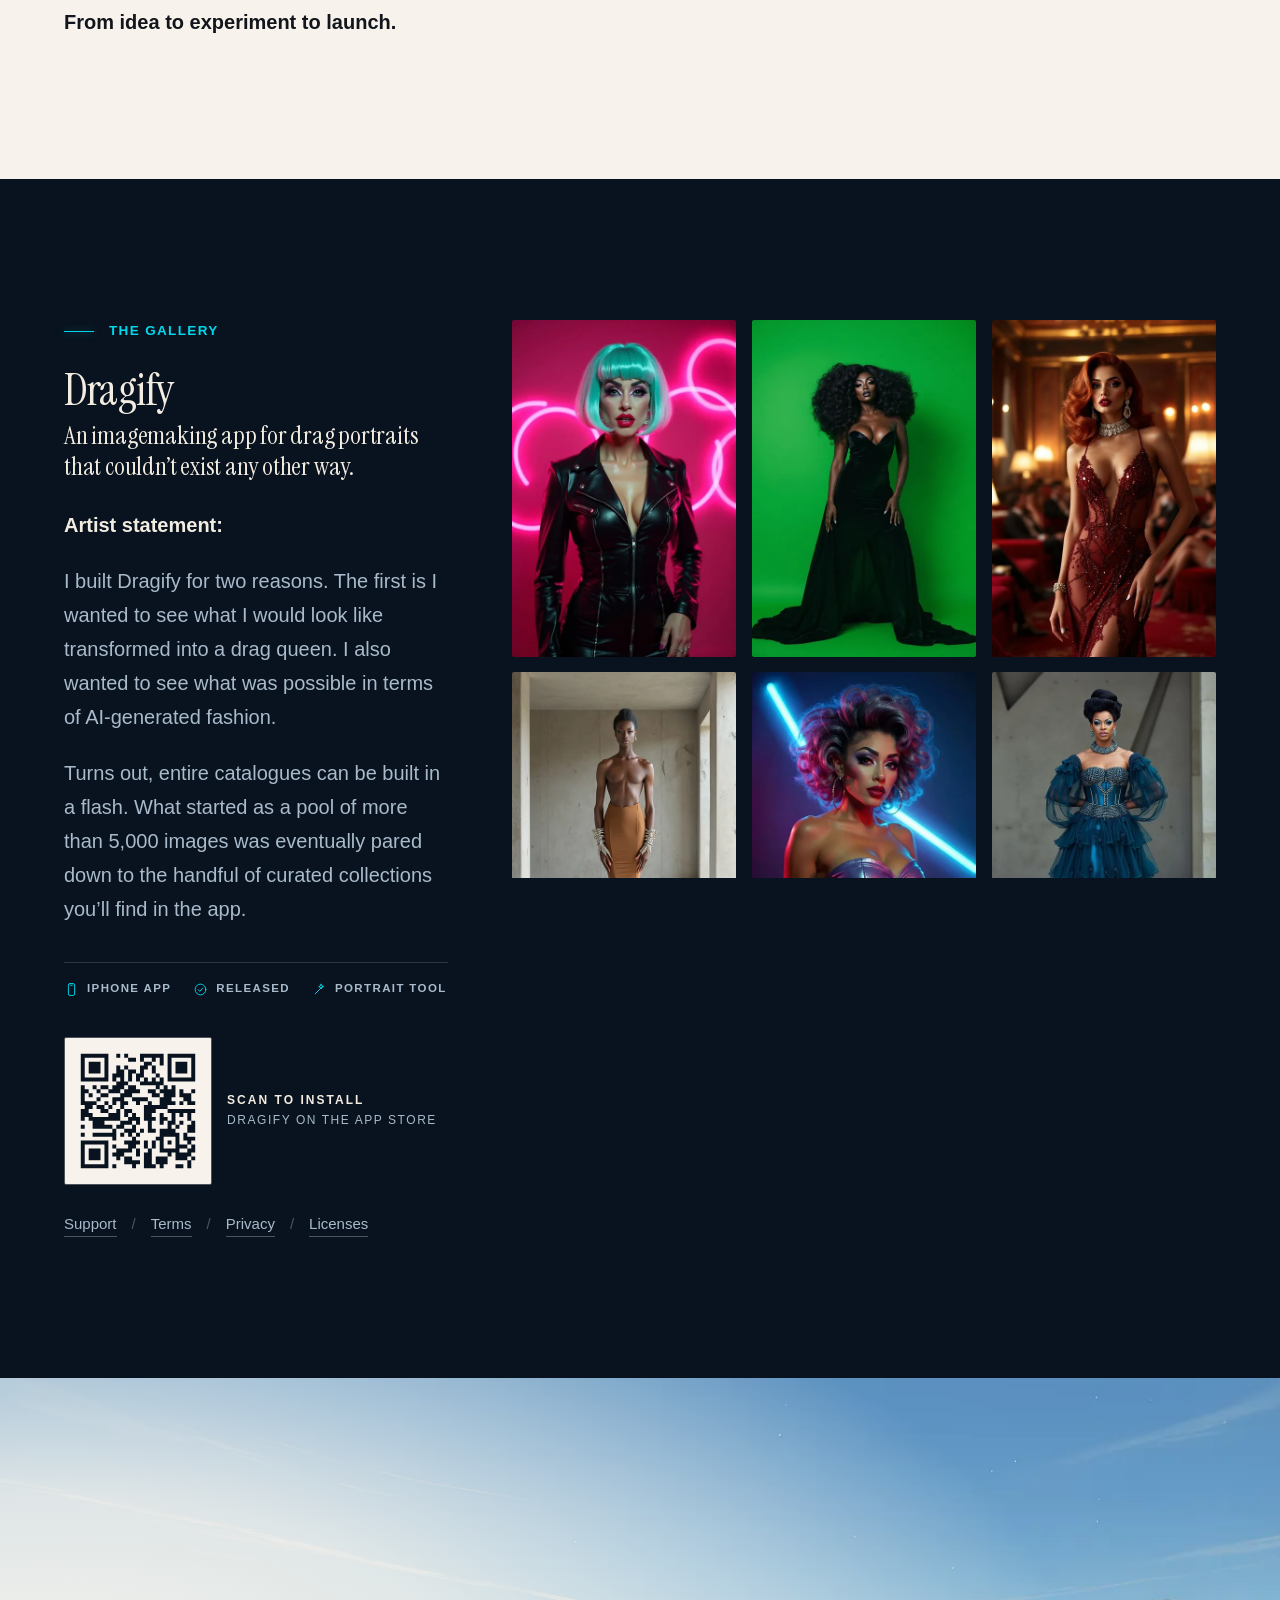
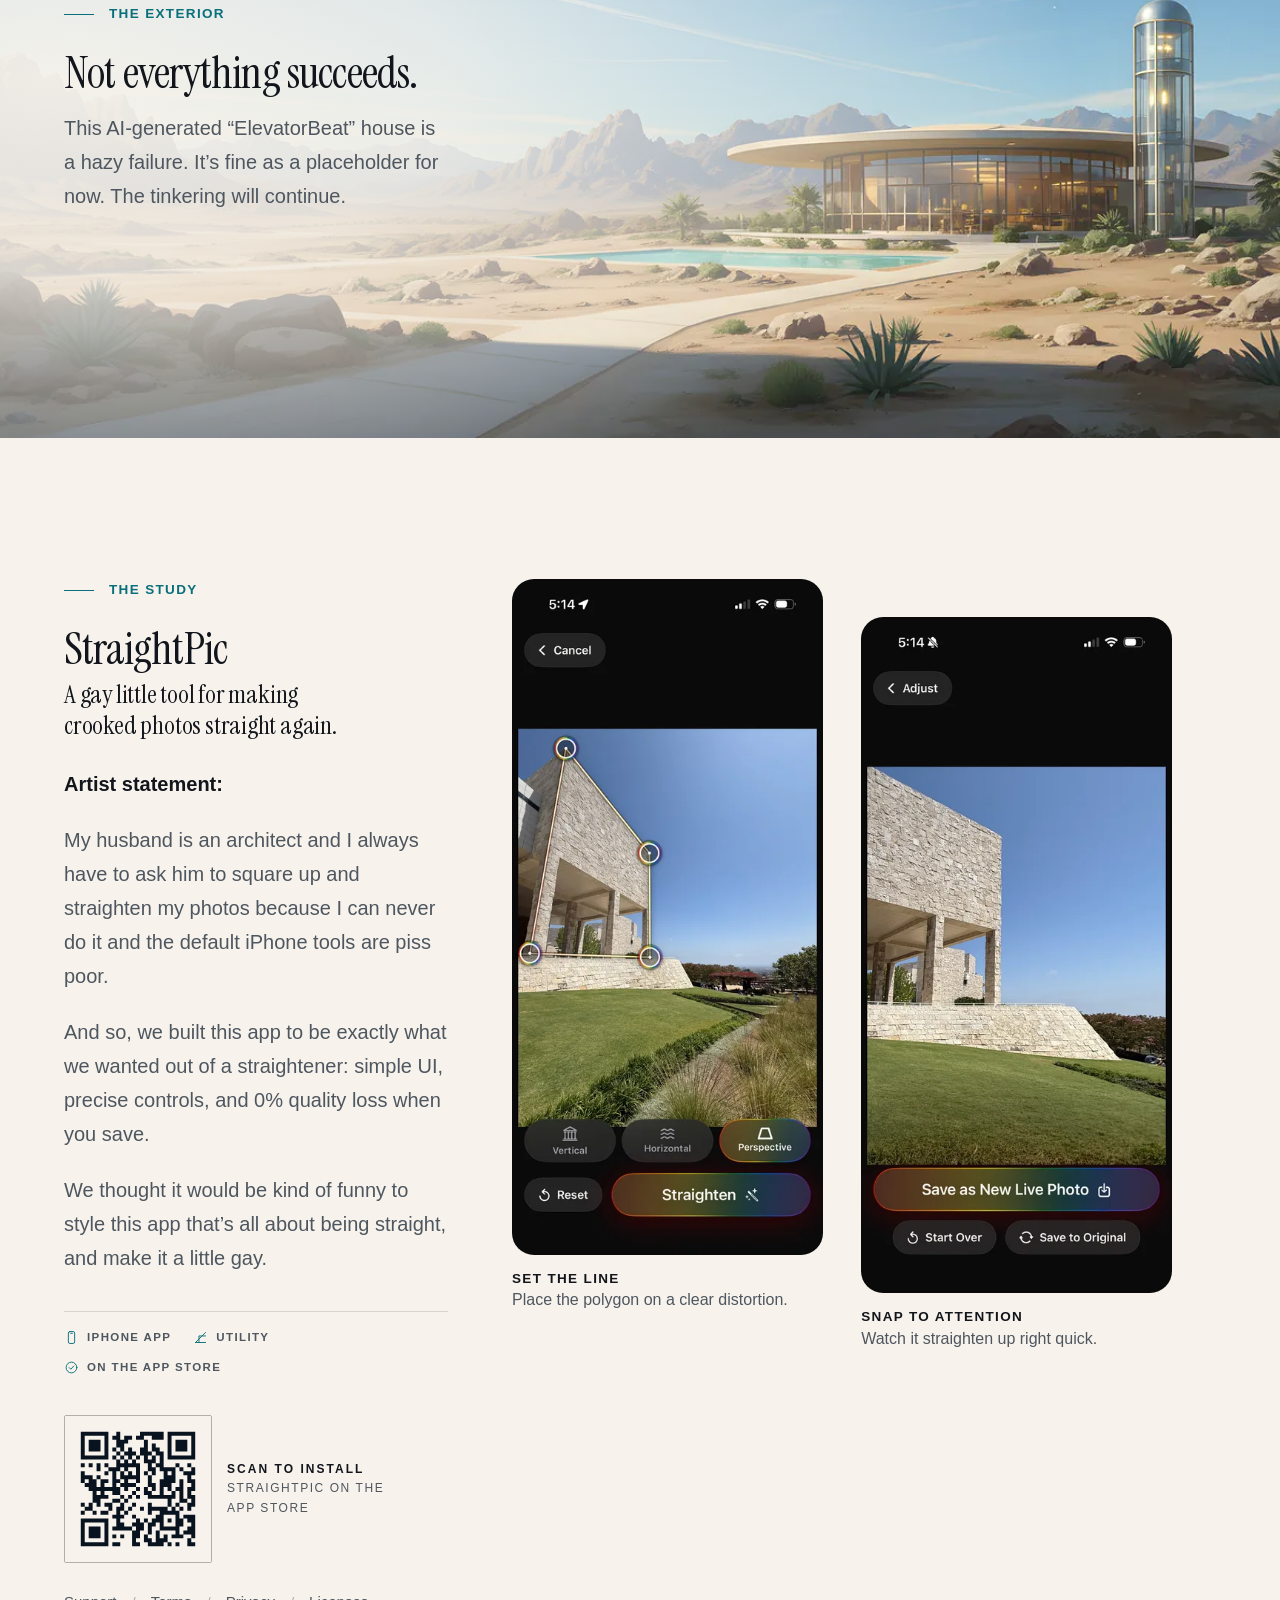
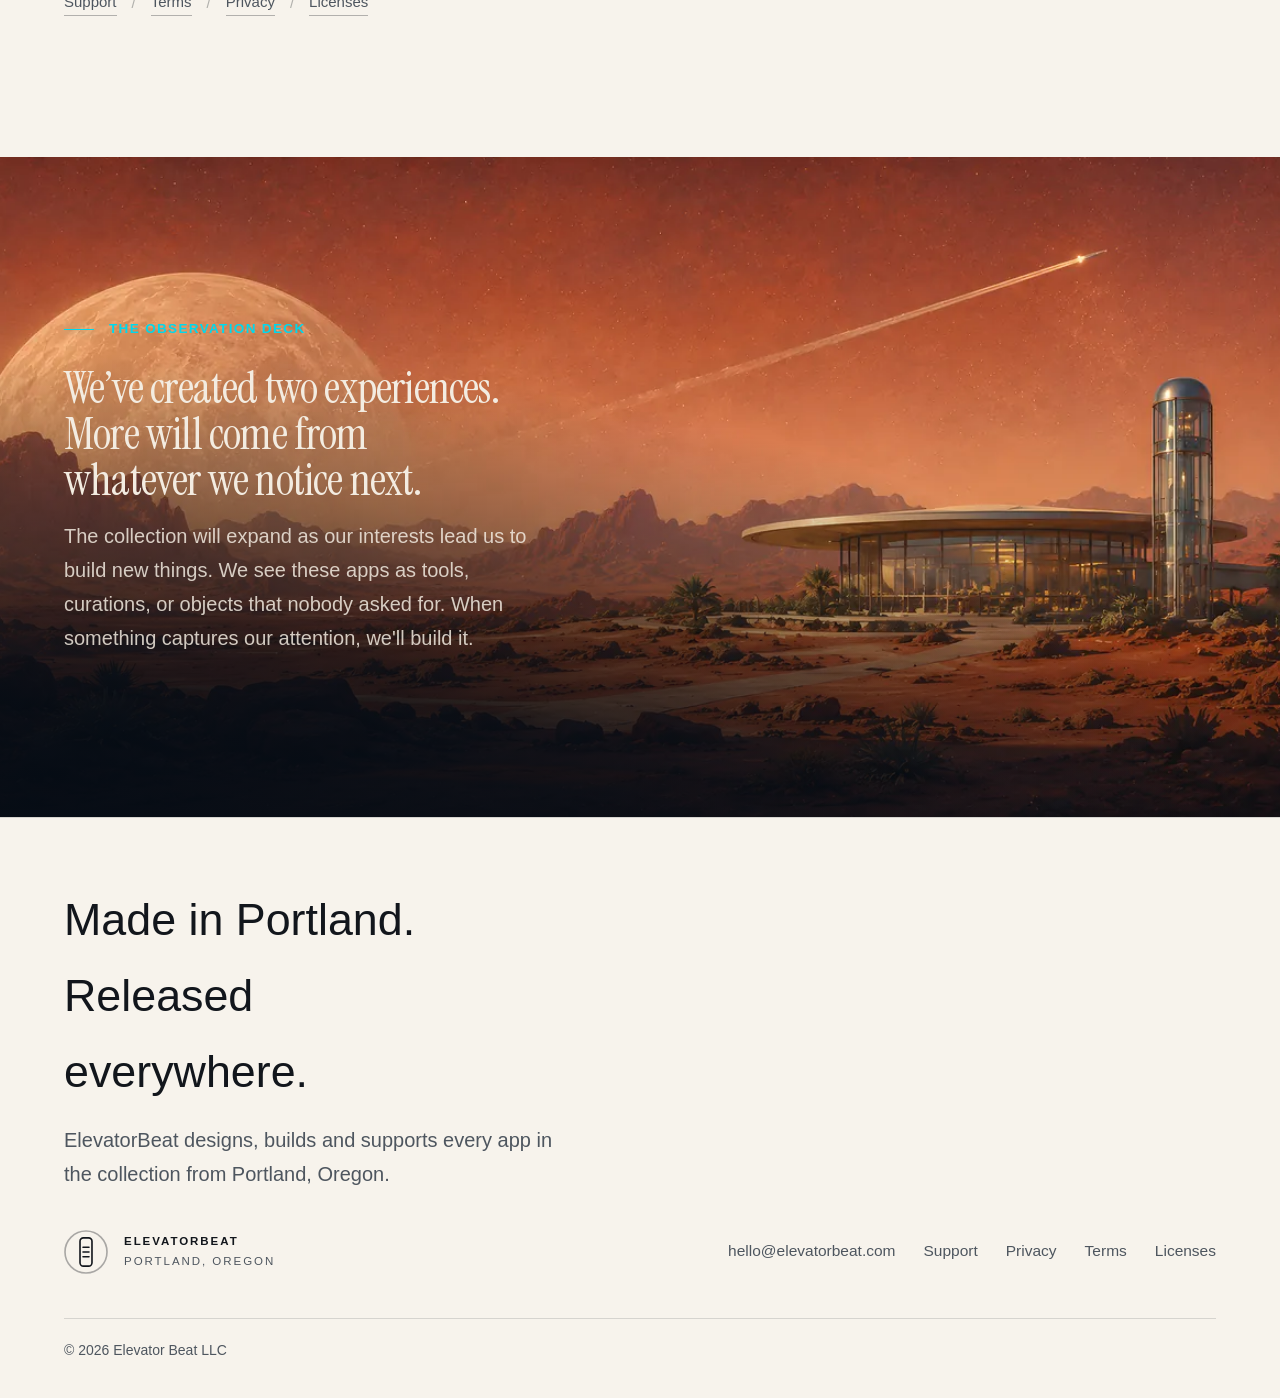
==== commit 516ff770: "Link StraightPic to the App Store with a scan-to-install QR Replaces the Coming soon button in the S" ====
--- a/index.html
+++ b/index.html
@@ -411,23 +411,21 @@
               Utility
             </li>
             <li>
-              <svg viewBox="0 0 24 24" aria-hidden="true"><circle class="ic" cx="12" cy="12" r="8.6"/><path class="ic" d="M12 7.4V12l3.4 2.1"/></svg>
-              Coming soon
+              <svg viewBox="0 0 24 24" aria-hidden="true"><circle class="ic" cx="12" cy="12" r="8.6"/><path class="ic" d="m8.4 12.2 2.5 2.5 4.7-5"/></svg>
+              On the App Store
             </li>
           </ul>
           <div class="button-row">
-            <!-- StraightPic hasn't shipped, so this is a real button rather
-                 than a dead link: focusable and hoverable, where a disabled
-                 control is neither. The aria-label carries both halves of the
-                 label so assistive tech never gets only the painted half. -->
-            <button class="btn btn-outline btn-upcoming" type="button" aria-disabled="true"
-                    aria-label="Open StraightPic on the App Store — coming soon">
+            <!-- Two presentations of one href — see "The install action" in
+                 styles.css. -->
+            <a class="btn btn-outline install-btn" href="https://apps.apple.com/us/app/straightpic/id6816278709" target="_blank" rel="noopener">
               <svg class="apple-icon" viewBox="0 0 384 512" aria-hidden="true"><path d="M318.7 268.7c-.2-36.7 16.4-64.4 50-84.8-18.8-26.9-47.2-41.7-84.7-44.6-35.5-2.8-74.3 20.7-88.5 20.7-15 0-49.4-19.7-76.4-19.7C63.3 141.2 4 184.8 4 273.5q0 39.3 14.4 81.2c12.8 36.7 59 126.7 107.2 125.2 25.2-.6 43-17.9 75.8-17.9 31.8 0 48.3 17.9 76.4 17.9 48.6-.7 90.4-82.5 102.6-119.3-65.2-30.7-61.7-90-61.7-91.9zm-56.6-164.2c27.3-32.4 24.8-61.9 24-72.5-24.1 1.4-52 16.4-67.9 34.9-17.5 19.8-27.8 44.3-25.6 71.9 26.1 2 49.9-11.4 69.5-34.3z"/></svg>
-              <span class="button-label" aria-hidden="true">
-                <span class="button-label-rest">Open StraightPic</span>
-                <span class="button-label-hover">Coming soon</span>
-              </span>
-            </button>
+              App Store <span aria-hidden="true">&nearr;</span>
+            </a>
+            <a class="install-qr" href="https://apps.apple.com/us/app/straightpic/id6816278709" target="_blank" rel="noopener">
+              <img src="assets/img/qr-straightpic.svg" width="148" height="148" alt="">
+              <span class="install-qr-text">Scan to install<span>StraightPic on the App&nbsp;Store</span></span>
+            </a>
           </div>
           <!-- StraightPic's own dedicated legal pages, hosted here on
                elevatorbeat.com and opened in the same tab. -->
@@ -448,7 +446,7 @@
               <img src="assets/img/ui-straightpic-editor-420.webp"
                    srcset="assets/img/ui-straightpic-editor-420.webp 420w, assets/img/ui-straightpic-editor-640.webp 640w, assets/img/ui-straightpic-editor-840.webp 840w"
                    sizes="(max-width: 900px) 42vw, 20vw" width="840" height="1826" loading="lazy"
-                   alt="The StraightPic editor on an iPhone: a photograph of a leaning brick smokestack with four rainbow-ringed handles marking a quadrilateral on the brick wall, a row of Vertical, Horizontal and Perspective tools with the active tab in a rainbow gradient, and a rainbow-gradient Straighten button.">
+                   alt="The StraightPic editor on an iPhone: a photograph of a leaning stone museum building with four rainbow-ringed handles marking a quadrilateral on its wall, a row of Vertical, Horizontal and Perspective tools with the active tab in a rainbow gradient, and a rainbow-gradient Straighten button.">
             </div>
             <figcaption class="caption"><b>Set the line</b>Place the polygon on a clear distortion.</figcaption>
           </figure>
@@ -457,7 +455,7 @@
               <img src="assets/img/ui-straightpic-result-420.webp"
                    srcset="assets/img/ui-straightpic-result-420.webp 420w, assets/img/ui-straightpic-result-640.webp 640w, assets/img/ui-straightpic-result-840.webp 840w"
                    sizes="(max-width: 900px) 42vw, 20vw" width="840" height="1826" loading="lazy"
-                   alt="The same photograph in StraightPic after correction: the smokestack and the buildings beside it now stand upright and square to the frame, with a rainbow-gradient Save as New Photo button below.">
+                   alt="The same photograph in StraightPic after correction: the stone building now stands upright and square to the frame, with a rainbow-gradient Save as New Live Photo button below.">
             </div>
             <figcaption class="caption"><b>Snap to attention</b>Watch it straighten up right quick.</figcaption>
           </figure>
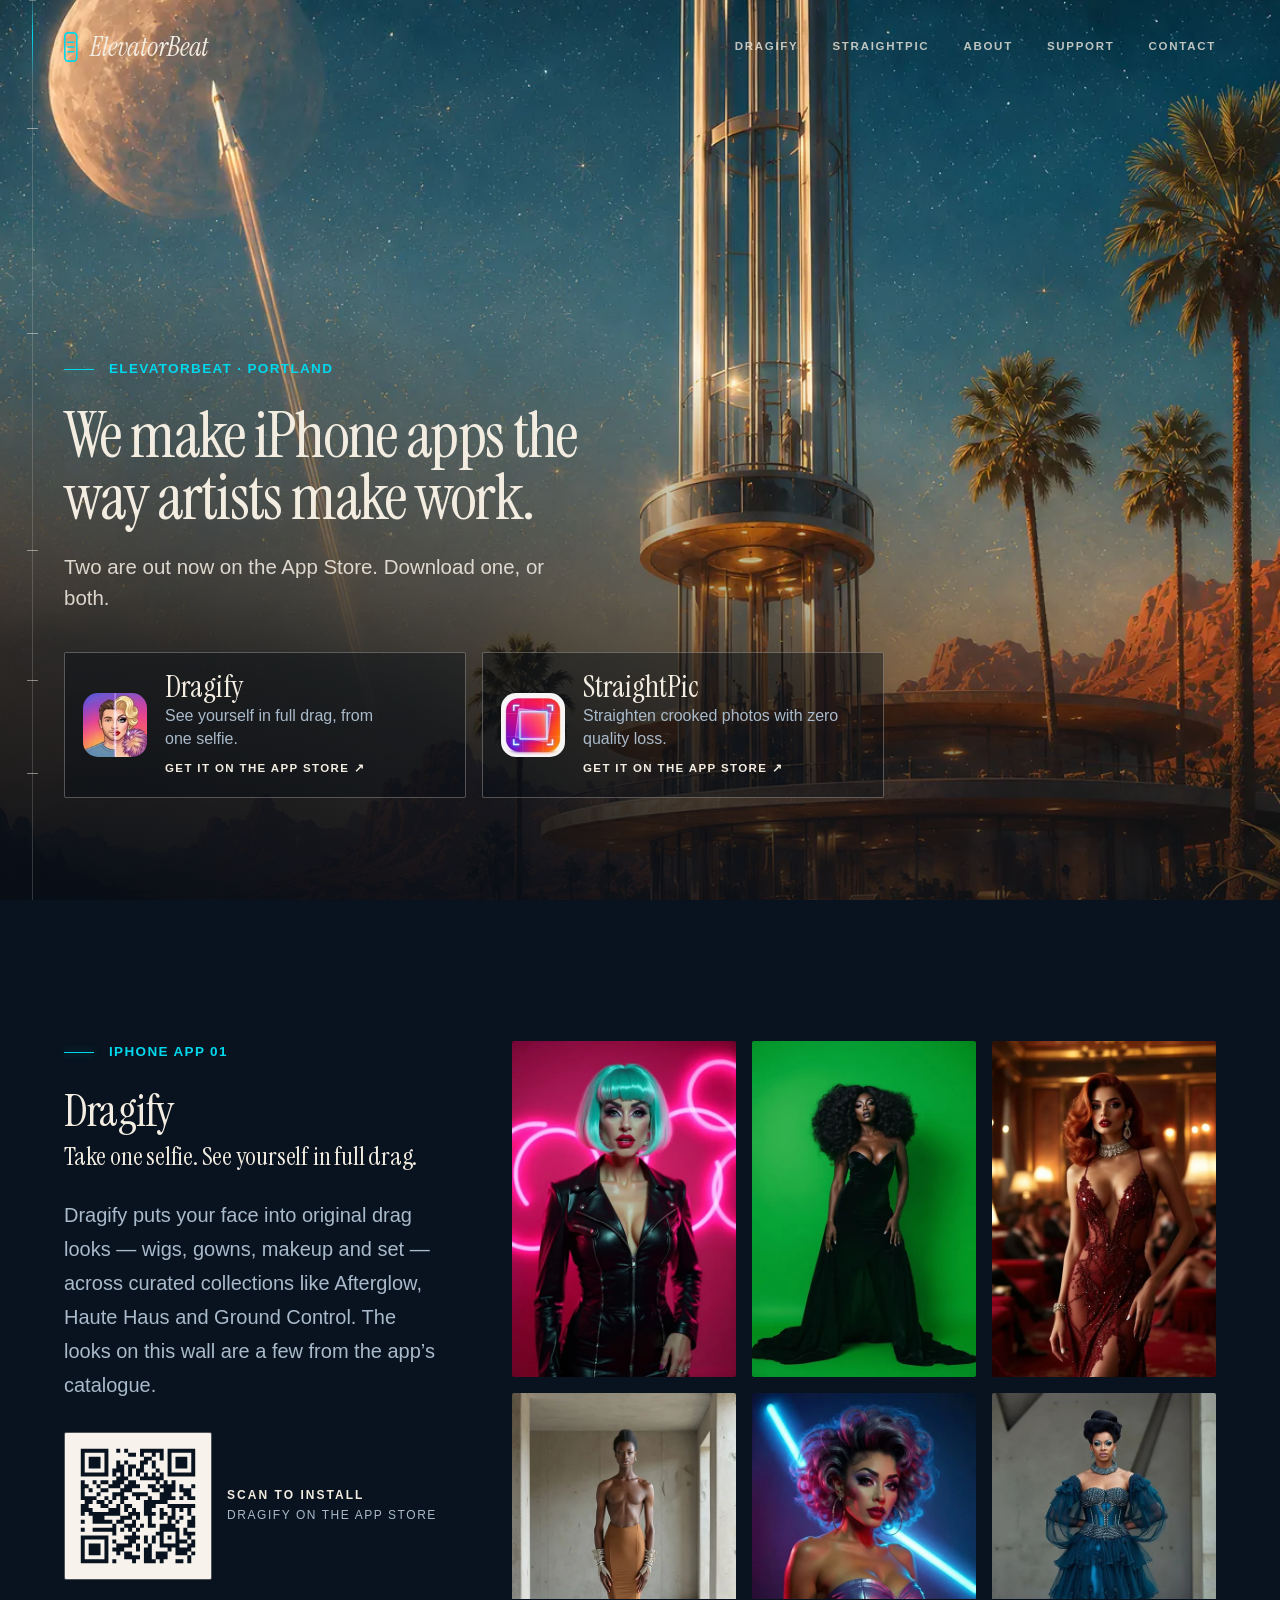
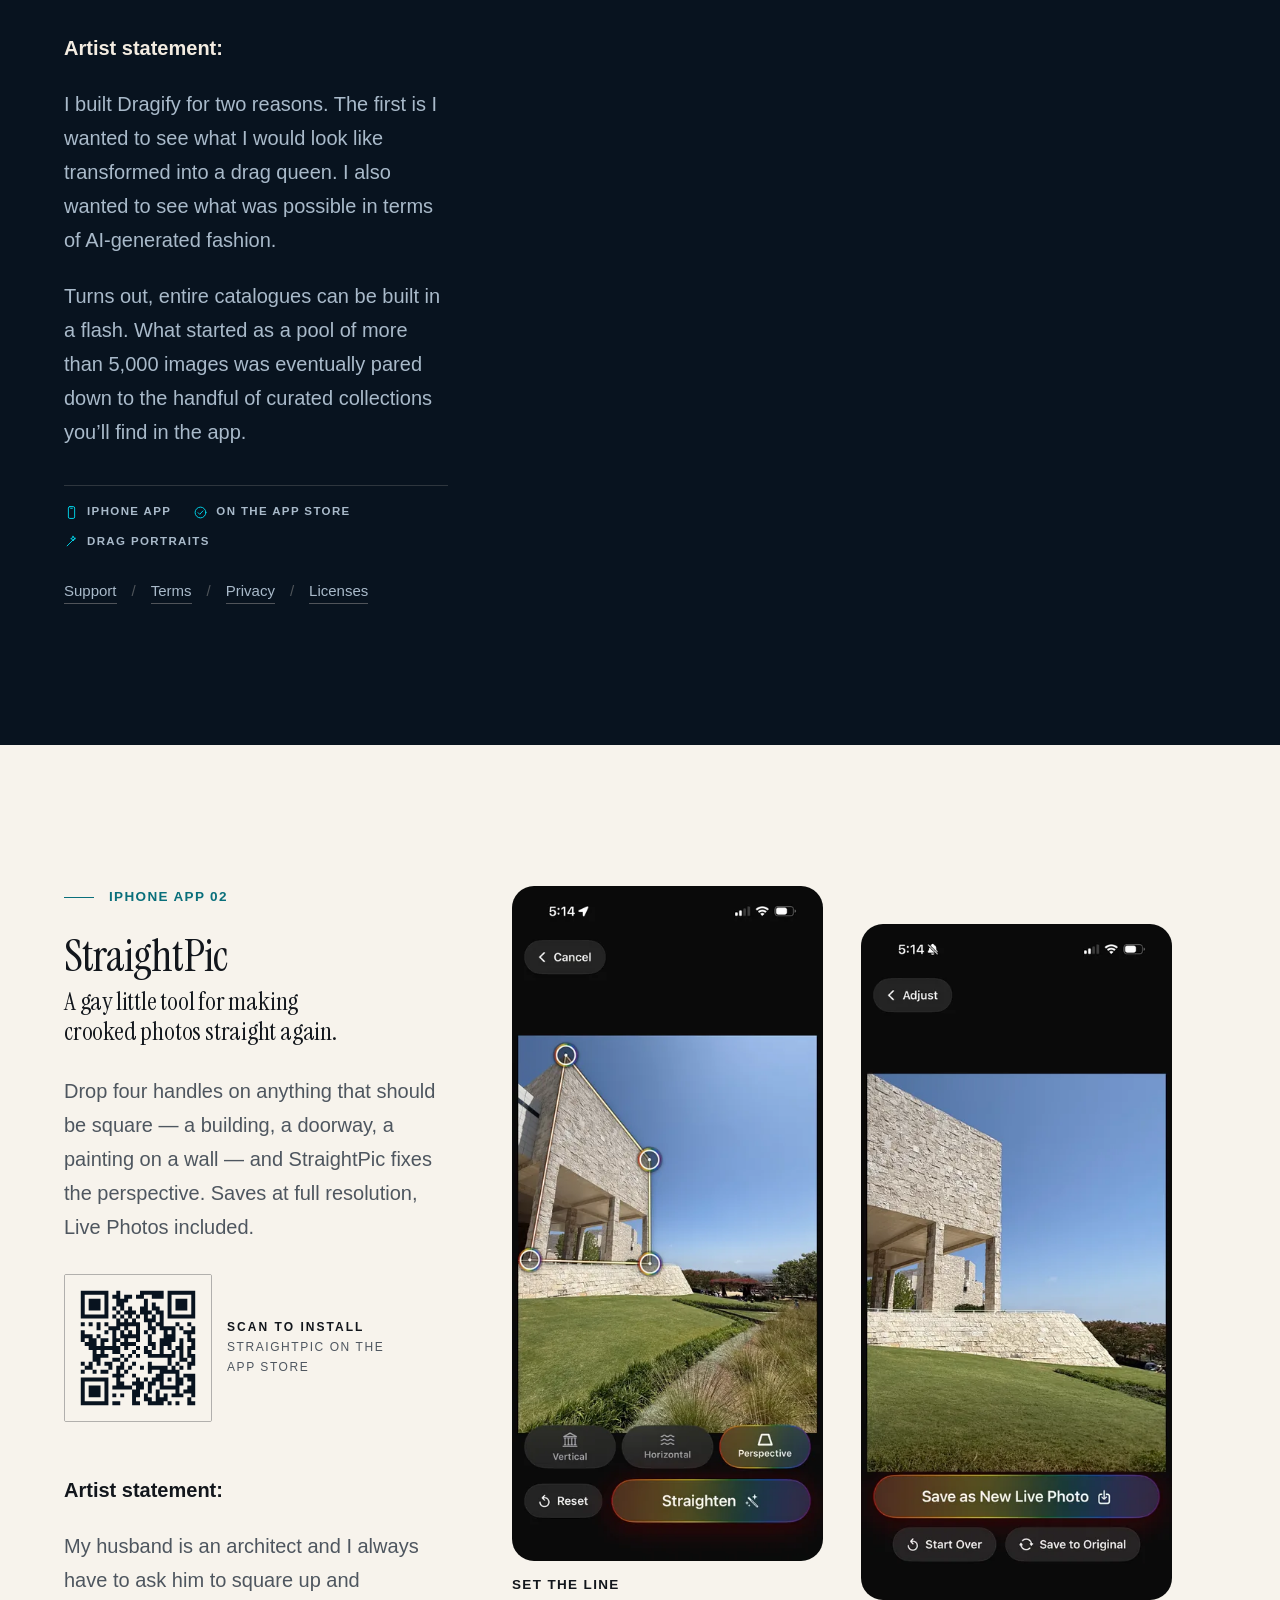
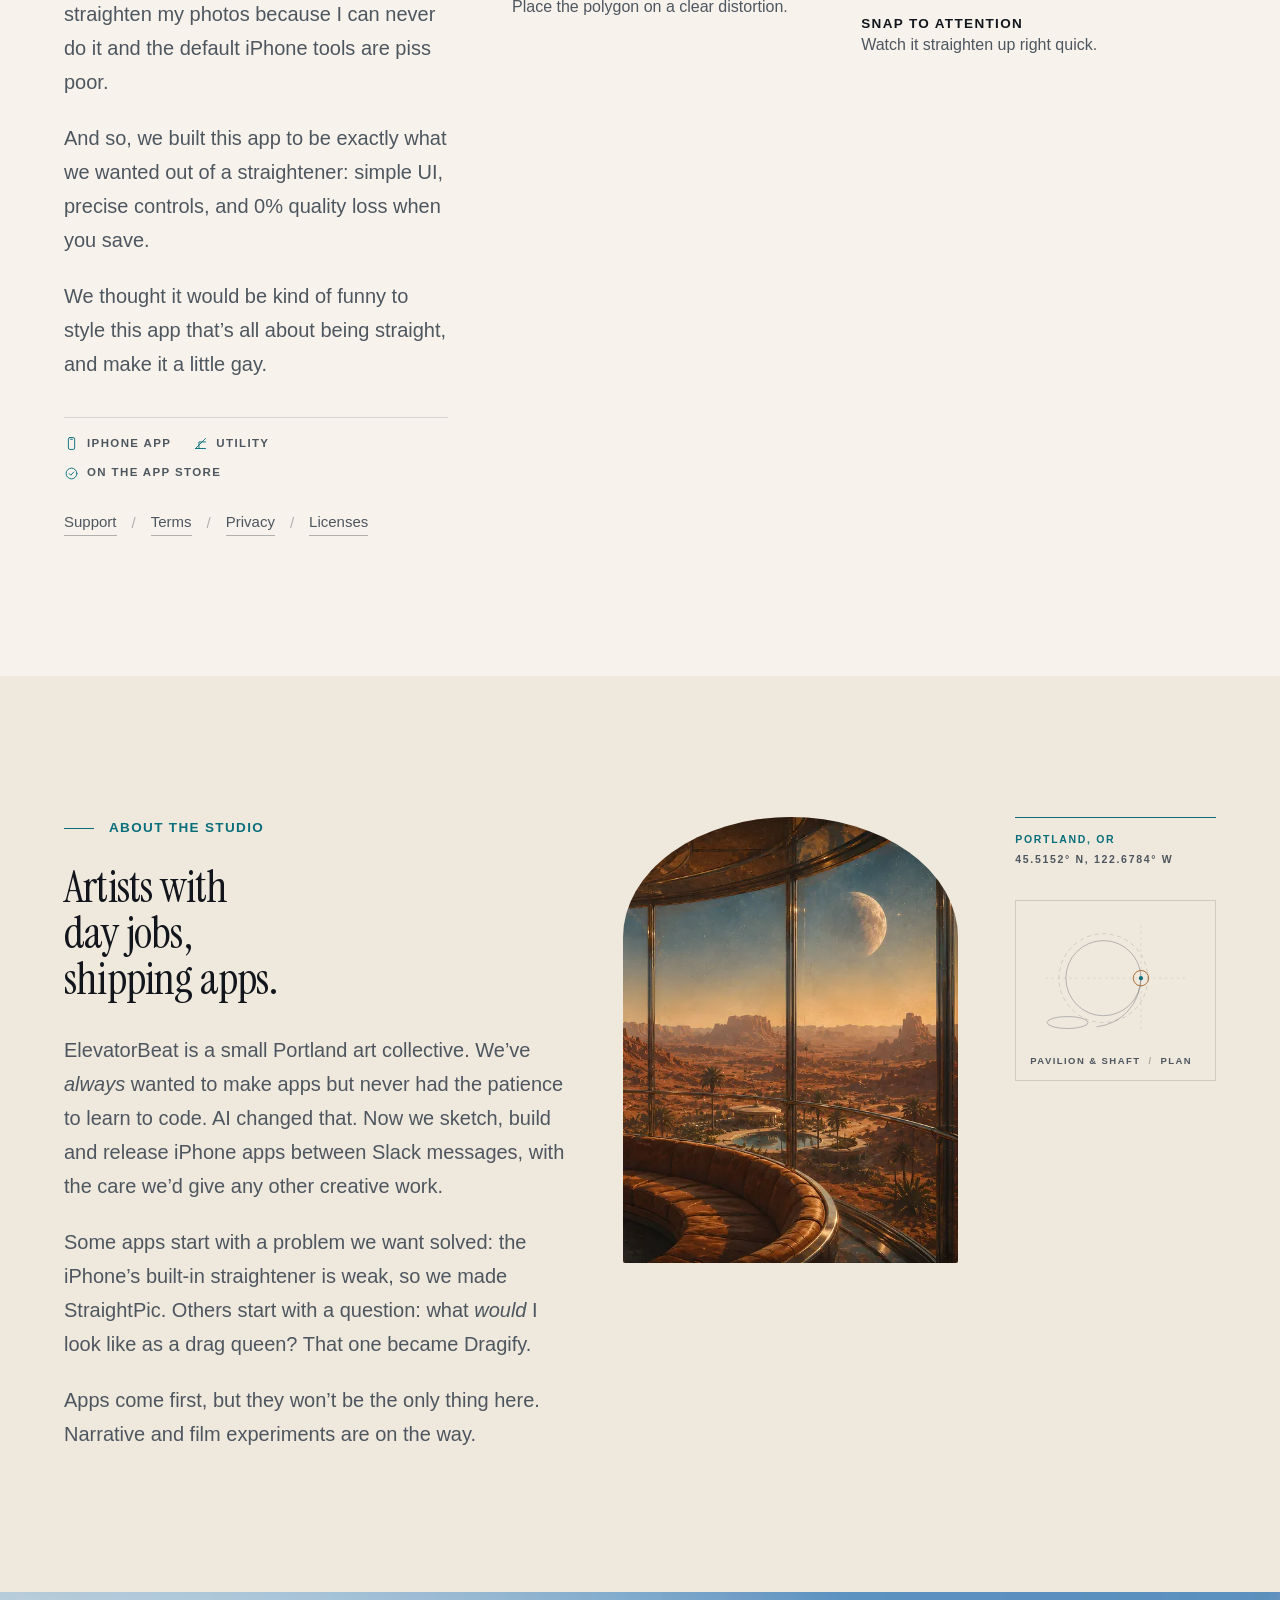
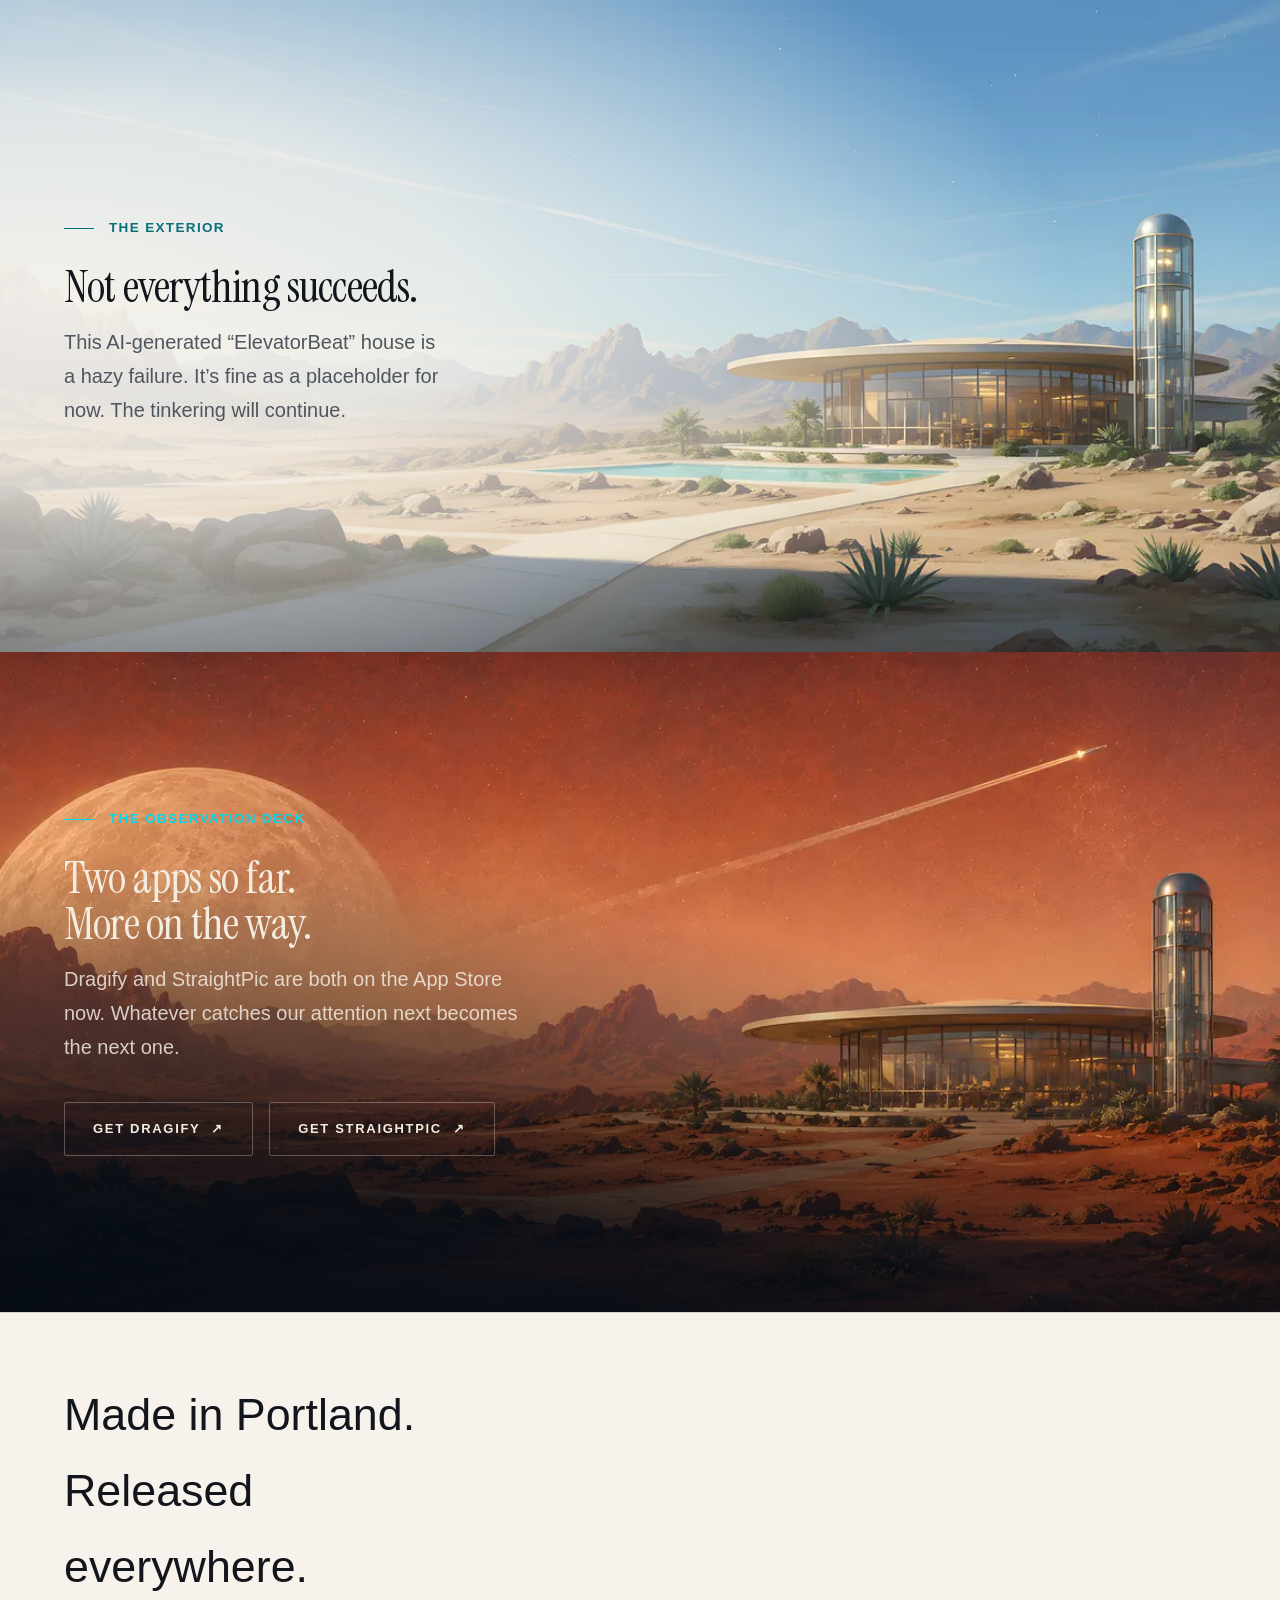
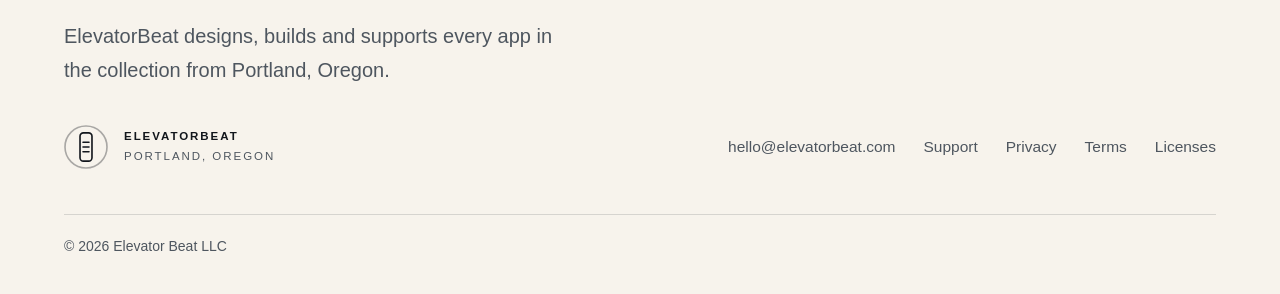
==== commit d3c323fc: "Lead with the apps: app shelf in the hero, apps-first order, plain copy The homepage now says up fro" ====
--- a/index.html
+++ b/index.html
@@ -3,8 +3,8 @@
 <head>
   <meta charset="utf-8">
   <meta name="viewport" content="width=device-width, initial-scale=1">
-  <meta name="description" content="ElevatorBeat is a Portland art collective working in apps. We turn ideas, observations and small irritations into software: Dragify, an image-making studio for drag portraits, and StraightPic, a tool for making crooked photographs feel right again.">
-  <title>ElevatorBeat — a Portland art collective working in apps</title>
+  <meta name="description" content="ElevatorBeat is a Portland art collective making iPhone apps. Dragify turns one selfie into full drag portraits. StraightPic straightens crooked photos with zero quality loss. Both on the App Store.">
+  <title>ElevatorBeat — Dragify and StraightPic, iPhone apps from Portland</title>
   <link rel="canonical" href="https://elevatorbeat.com/">
   <link rel="icon" type="image/svg+xml" href="assets/favicon.svg">
   <link rel="apple-touch-icon" href="assets/apple-touch-icon.png">
@@ -12,14 +12,14 @@
   <meta property="og:type" content="website">
   <meta property="og:url" content="https://elevatorbeat.com/">
   <meta property="og:site_name" content="ElevatorBeat">
-  <meta property="og:title" content="ElevatorBeat — a Portland art collective working in apps">
-  <meta property="og:description" content="We turn ideas, observations and small irritations into software. Currently Dragify and StraightPic.">
+  <meta property="og:title" content="ElevatorBeat — Dragify and StraightPic, iPhone apps from Portland">
+  <meta property="og:description" content="Dragify turns one selfie into full drag portraits. StraightPic straightens crooked photos. Two iPhone apps from a Portland art collective.">
   <meta property="og:image" content="https://elevatorbeat.com/assets/og-image.jpg">
   <meta property="og:image:width" content="1200">
   <meta property="og:image:height" content="630">
   <meta name="twitter:card" content="summary_large_image">
-  <meta name="twitter:title" content="ElevatorBeat — a Portland art collective working in apps">
-  <meta name="twitter:description" content="We turn ideas, observations and small irritations into software. Currently Dragify and StraightPic.">
+  <meta name="twitter:title" content="ElevatorBeat — Dragify and StraightPic, iPhone apps from Portland">
+  <meta name="twitter:description" content="Dragify turns one selfie into full drag portraits. StraightPic straightens crooked photos. Two iPhone apps from a Portland art collective.">
   <meta name="twitter:image" content="https://elevatorbeat.com/assets/og-image.jpg">
   <script type="application/ld+json">
   {
@@ -51,8 +51,8 @@
         href="assets/img/hero-1400.webp"
         imagesrcset="assets/img/hero-900.webp 900w, assets/img/hero-1400.webp 1400w, assets/img/hero-1920.webp 1920w, assets/img/hero-2400.webp 2400w"
         imagesizes="100vw" fetchpriority="high">
-  <link rel="stylesheet" href="styles.css?v=20260804a">
-  <script defer src="script.js?v=20260804a"></script>
+  <link rel="stylesheet" href="styles.css?v=20261001c">
+  <script defer src="script.js?v=20261001c"></script>
 </head>
 <body>
   <a class="skip-link" href="#main">Skip to content</a>
@@ -79,8 +79,9 @@
         <span class="sr-only">Open navigation</span>
       </button>
       <nav class="site-nav" id="site-nav" aria-label="Primary navigation" data-nav>
-        <a href="#studio">The studio</a>
-        <a href="#collection">The collection</a>
+        <a href="#dragify">Dragify</a>
+        <a href="#straightpic">StraightPic</a>
+        <a href="#studio">About</a>
         <a href="support.html">Support</a>
         <a href="contact.html">Contact</a>
       </nav>
@@ -112,39 +113,324 @@
         </div>
       </div>
       <div class="container chapter-inner">
-        <p class="eyebrow">ElevatorBeat</p>
-        <h1 class="display-xl" id="arrival-title">A Portland digital art&nbsp;collective.</h1>
-        <p class="lede">We all have day jobs. But we also have Claude. And we believe that if we don&rsquo;t tap into this highly creative time, we&rsquo;ll go nuts &mdash; so we built this digital studio, a space we can inhabit between Slack messages.</p>
-        <p class="lede">Right now our explorations touch the iPhone (sorry, Android) but that&rsquo;s not all we&rsquo;re capable of. This space will come to curate our other tinkerings across digital, narrative, and the cinematic arts.</p>
-        <div class="button-row">
-          <a class="btn btn-primary" href="#studio">Enter the Studio <span aria-hidden="true">&rarr;</span></a>
-          <a class="btn btn-quiet" href="#collection">See the Collection</a>
-        </div>
+        <p class="eyebrow">ElevatorBeat &middot; Portland</p>
+        <h1 class="display-xl" id="arrival-title">We make iPhone apps the way artists make&nbsp;work.</h1>
+        <p class="lede">Two are out now on the App Store. Download one, or both.</p>
+        <!-- The shelf: the two apps, by name, with their real icons, before
+             anything else on the page asks for attention. Each is one link
+             straight to its App Store listing; the rooms below carry the QR
+             codes for desktop visitors. -->
+        <ul class="app-shelf" aria-label="Our apps">
+          <li>
+            <a class="app-tile" href="https://apps.apple.com/us/app/dragify-drag-queen-face-swap/id6756401226" target="_blank" rel="noopener">
+              <img class="app-icon" src="assets/img/icon-dragify-192.webp" srcset="assets/img/icon-dragify-96.webp 96w, assets/img/icon-dragify-192.webp 192w, assets/img/icon-dragify-288.webp 288w" sizes="64px" width="64" height="64" alt="">
+              <span class="app-tile-text">
+                <span class="app-tile-name">Dragify</span>
+                <span class="app-tile-line">See yourself in full drag, from one&nbsp;selfie.</span>
+                <span class="app-tile-cta">Get it on the App&nbsp;Store&nbsp;<span aria-hidden="true">&nearr;</span></span>
+              </span>
+            </a>
+          </li>
+          <li>
+            <a class="app-tile" href="https://apps.apple.com/us/app/straightpic/id6816278709" target="_blank" rel="noopener">
+              <img class="app-icon" src="assets/img/icon-straightpic-192.webp" srcset="assets/img/icon-straightpic-96.webp 96w, assets/img/icon-straightpic-192.webp 192w, assets/img/icon-straightpic-288.webp 288w" sizes="64px" width="64" height="64" alt="">
+              <span class="app-tile-text">
+                <span class="app-tile-name">StraightPic</span>
+                <span class="app-tile-line">Straighten crooked photos with zero quality&nbsp;loss.</span>
+                <span class="app-tile-cta">Get it on the App&nbsp;Store&nbsp;<span aria-hidden="true">&nearr;</span></span>
+              </span>
+            </a>
+          </li>
+        </ul>
       </div>
     </section>
 
     <!-- =====================================================================
-         01 — THE STUDIO
+         01 — ROOM 01, DRAGIFY
+         Full-bleed on midnight, because the artwork is saturated and theatrical
+         and a cream ground would fight it. The wall label sits on the left and
+         the work takes the other two thirds.
+
+         Nothing in the mosaic is colour-corrected. These frames are what the
+         app actually returns, so grading them would misrepresent the product.
+         ===================================================================== -->
+    <section class="section on-dark" id="dragify" data-rail-section
+             data-floor="01" data-floor-name="Dragify" aria-labelledby="dragify-title">
+      <div class="container room-grid">
+        <div class="room-label reveal">
+          <p class="eyebrow">iPhone app 01</p>
+          <h2 class="display-m" id="dragify-title">Dragify</h2>
+          <p class="display-s room-claim">Take one selfie. See yourself in full&nbsp;drag.</p>
+          <div class="body-copy">
+            <p>Dragify puts your face into original drag looks &mdash; wigs, gowns, makeup and set &mdash; across curated collections like Afterglow, Haute Haus and Ground Control. The looks on this wall are a few from the app&rsquo;s catalogue.</p>
+          </div>
+          <!-- The download comes straight after the one paragraph that says what
+               the app does, ahead of the artist statement — the visitor should
+               not have to read the story to find the action. Two presentations
+               of one href: the button on a phone, the code on a desk. See "The
+               install action" in styles.css for why the swap is width AND
+               pointer, and why there is no Android branch. -->
+          <div class="button-row">
+            <a class="btn btn-primary install-btn" href="https://apps.apple.com/us/app/dragify-drag-queen-face-swap/id6756401226" target="_blank" rel="noopener">
+              <svg class="apple-icon" viewBox="0 0 384 512" aria-hidden="true"><path d="M318.7 268.7c-.2-36.7 16.4-64.4 50-84.8-18.8-26.9-47.2-41.7-84.7-44.6-35.5-2.8-74.3 20.7-88.5 20.7-15 0-49.4-19.7-76.4-19.7C63.3 141.2 4 184.8 4 273.5q0 39.3 14.4 81.2c12.8 36.7 59 126.7 107.2 125.2 25.2-.6 43-17.9 75.8-17.9 31.8 0 48.3 17.9 76.4 17.9 48.6-.7 90.4-82.5 102.6-119.3-65.2-30.7-61.7-90-61.7-91.9zm-56.6-164.2c27.3-32.4 24.8-61.9 24-72.5-24.1 1.4-52 16.4-67.9 34.9-17.5 19.8-27.8 44.3-25.6 71.9 26.1 2 49.9-11.4 69.5-34.3z"/></svg>
+              Download Dragify
+            </a>
+            <a class="install-qr" href="https://apps.apple.com/us/app/dragify-drag-queen-face-swap/id6756401226" target="_blank" rel="noopener">
+              <img src="assets/img/qr-dragify.svg" width="148" height="148" alt="">
+              <span class="install-qr-text">Scan to install<span>Dragify on the App&nbsp;Store</span></span>
+            </a>
+          </div>
+          <div class="body-copy room-statement">
+            <p><strong>Artist statement:</strong></p>
+            <p>I built Dragify for two reasons. The first is I wanted to see what I would look like transformed into a drag queen. I also wanted to see what was possible in terms of AI-generated fashion.</p>
+            <p>Turns out, entire catalogues can be built in a flash. What started as a pool of more than 5,000 images was eventually pared down to the handful of curated collections you&rsquo;ll find in the app.</p>
+          </div>
+          <ul class="tags">
+            <li>
+              <svg viewBox="0 0 24 24" aria-hidden="true"><rect class="ic" x="7" y="2.5" width="10" height="19" rx="2.4"/><path class="ic" d="M10.6 5.2h2.8"/></svg>
+              iPhone app
+            </li>
+            <li>
+              <svg viewBox="0 0 24 24" aria-hidden="true"><circle class="ic" cx="12" cy="12" r="8.6"/><path class="ic" d="m8.2 12.3 2.6 2.6 5-5.4"/></svg>
+              On the App Store
+            </li>
+            <li>
+              <svg viewBox="0 0 24 24" aria-hidden="true"><path class="ic" d="M5 19 17.5 6.5M14.6 3.6l1.2 2.6 2.6 1.2-2.6 1.2-1.2 2.6-1.2-2.6L10.8 7.4l2.6-1.2z"/></svg>
+              Drag portraits
+            </li>
+          </ul>
+          <!-- Dragify's terms, privacy and open-source notices stay canonical
+               on dragifyapp.com — these send visitors straight there in a new
+               tab rather than duplicating text that would then need updating
+               twice. -->
+          <p class="app-links">
+            <a href="support.html#dragify">Support</a>
+            <span aria-hidden="true">/</span>
+            <a href="https://dragifyapp.com/terms/" target="_blank" rel="noopener">Terms</a>
+            <span aria-hidden="true">/</span>
+            <a href="https://dragifyapp.com/privacy/" target="_blank" rel="noopener">Privacy</a>
+            <span aria-hidden="true">/</span>
+            <a href="https://dragifyapp.com/open-source/" target="_blank" rel="noopener">Licenses</a>
+          </p>
+        </div>
+
+        <!-- THE APERTURE.
+             Twelve looks in a flat row-major grid — three up, four rows deep —
+             every one at the 2:3 the app exports, so nothing here is cropped any
+             more than it is graded.
+
+             ROWS TWO AND THREE ARE THE SIX THAT CARRY THE SECTION. They sit
+             where the aperture is parked for most of the pass. Rows one and four
+             exist to be cut by the window's edge: the wall should read as a
+             piece of a collection that keeps going, not as a grid that happens
+             to end. Reorder these and that is the thing to preserve.
+
+             The wall does not scroll. `.mosaic` is a window cut in the page and
+             `.mosaic-plane` is held still in the VIEWPORT behind it (script.js),
+             so as the page rises the aperture climbs the wall and the queens
+             never move a pixel. The wall is shorter than the window's full
+             travel, so it clamps at its own edge and drifts rather than climbing
+             the whole band.
+
+             Without JS, or under prefers-reduced-motion, the plane simply sits
+             at the top of the window and the section is an ordinary cropped
+             mosaic — the markup carries no motion of its own. -->
+        <div class="mosaic reveal" style="--delay: 120ms" data-mosaic>
+          <div class="mosaic-plane" data-mosaic-plane>
+            <div class="plate">
+                <img src="assets/img/dragify/euphoria-uv-12-480.webp"
+                     srcset="assets/img/dragify/euphoria-uv-12-480.webp 480w, assets/img/dragify/euphoria-uv-12-800.webp 800w"
+                     sizes="(max-width: 760px) 46vw, (max-width: 1180px) 30vw, (max-width: 1420px) 21vw, 250px"
+                     width="480" height="720" loading="lazy" decoding="async"
+                     alt="A Euphoria // UV look: a teal bob and a zipped leather dress in front of hot pink neon rings.">
+              </div>
+            <div class="plate">
+                <img src="assets/img/dragify/canonical-queens-10-480.webp"
+                     srcset="assets/img/dragify/canonical-queens-10-480.webp 480w, assets/img/dragify/canonical-queens-10-800.webp 800w"
+                     sizes="(max-width: 760px) 46vw, (max-width: 1180px) 30vw, (max-width: 1420px) 21vw, 250px"
+                     width="480" height="720" loading="lazy" decoding="async"
+                     alt="A Canonical Queens look: a black strapless gown with a long train and a full afro, on a flat green ground.">
+              </div>
+            <div class="plate">
+                <img src="assets/img/dragify/afterglow-14-480.webp"
+                     srcset="assets/img/dragify/afterglow-14-480.webp 480w, assets/img/dragify/afterglow-14-768.webp 768w"
+                     sizes="(max-width: 760px) 46vw, (max-width: 1180px) 30vw, (max-width: 1420px) 21vw, 250px"
+                     width="480" height="720" loading="lazy" decoding="async"
+                     alt="An Afterglow look: a crimson beaded gown and auburn waves in a red velvet salon.">
+              </div>
+            <div class="plate">
+                <img src="assets/img/dragify/haute-haus-01-480.webp"
+                     srcset="assets/img/dragify/haute-haus-01-480.webp 480w, assets/img/dragify/haute-haus-01-682.webp 682w"
+                     sizes="(max-width: 760px) 46vw, (max-width: 1180px) 30vw, (max-width: 1420px) 21vw, 250px"
+                     width="480" height="720" loading="lazy" decoding="async"
+                     alt="A Haute Haus look: a copper satin mermaid gown with opera gloves, photographed in a raw concrete colonnade.">
+              </div>
+            <div class="plate">
+                <img src="assets/img/dragify/euphoria-uv-08-480.webp"
+                     srcset="assets/img/dragify/euphoria-uv-08-480.webp 480w, assets/img/dragify/euphoria-uv-08-800.webp 800w"
+                     sizes="(max-width: 760px) 46vw, (max-width: 1180px) 30vw, (max-width: 1420px) 21vw, 250px"
+                     width="480" height="720" loading="lazy" decoding="async"
+                     alt="A Euphoria // UV look: candyfloss curls and a liquid silver dress cut through by a blue neon beam.">
+              </div>
+            <div class="plate">
+                <img src="assets/img/dragify/haute-haus-05-480.webp"
+                     srcset="assets/img/dragify/haute-haus-05-480.webp 480w, assets/img/dragify/haute-haus-05-706.webp 706w"
+                     sizes="(max-width: 760px) 46vw, (max-width: 1180px) 30vw, (max-width: 1420px) 21vw, 250px"
+                     width="480" height="720" loading="lazy" decoding="async"
+                     alt="A Haute Haus look: a tiered teal tulle ball gown with sheer sleeves, shot in a concrete courtyard.">
+              </div>
+            <div class="plate">
+                <img src="assets/img/dragify/canonical-queens-04-480.webp"
+                     srcset="assets/img/dragify/canonical-queens-04-480.webp 480w, assets/img/dragify/canonical-queens-04-800.webp 800w"
+                     sizes="(max-width: 760px) 46vw, (max-width: 1180px) 30vw, (max-width: 1420px) 21vw, 250px"
+                     width="480" height="720" loading="lazy" decoding="async"
+                     alt="A Canonical Queens look: a tall blue updo and a monochrome zebra gown against a flat cyan ground.">
+              </div>
+            <div class="plate">
+                <img src="assets/img/dragify/ground-control-07-480.webp"
+                     srcset="assets/img/dragify/ground-control-07-480.webp 480w, assets/img/dragify/ground-control-07-800.webp 800w"
+                     sizes="(max-width: 760px) 46vw, (max-width: 1180px) 30vw, (max-width: 1420px) 21vw, 250px"
+                     width="480" height="720" loading="lazy" decoding="async"
+                     alt="A Ground Control look: a silver and mint flight suit with a rocket headdress and a smoking ray gun.">
+              </div>
+            <div class="plate">
+                <img src="assets/img/dragify/afterglow-11-480.webp"
+                     srcset="assets/img/dragify/afterglow-11-480.webp 480w, assets/img/dragify/afterglow-11-788.webp 788w"
+                     sizes="(max-width: 760px) 46vw, (max-width: 1180px) 30vw, (max-width: 1420px) 21vw, 250px"
+                     width="480" height="720" loading="lazy" decoding="async"
+                     alt="An Afterglow look: an embroidered emerald suit and finger waves in a red-lit drawing room.">
+              </div>
+            <div class="plate">
+                <img src="assets/img/dragify/afterglow-06-480.webp"
+                     srcset="assets/img/dragify/afterglow-06-480.webp 480w, assets/img/dragify/afterglow-06-788.webp 788w"
+                     sizes="(max-width: 760px) 46vw, (max-width: 1180px) 30vw, (max-width: 1420px) 21vw, 250px"
+                     width="480" height="720" loading="lazy" decoding="async"
+                     alt="An Afterglow look: a white feathered gown beside a lit pool under a full moon, holding a sparkler.">
+              </div>
+            <div class="plate">
+                <img src="assets/img/dragify/haute-haus-09-480.webp"
+                     srcset="assets/img/dragify/haute-haus-09-480.webp 480w, assets/img/dragify/haute-haus-09-682.webp 682w"
+                     sizes="(max-width: 760px) 46vw, (max-width: 1180px) 30vw, (max-width: 1420px) 21vw, 250px"
+                     width="480" height="720" loading="lazy" decoding="async"
+                     alt="A Haute Haus look: a cream feathered gown with a ruffled train against pale concrete.">
+              </div>
+            <div class="plate">
+                <img src="assets/img/dragify/ground-control-18-480.webp"
+                     srcset="assets/img/dragify/ground-control-18-480.webp 480w, assets/img/dragify/ground-control-18-800.webp 800w"
+                     sizes="(max-width: 760px) 46vw, (max-width: 1180px) 30vw, (max-width: 1420px) 21vw, 250px"
+                     width="480" height="720" loading="lazy" decoding="async"
+                     alt="A Ground Control look: a silver flight suit and a bubble helmet over a platinum bouffant, ray gun in hand.">
+              </div>
+          </div>
+        </div>
+      </div>
+    </section>
+
+    <!-- =====================================================================
+         02 — ROOM 02, STRAIGHTPIC
+         Same wall label, same tag row, same action — different evidence. Two
+         real captures from one session in the app: the editor with the four
+         perspective handles placed, and the corrected frame that came back.
+         ===================================================================== -->
+    <section class="section" id="straightpic" data-rail-section
+             data-floor="02" data-floor-name="StraightPic" aria-labelledby="straightpic-title">
+      <div class="container room-grid">
+        <div class="room-label reveal">
+          <p class="eyebrow">iPhone app 02</p>
+          <h2 class="display-m" id="straightpic-title">StraightPic</h2>
+          <p class="display-s room-claim">A gay little tool for making crooked photos straight&nbsp;again.</p>
+          <div class="body-copy">
+            <p>Drop four handles on anything that should be square &mdash; a building, a doorway, a painting on a wall &mdash; and StraightPic fixes the perspective. Saves at full resolution, Live Photos&nbsp;included.</p>
+          </div>
+          <div class="button-row">
+            <!-- Two presentations of one href — see "The install action" in
+                 styles.css. -->
+            <a class="btn btn-primary install-btn" href="https://apps.apple.com/us/app/straightpic/id6816278709" target="_blank" rel="noopener">
+              <svg class="apple-icon" viewBox="0 0 384 512" aria-hidden="true"><path d="M318.7 268.7c-.2-36.7 16.4-64.4 50-84.8-18.8-26.9-47.2-41.7-84.7-44.6-35.5-2.8-74.3 20.7-88.5 20.7-15 0-49.4-19.7-76.4-19.7C63.3 141.2 4 184.8 4 273.5q0 39.3 14.4 81.2c12.8 36.7 59 126.7 107.2 125.2 25.2-.6 43-17.9 75.8-17.9 31.8 0 48.3 17.9 76.4 17.9 48.6-.7 90.4-82.5 102.6-119.3-65.2-30.7-61.7-90-61.7-91.9zm-56.6-164.2c27.3-32.4 24.8-61.9 24-72.5-24.1 1.4-52 16.4-67.9 34.9-17.5 19.8-27.8 44.3-25.6 71.9 26.1 2 49.9-11.4 69.5-34.3z"/></svg>
+              Download StraightPic
+            </a>
+            <a class="install-qr" href="https://apps.apple.com/us/app/straightpic/id6816278709" target="_blank" rel="noopener">
+              <img src="assets/img/qr-straightpic.svg" width="148" height="148" alt="">
+              <span class="install-qr-text">Scan to install<span>StraightPic on the App&nbsp;Store</span></span>
+            </a>
+          </div>
+          <div class="body-copy room-statement">
+            <p><strong>Artist statement:</strong></p>
+            <p>My husband is an architect and I always have to ask him to square up and straighten my photos because I can never do it and the default iPhone tools are piss poor.</p>
+            <p>And so, we built this app to be exactly what we wanted out of a straightener: simple UI, precise controls, and 0% quality loss when you save.</p>
+            <p>We thought it would be kind of funny to style this app that&rsquo;s all about being straight, and make it a little gay.</p>
+          </div>
+          <ul class="tags">
+            <li>
+              <svg viewBox="0 0 24 24" aria-hidden="true"><rect class="ic" x="7" y="2.5" width="10" height="19" rx="2.4"/><path class="ic" d="M10.6 5.2h2.8"/></svg>
+              iPhone app
+            </li>
+            <li>
+              <svg viewBox="0 0 24 24" aria-hidden="true"><path class="ic" d="M4 20h16M4 20 20 4M9.5 20V9.5H20"/></svg>
+              Utility
+            </li>
+            <li>
+              <svg viewBox="0 0 24 24" aria-hidden="true"><circle class="ic" cx="12" cy="12" r="8.6"/><path class="ic" d="m8.4 12.2 2.5 2.5 4.7-5"/></svg>
+              On the App Store
+            </li>
+          </ul>
+          <!-- StraightPic's own dedicated legal pages, hosted here on
+               elevatorbeat.com and opened in the same tab. -->
+          <p class="app-links">
+            <a href="support.html#straightpic">Support</a>
+            <span aria-hidden="true">/</span>
+            <a href="straightpic/terms/">Terms</a>
+            <span aria-hidden="true">/</span>
+            <a href="straightpic/privacy/">Privacy</a>
+            <span aria-hidden="true">/</span>
+            <a href="straightpic/open-source/">Licenses</a>
+          </p>
+        </div>
+
+        <div class="devices reveal" style="--delay: 120ms">
+          <figure>
+            <div class="plate plate--screen" style="--ratio: 840 / 1826">
+              <img src="assets/img/ui-straightpic-editor-420.webp"
+                   srcset="assets/img/ui-straightpic-editor-420.webp 420w, assets/img/ui-straightpic-editor-640.webp 640w, assets/img/ui-straightpic-editor-840.webp 840w"
+                   sizes="(max-width: 900px) 42vw, 20vw" width="840" height="1826" loading="lazy"
+                   alt="The StraightPic editor on an iPhone: a photograph of a leaning stone museum building with four rainbow-ringed handles marking a quadrilateral on its wall, a row of Vertical, Horizontal and Perspective tools with the active tab in a rainbow gradient, and a rainbow-gradient Straighten button.">
+            </div>
+            <figcaption class="caption"><b>Set the line</b>Place the polygon on a clear distortion.</figcaption>
+          </figure>
+          <figure>
+            <div class="plate plate--screen" style="--ratio: 840 / 1826">
+              <img src="assets/img/ui-straightpic-result-420.webp"
+                   srcset="assets/img/ui-straightpic-result-420.webp 420w, assets/img/ui-straightpic-result-640.webp 640w, assets/img/ui-straightpic-result-840.webp 840w"
+                   sizes="(max-width: 900px) 42vw, 20vw" width="840" height="1826" loading="lazy"
+                   alt="The same photograph in StraightPic after correction: the stone building now stands upright and square to the frame, with a rainbow-gradient Save as New Live Photo button below.">
+            </div>
+            <figcaption class="caption"><b>Snap to attention</b>Watch it straighten up right quick.</figcaption>
+          </figure>
+        </div>
+      </div>
+    </section>
+
+    <!-- =====================================================================
+         03 — THE STUDIO
          The one passage of pure prose on the page, flanked by two kinds of
          evidence: a photograph of the room on the left of the gutter, and the
          survey annotation and floor plan on the right. The annotations are the
          building described in the other language a studio uses — coordinates
          and a plan — which is why they are hairlines and not another picture.
          ===================================================================== -->
-    <section class="section" id="studio" data-rail-section
-             data-floor="01" data-floor-name="Studio" aria-labelledby="studio-title">
+    <section class="section section--sink" id="studio" data-rail-section
+             data-floor="03" data-floor-name="The Studio" aria-labelledby="studio-title">
       <div class="container studio-grid">
         <div class="reveal">
-          <p class="eyebrow">The studio</p>
+          <p class="eyebrow">About the studio</p>
           <!-- display-m, not -l: the largest tier is spent once, on the arrival.
                At -l this heading came within a few points of the h1 and flattened
                the page's hierarchy from the second screen onwards. -->
-          <h2 class="display-m" id="studio-title">Software as&nbsp;story.</h2>
+          <h2 class="display-m" id="studio-title">Artists with day jobs, shipping&nbsp;apps.</h2>
           <div class="body-copy">
-            <p>We have <em>always</em> wanted to make apps but never had the patience to learn how to code. The age of AI has unlocked a new level of creativity for us. We sketch, prototype, build, and release apps with the care we would give any other creative work.</p>
-            <p>Some begin with a problem we want solved (the default image straightener is weak). Others begin with an image, an interaction, or a question that must be answered (what <em>would</em> I look like as a drag queen).</p>
-            <p>Each one becomes its own small world &mdash; and, to carry the metaphor of this page forward, a room.</p>
-            <p><strong>From idea to experiment to launch.</strong></p>
+            <p>ElevatorBeat is a small Portland art collective. We&rsquo;ve <em>always</em> wanted to make apps but never had the patience to learn to code. AI changed that. Now we sketch, build and release iPhone apps between Slack messages, with the care we&rsquo;d give any other creative work.</p>
+            <p>Some apps start with a problem we want solved: the iPhone&rsquo;s built-in straightener is weak, so we made StraightPic. Others start with a question: what <em>would</em> I look like as a drag queen? That one became Dragify.</p>
+            <p>Apps come first, but they won&rsquo;t be the only thing here. Narrative and film experiments are on the way.</p>
           </div>
         </div>
 
@@ -186,181 +472,6 @@
     </section>
 
     <!-- =====================================================================
-         02 — ROOM 01, DRAGIFY
-         Full-bleed on midnight, because the artwork is saturated and theatrical
-         and a cream ground would fight it. The wall label sits on the left and
-         the work takes the other two thirds.
-
-         Nothing in the mosaic is colour-corrected. These frames are what the
-         app actually returns, so grading them would misrepresent the product.
-         ===================================================================== -->
-    <section class="section on-dark" id="collection" data-rail-section
-             data-floor="02" data-floor-name="The Gallery" aria-labelledby="dragify-title">
-      <div class="container room-grid">
-        <div class="room-label reveal">
-          <p class="eyebrow">The Gallery</p>
-          <h2 class="display-m" id="dragify-title">Dragify</h2>
-          <p class="display-s room-claim">An imagemaking app for drag portraits that couldn&rsquo;t exist any other&nbsp;way.</p>
-          <div class="body-copy">
-            <p><strong>Artist statement:</strong></p>
-            <p>I built Dragify for two reasons. The first is I wanted to see what I would look like transformed into a drag queen. I also wanted to see what was possible in terms of AI-generated fashion.</p>
-            <p>Turns out, entire catalogues can be built in a flash. What started as a pool of more than 5,000 images was eventually pared down to the handful of curated collections you&rsquo;ll find in the app.</p>
-          </div>
-          <ul class="tags">
-            <li>
-              <svg viewBox="0 0 24 24" aria-hidden="true"><rect class="ic" x="7" y="2.5" width="10" height="19" rx="2.4"/><path class="ic" d="M10.6 5.2h2.8"/></svg>
-              iPhone app
-            </li>
-            <li>
-              <svg viewBox="0 0 24 24" aria-hidden="true"><circle class="ic" cx="12" cy="12" r="8.6"/><path class="ic" d="m8.2 12.3 2.6 2.6 5-5.4"/></svg>
-              Released
-            </li>
-            <li>
-              <svg viewBox="0 0 24 24" aria-hidden="true"><path class="ic" d="M5 19 17.5 6.5M14.6 3.6l1.2 2.6 2.6 1.2-2.6 1.2-1.2 2.6-1.2-2.6L10.8 7.4l2.6-1.2z"/></svg>
-              Portrait tool
-            </li>
-          </ul>
-          <!-- Two presentations of one href — the button on a phone, the code on
-               a desk. See "The install action" in styles.css for why the swap is
-               width AND pointer, and why there is no Android branch. -->
-          <div class="button-row">
-            <a class="btn btn-outline install-btn" href="https://apps.apple.com/us/app/dragify-drag-queen-face-swap/id6756401226" target="_blank" rel="noopener">
-              <svg class="apple-icon" viewBox="0 0 384 512" aria-hidden="true"><path d="M318.7 268.7c-.2-36.7 16.4-64.4 50-84.8-18.8-26.9-47.2-41.7-84.7-44.6-35.5-2.8-74.3 20.7-88.5 20.7-15 0-49.4-19.7-76.4-19.7C63.3 141.2 4 184.8 4 273.5q0 39.3 14.4 81.2c12.8 36.7 59 126.7 107.2 125.2 25.2-.6 43-17.9 75.8-17.9 31.8 0 48.3 17.9 76.4 17.9 48.6-.7 90.4-82.5 102.6-119.3-65.2-30.7-61.7-90-61.7-91.9zm-56.6-164.2c27.3-32.4 24.8-61.9 24-72.5-24.1 1.4-52 16.4-67.9 34.9-17.5 19.8-27.8 44.3-25.6 71.9 26.1 2 49.9-11.4 69.5-34.3z"/></svg>
-              Open Dragify
-            </a>
-            <a class="install-qr" href="https://apps.apple.com/us/app/dragify-drag-queen-face-swap/id6756401226" target="_blank" rel="noopener">
-              <img src="assets/img/qr-dragify.svg" width="148" height="148" alt="">
-              <span class="install-qr-text">Scan to install<span>Dragify on the App&nbsp;Store</span></span>
-            </a>
-          </div>
-          <!-- Dragify's terms, privacy and open-source notices stay canonical
-               on dragifyapp.com — these send visitors straight there in a new
-               tab rather than duplicating text that would then need updating
-               twice. -->
-          <p class="app-links">
-            <a href="support.html#dragify">Support</a>
-            <span aria-hidden="true">/</span>
-            <a href="https://dragifyapp.com/terms/" target="_blank" rel="noopener">Terms</a>
-            <span aria-hidden="true">/</span>
-            <a href="https://dragifyapp.com/privacy/" target="_blank" rel="noopener">Privacy</a>
-            <span aria-hidden="true">/</span>
-            <a href="https://dragifyapp.com/open-source/" target="_blank" rel="noopener">Licenses</a>
-          </p>
-        </div>
-
-        <!-- THE APERTURE.
-             Twelve looks in a flat row-major grid — three up, four rows deep —
-             every one at the 2:3 the app exports, so nothing here is cropped any
-             more than it is graded.
-
-             ROWS TWO AND THREE ARE THE SIX THAT CARRY THE SECTION. They sit
-             where the aperture is parked for most of the pass. Rows one and four
-             exist to be cut by the window's edge: the wall should read as a
-             piece of a collection that keeps going, not as a grid that happens
-             to end. Reorder these and that is the thing to preserve.
-
-             The wall does not scroll. `.mosaic` is a window cut in the page and
-             `.mosaic-plane` is held still in the VIEWPORT behind it (script.js),
-             so as the page rises the aperture climbs the wall and the queens
-             never move a pixel. The wall is shorter than the window's full
-             travel, so it clamps at its own edge and drifts rather than climbing
-             the whole band.
-
-             Without JS, or under prefers-reduced-motion, the plane simply sits
-             at the top of the window and the section is an ordinary cropped
-             mosaic — the markup carries no motion of its own. -->
-        <div class="mosaic reveal" style="--delay: 120ms" data-mosaic>
-          <div class="mosaic-plane" data-mosaic-plane>
-            <div class="plate">
-                <img src="assets/img/dragify/euphoria-uv-12-480.webp"
-                     srcset="assets/img/dragify/euphoria-uv-12-480.webp 480w, assets/img/dragify/euphoria-uv-12-800.webp 800w"
-                     sizes="(max-width: 760px) 46vw, (max-width: 1180px) 30vw, (max-width: 1420px) 21vw, 250px"
-                     width="480" height="720" loading="lazy" decoding="async"
-                     alt="A Euphoria // UV look: a teal bob and a zipped leather dress in front of hot pink neon rings.">
-              </div>
-            <div class="plate">
-                <img src="assets/img/dragify/canonical-queens-10-480.webp"
-                     srcset="assets/img/dragify/canonical-queens-10-480.webp 480w, assets/img/dragify/canonical-queens-10-800.webp 800w"
-                     sizes="(max-width: 760px) 46vw, (max-width: 1180px) 30vw, (max-width: 1420px) 21vw, 250px"
-                     width="480" height="720" loading="lazy" decoding="async"
-                     alt="A Canonical Queens look: a black strapless gown with a long train and a full afro, on a flat green ground.">
-              </div>
-            <div class="plate">
-                <img src="assets/img/dragify/afterglow-14-480.webp"
-                     srcset="assets/img/dragify/afterglow-14-480.webp 480w, assets/img/dragify/afterglow-14-768.webp 768w"
-                     sizes="(max-width: 760px) 46vw, (max-width: 1180px) 30vw, (max-width: 1420px) 21vw, 250px"
-                     width="480" height="720" loading="lazy" decoding="async"
-                     alt="An Afterglow look: a crimson beaded gown and auburn waves in a red velvet salon.">
-              </div>
-            <div class="plate">
-                <img src="assets/img/dragify/haute-haus-01-480.webp"
-                     srcset="assets/img/dragify/haute-haus-01-480.webp 480w, assets/img/dragify/haute-haus-01-682.webp 682w"
-                     sizes="(max-width: 760px) 46vw, (max-width: 1180px) 30vw, (max-width: 1420px) 21vw, 250px"
-                     width="480" height="720" loading="lazy" decoding="async"
-                     alt="A Haute Haus look: a copper satin mermaid gown with opera gloves, photographed in a raw concrete colonnade.">
-              </div>
-            <div class="plate">
-                <img src="assets/img/dragify/euphoria-uv-08-480.webp"
-                     srcset="assets/img/dragify/euphoria-uv-08-480.webp 480w, assets/img/dragify/euphoria-uv-08-800.webp 800w"
-                     sizes="(max-width: 760px) 46vw, (max-width: 1180px) 30vw, (max-width: 1420px) 21vw, 250px"
-                     width="480" height="720" loading="lazy" decoding="async"
-                     alt="A Euphoria // UV look: candyfloss curls and a liquid silver dress cut through by a blue neon beam.">
-              </div>
-            <div class="plate">
-                <img src="assets/img/dragify/haute-haus-05-480.webp"
-                     srcset="assets/img/dragify/haute-haus-05-480.webp 480w, assets/img/dragify/haute-haus-05-706.webp 706w"
-                     sizes="(max-width: 760px) 46vw, (max-width: 1180px) 30vw, (max-width: 1420px) 21vw, 250px"
-                     width="480" height="720" loading="lazy" decoding="async"
-                     alt="A Haute Haus look: a tiered teal tulle ball gown with sheer sleeves, shot in a concrete courtyard.">
-              </div>
-            <div class="plate">
-                <img src="assets/img/dragify/canonical-queens-04-480.webp"
-                     srcset="assets/img/dragify/canonical-queens-04-480.webp 480w, assets/img/dragify/canonical-queens-04-800.webp 800w"
-                     sizes="(max-width: 760px) 46vw, (max-width: 1180px) 30vw, (max-width: 1420px) 21vw, 250px"
-                     width="480" height="720" loading="lazy" decoding="async"
-                     alt="A Canonical Queens look: a tall blue updo and a monochrome zebra gown against a flat cyan ground.">
-              </div>
-            <div class="plate">
-                <img src="assets/img/dragify/ground-control-07-480.webp"
-                     srcset="assets/img/dragify/ground-control-07-480.webp 480w, assets/img/dragify/ground-control-07-800.webp 800w"
-                     sizes="(max-width: 760px) 46vw, (max-width: 1180px) 30vw, (max-width: 1420px) 21vw, 250px"
-                     width="480" height="720" loading="lazy" decoding="async"
-                     alt="A Ground Control look: a silver and mint flight suit with a rocket headdress and a smoking ray gun.">
-              </div>
-            <div class="plate">
-                <img src="assets/img/dragify/afterglow-11-480.webp"
-                     srcset="assets/img/dragify/afterglow-11-480.webp 480w, assets/img/dragify/afterglow-11-788.webp 788w"
-                     sizes="(max-width: 760px) 46vw, (max-width: 1180px) 30vw, (max-width: 1420px) 21vw, 250px"
-                     width="480" height="720" loading="lazy" decoding="async"
-                     alt="An Afterglow look: an embroidered emerald suit and finger waves in a red-lit drawing room.">
-              </div>
-            <div class="plate">
-                <img src="assets/img/dragify/afterglow-06-480.webp"
-                     srcset="assets/img/dragify/afterglow-06-480.webp 480w, assets/img/dragify/afterglow-06-788.webp 788w"
-                     sizes="(max-width: 760px) 46vw, (max-width: 1180px) 30vw, (max-width: 1420px) 21vw, 250px"
-                     width="480" height="720" loading="lazy" decoding="async"
-                     alt="An Afterglow look: a white feathered gown beside a lit pool under a full moon, holding a sparkler.">
-              </div>
-            <div class="plate">
-                <img src="assets/img/dragify/haute-haus-09-480.webp"
-                     srcset="assets/img/dragify/haute-haus-09-480.webp 480w, assets/img/dragify/haute-haus-09-682.webp 682w"
-                     sizes="(max-width: 760px) 46vw, (max-width: 1180px) 30vw, (max-width: 1420px) 21vw, 250px"
-                     width="480" height="720" loading="lazy" decoding="async"
-                     alt="A Haute Haus look: a cream feathered gown with a ruffled train against pale concrete.">
-              </div>
-            <div class="plate">
-                <img src="assets/img/dragify/ground-control-18-480.webp"
-                     srcset="assets/img/dragify/ground-control-18-480.webp 480w, assets/img/dragify/ground-control-18-800.webp 800w"
-                     sizes="(max-width: 760px) 46vw, (max-width: 1180px) 30vw, (max-width: 1420px) 21vw, 250px"
-                     width="480" height="720" loading="lazy" decoding="async"
-                     alt="A Ground Control look: a silver flight suit and a bubble helmet over a platinum bouffant, ray gun in hand.">
-              </div>
-          </div>
-        </div>
-      </div>
-    </section>
-
-    <!-- =====================================================================
          MORNING
          The one chapter that does NOT carry .on-dark. Darkening a pale morning
          sky enough to hold ivory type would turn the morning into another dusk,
@@ -368,7 +479,7 @@
          type is near-black and the scrim LIFTS the sky instead.
          ===================================================================== -->
     <section class="chapter chapter--morning scrim-lift" data-rail-section
-             data-floor="03" data-floor-name="The Exterior" aria-labelledby="morning-title">
+             data-floor="04" data-floor-name="The Exterior" aria-labelledby="morning-title">
       <div class="chapter-media">
         <img src="assets/img/house-day-1920.webp"
              srcset="assets/img/house-day-900.webp 900w, assets/img/house-day-1400.webp 1400w, assets/img/house-day-1920.webp 1920w, assets/img/house-day-2400.webp 2400w, assets/img/house-day-3000.webp 3000w"
@@ -379,87 +490,6 @@
         <p class="eyebrow">The exterior</p>
         <h2 class="display-m" id="morning-title">Not everything&nbsp;succeeds.</h2>
         <p class="body-copy">This AI-generated &ldquo;ElevatorBeat&rdquo; house is a hazy failure. It&rsquo;s fine as a placeholder for now. The tinkering will continue.</p>
-      </div>
-    </section>
-
-    <!-- =====================================================================
-         03 — ROOM 02, STRAIGHTPIC
-         Same wall label, same tag row, same action — different evidence. Two
-         real captures from one session in the app: the editor with the four
-         perspective handles placed, and the corrected frame that came back.
-         ===================================================================== -->
-    <section class="section" id="straightpic" data-rail-section
-             data-floor="04" data-floor-name="The Study" aria-labelledby="straightpic-title">
-      <div class="container room-grid">
-        <div class="room-label reveal">
-          <p class="eyebrow">The study</p>
-          <h2 class="display-m" id="straightpic-title">StraightPic</h2>
-          <p class="display-s room-claim">A gay little tool for making crooked photos straight&nbsp;again.</p>
-          <div class="body-copy">
-            <p><strong>Artist statement:</strong></p>
-            <p>My husband is an architect and I always have to ask him to square up and straighten my photos because I can never do it and the default iPhone tools are piss poor.</p>
-            <p>And so, we built this app to be exactly what we wanted out of a straightener: simple UI, precise controls, and 0% quality loss when you save.</p>
-            <p>We thought it would be kind of funny to style this app that&rsquo;s all about being straight, and make it a little gay.</p>
-          </div>
-          <ul class="tags">
-            <li>
-              <svg viewBox="0 0 24 24" aria-hidden="true"><rect class="ic" x="7" y="2.5" width="10" height="19" rx="2.4"/><path class="ic" d="M10.6 5.2h2.8"/></svg>
-              iPhone app
-            </li>
-            <li>
-              <svg viewBox="0 0 24 24" aria-hidden="true"><path class="ic" d="M4 20h16M4 20 20 4M9.5 20V9.5H20"/></svg>
-              Utility
-            </li>
-            <li>
-              <svg viewBox="0 0 24 24" aria-hidden="true"><circle class="ic" cx="12" cy="12" r="8.6"/><path class="ic" d="m8.4 12.2 2.5 2.5 4.7-5"/></svg>
-              On the App Store
-            </li>
-          </ul>
-          <div class="button-row">
-            <!-- Two presentations of one href — see "The install action" in
-                 styles.css. -->
-            <a class="btn btn-outline install-btn" href="https://apps.apple.com/us/app/straightpic/id6816278709" target="_blank" rel="noopener">
-              <svg class="apple-icon" viewBox="0 0 384 512" aria-hidden="true"><path d="M318.7 268.7c-.2-36.7 16.4-64.4 50-84.8-18.8-26.9-47.2-41.7-84.7-44.6-35.5-2.8-74.3 20.7-88.5 20.7-15 0-49.4-19.7-76.4-19.7C63.3 141.2 4 184.8 4 273.5q0 39.3 14.4 81.2c12.8 36.7 59 126.7 107.2 125.2 25.2-.6 43-17.9 75.8-17.9 31.8 0 48.3 17.9 76.4 17.9 48.6-.7 90.4-82.5 102.6-119.3-65.2-30.7-61.7-90-61.7-91.9zm-56.6-164.2c27.3-32.4 24.8-61.9 24-72.5-24.1 1.4-52 16.4-67.9 34.9-17.5 19.8-27.8 44.3-25.6 71.9 26.1 2 49.9-11.4 69.5-34.3z"/></svg>
-              App Store <span aria-hidden="true">&nearr;</span>
-            </a>
-            <a class="install-qr" href="https://apps.apple.com/us/app/straightpic/id6816278709" target="_blank" rel="noopener">
-              <img src="assets/img/qr-straightpic.svg" width="148" height="148" alt="">
-              <span class="install-qr-text">Scan to install<span>StraightPic on the App&nbsp;Store</span></span>
-            </a>
-          </div>
-          <!-- StraightPic's own dedicated legal pages, hosted here on
-               elevatorbeat.com and opened in the same tab. -->
-          <p class="app-links">
-            <a href="support.html#straightpic">Support</a>
-            <span aria-hidden="true">/</span>
-            <a href="straightpic/terms/">Terms</a>
-            <span aria-hidden="true">/</span>
-            <a href="straightpic/privacy/">Privacy</a>
-            <span aria-hidden="true">/</span>
-            <a href="straightpic/open-source/">Licenses</a>
-          </p>
-        </div>
-
-        <div class="devices reveal" style="--delay: 120ms">
-          <figure>
-            <div class="plate plate--screen" style="--ratio: 840 / 1826">
-              <img src="assets/img/ui-straightpic-editor-420.webp"
-                   srcset="assets/img/ui-straightpic-editor-420.webp 420w, assets/img/ui-straightpic-editor-640.webp 640w, assets/img/ui-straightpic-editor-840.webp 840w"
-                   sizes="(max-width: 900px) 42vw, 20vw" width="840" height="1826" loading="lazy"
-                   alt="The StraightPic editor on an iPhone: a photograph of a leaning stone museum building with four rainbow-ringed handles marking a quadrilateral on its wall, a row of Vertical, Horizontal and Perspective tools with the active tab in a rainbow gradient, and a rainbow-gradient Straighten button.">
-            </div>
-            <figcaption class="caption"><b>Set the line</b>Place the polygon on a clear distortion.</figcaption>
-          </figure>
-          <figure>
-            <div class="plate plate--screen" style="--ratio: 840 / 1826">
-              <img src="assets/img/ui-straightpic-result-420.webp"
-                   srcset="assets/img/ui-straightpic-result-420.webp 420w, assets/img/ui-straightpic-result-640.webp 640w, assets/img/ui-straightpic-result-840.webp 840w"
-                   sizes="(max-width: 900px) 42vw, 20vw" width="840" height="1826" loading="lazy"
-                   alt="The same photograph in StraightPic after correction: the stone building now stands upright and square to the frame, with a rainbow-gradient Save as New Live Photo button below.">
-            </div>
-            <figcaption class="caption"><b>Snap to attention</b>Watch it straighten up right quick.</figcaption>
-          </figure>
-        </div>
       </div>
     </section>
 
@@ -483,8 +513,12 @@
       </div>
       <div class="container chapter-inner">
         <p class="eyebrow">The observation deck</p>
-        <h2 class="display-m" id="observation-title">We&rsquo;ve created two experiences. More will come from whatever we notice&nbsp;next.</h2>
-        <p class="body-copy">The collection will expand as our interests lead us to build new things. We see these apps as tools, curations, or objects that nobody asked for. When something captures our attention, we'll build it.</p>
+        <h2 class="display-m" id="observation-title">Two apps so far. More on the&nbsp;way.</h2>
+        <p class="body-copy">Dragify and StraightPic are both on the App Store now. Whatever catches our attention next becomes the next&nbsp;one.</p>
+        <div class="button-row">
+          <a class="btn btn-outline" href="https://apps.apple.com/us/app/dragify-drag-queen-face-swap/id6756401226" target="_blank" rel="noopener">Get Dragify <span aria-hidden="true">&nearr;</span></a>
+          <a class="btn btn-outline" href="https://apps.apple.com/us/app/straightpic/id6816278709" target="_blank" rel="noopener">Get StraightPic <span aria-hidden="true">&nearr;</span></a>
+        </div>
       </div>
     </section>
 
--- a/styles.css
+++ b/styles.css
@@ -302,7 +302,8 @@
    the label never needs to be bigger to carry weight — the letterspacing does
    the work.
 
-   SOLID is spent once per page, on the arrival. OUTLINE is the working action
+   SOLID is reserved for downloading an app — the one action this site exists
+   to get — and appears once per app room. OUTLINE is the working action
    everywhere else: a hairline box, which is the same annotation vocabulary as
    the rail and the plan drawing. QUIET is a text action with a rule under it.
 
@@ -761,6 +762,62 @@
    the full size it ran to three and the third line crossed the pavilion. */
 .chapter--arrival h1 { font-size: clamp(42px, 5vw, 76px); max-width: 20ch; }
 
+/* THE SHELF. The arrival's job is to put the two apps in front of the visitor
+   by name, icon and one plain line each, so nobody has to scroll to learn this
+   is a studio that ships iPhone apps. Each tile is an outline button grown to
+   hold an icon — the same hairline box and the same hover (border to full
+   ink) — not a card: no fill, no shadow. Midnight-tinted glass behind it only
+   so the hairline and the soft line hold up over the painting. */
+.app-shelf {
+  display: grid;
+  grid-template-columns: repeat(2, minmax(0, 1fr));
+  gap: 16px;
+  max-width: 820px;
+  margin: clamp(28px, 3vw, 40px) 0 0;
+  padding: 0;
+  list-style: none;
+}
+.app-tile {
+  display: flex;
+  align-items: center;
+  gap: 18px;
+  height: 100%;
+  padding: 18px 22px 18px 18px;
+  border: 1px solid var(--line-strong);
+  border-radius: var(--radius);
+  background: rgba(5, 12, 21, .42);
+  color: var(--text);
+  text-decoration: none;
+  transition: border-color .18s var(--ease), background .18s var(--ease);
+}
+.app-tile:hover { border-color: var(--text); background: rgba(5, 12, 21, .6); }
+.app-tile .app-icon { width: 64px; height: 64px; border-radius: 15px; }
+.app-tile-text { display: grid; gap: 3px; min-width: 0; }
+.app-tile-name {
+  font-family: var(--font-display);
+  font-size: 30px;
+  line-height: 1.05;
+}
+.app-tile-line { font-size: 16px; line-height: 1.4; color: var(--text-soft); }
+.app-tile-cta {
+  margin-top: 6px;
+  font-size: 11.5px;
+  font-weight: 600;
+  letter-spacing: .12em;
+  text-transform: uppercase;
+  color: var(--text);
+}
+@media (max-width: 760px) {
+  .app-shelf { grid-template-columns: 1fr; gap: 12px; }
+  .app-tile { padding: 14px 16px 14px 14px; gap: 14px; }
+  .app-tile .app-icon { width: 56px; height: 56px; border-radius: 13px; }
+  .app-tile-name { font-size: 26px; }
+}
+
+/* A paper section one step down, to separate two paper sections that would
+   otherwise run together. --ground-sink is the token for exactly this. */
+.section--sink { background: var(--ground-sink); }
+
 /* The two interludes. Both are the same component sized to hold a short passage
    over the open third of their own painting, and neither is allowed to grow into
    a second full-height arrival — the arrival is the only chapter on the page that
@@ -897,6 +954,8 @@
   text-wrap: balance;
 }
 .room-label .body-copy { max-width: 38ch; }
+.room-label .button-row { margin-top: 30px; }
+.room-statement { margin-top: clamp(40px, 4vw, 56px); }
 
 /* ---------- The tag row ----------
    Platform, kind and status, with a 14px line-drawn glyph each. It replaces a
@@ -1314,60 +1373,6 @@
 .page-body li { margin-bottom: .5em; }
 .page-body a { color: var(--text); text-decoration-color: var(--line-strong); }
 .page-body a:hover { color: var(--accent); }
-
-/* ==========================================================================
-   Canonical-policy dialog
-   Dragify's terms and privacy policy are maintained on dragifyapp.com; this
-   frames that page rather than keeping a second copy here that would then need
-   updating twice. Native <dialog>, so focus trapping, Esc-to-close and
-   background inertness are the browser's job.
-   ========================================================================== */
-.legal-modal {
-  width: min(940px, calc(100vw - 32px));
-  height: min(86svh, 900px);
-  max-width: none;
-  max-height: none;
-  padding: 0;
-  border: 1px solid var(--line-strong);
-  border-radius: var(--radius);
-  background: var(--ground);
-  color: var(--text);
-  overflow: hidden;
-}
-.legal-modal::backdrop { background: rgba(5, 12, 21, .70); }
-.legal-modal-bar {
-  display: flex;
-  align-items: center;
-  gap: 16px;
-  padding: 15px 16px 15px 24px;
-  border-bottom: 1px solid var(--line);
-}
-.legal-modal-bar h2 { flex: 1; min-width: 0; margin: 0; font-size: 22px; }
-.legal-modal-open { flex: none; font-size: 15px; color: var(--accent); text-decoration: none; }
-.legal-modal-open:hover { text-decoration: underline; }
-.legal-modal-close {
-  flex: none;
-  display: inline-flex;
-  align-items: center;
-  justify-content: center;
-  width: 40px;
-  height: 40px;
-  padding: 0;
-  border: 1px solid var(--line-strong);
-  border-radius: var(--radius);
-  background: none;
-  color: var(--text);
-  cursor: pointer;
-}
-.legal-modal-close:hover { border-color: var(--accent); }
-.legal-modal-close svg { width: 19px; height: 19px; fill: currentColor; }
-.legal-modal-frame {
-  display: block;
-  width: 100%;
-  height: calc(100% - 71px);
-  border: 0;
-  background: #fff;
-}
 
 /* ==========================================================================
    Responsive
@@ -1496,6 +1501,5 @@
   .button-row .btn-primary { flex: 1 1 260px; }
   .footer-bar { flex-direction: column; align-items: flex-start; }
   .form-row { grid-template-columns: 1fr; }
-  .legal-modal { width: 100vw; height: 100svh; border: 0; border-radius: 0; }
-}
-
+}
+
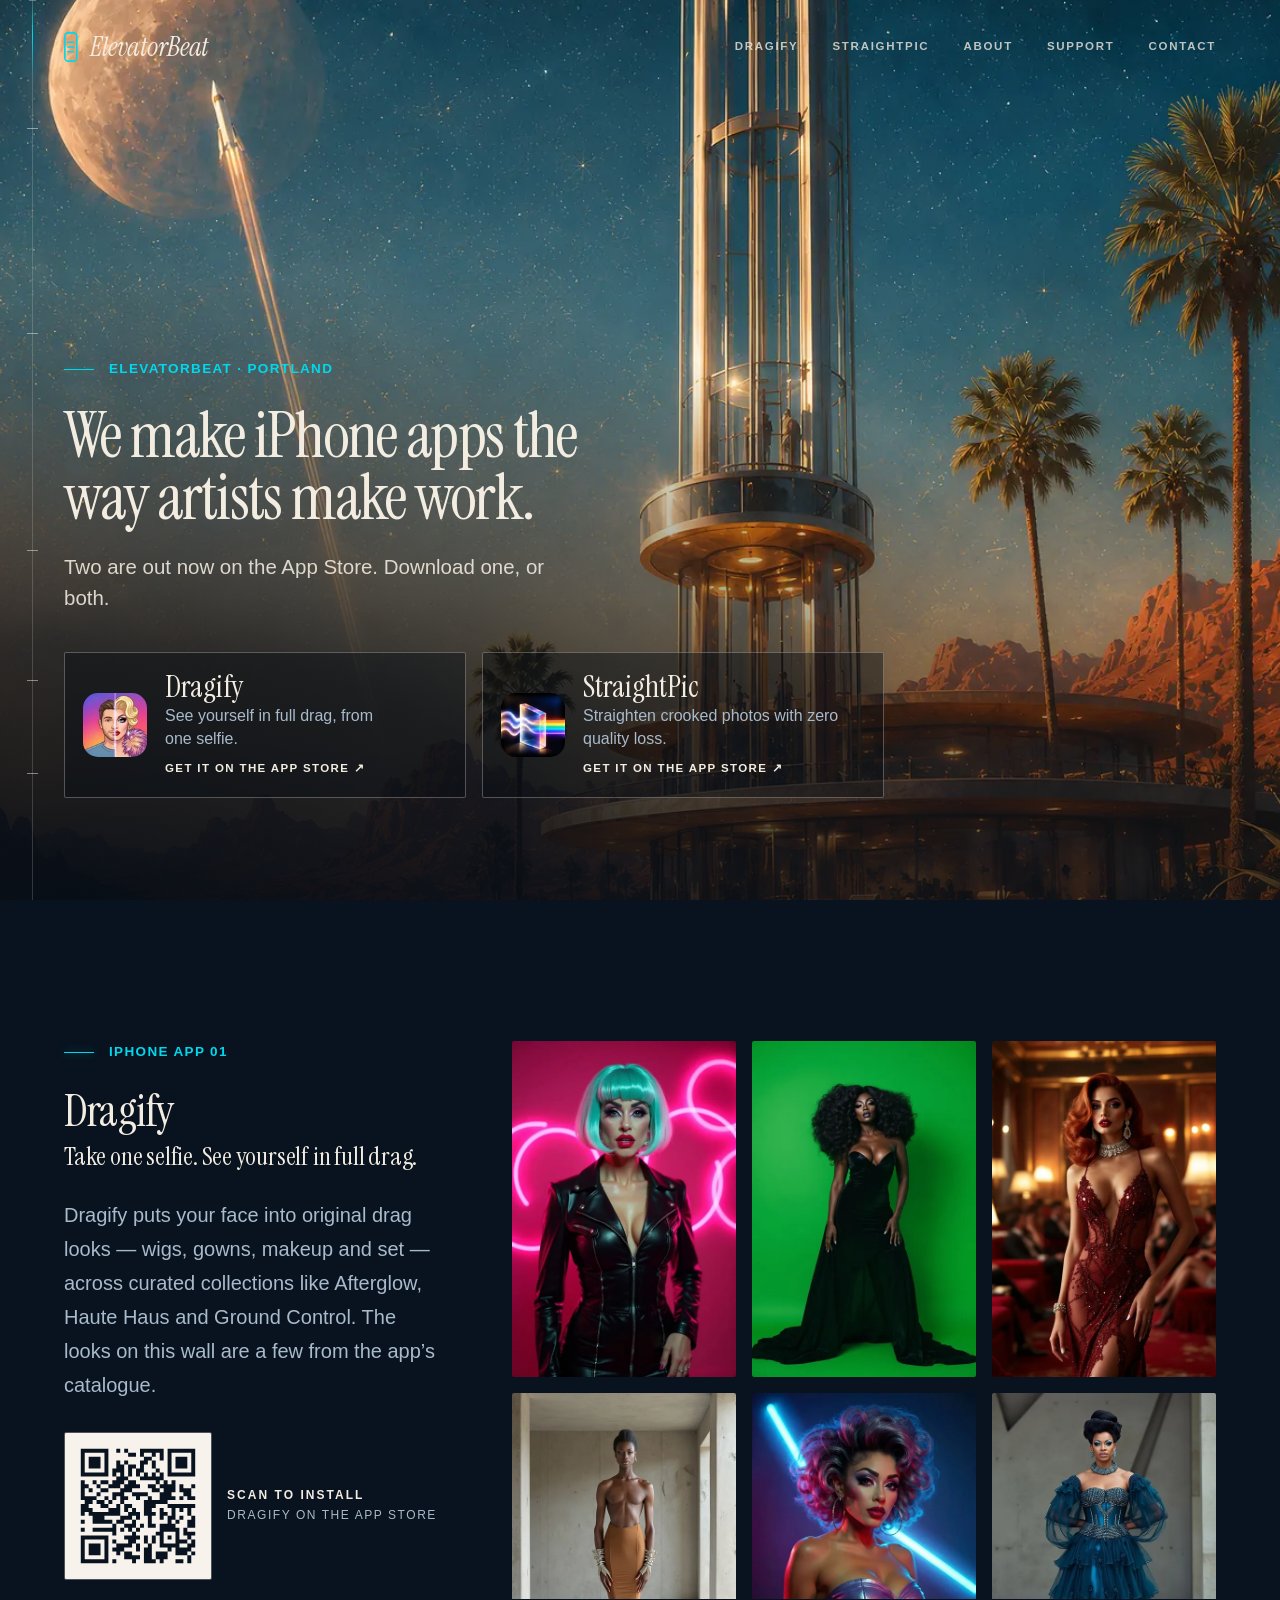
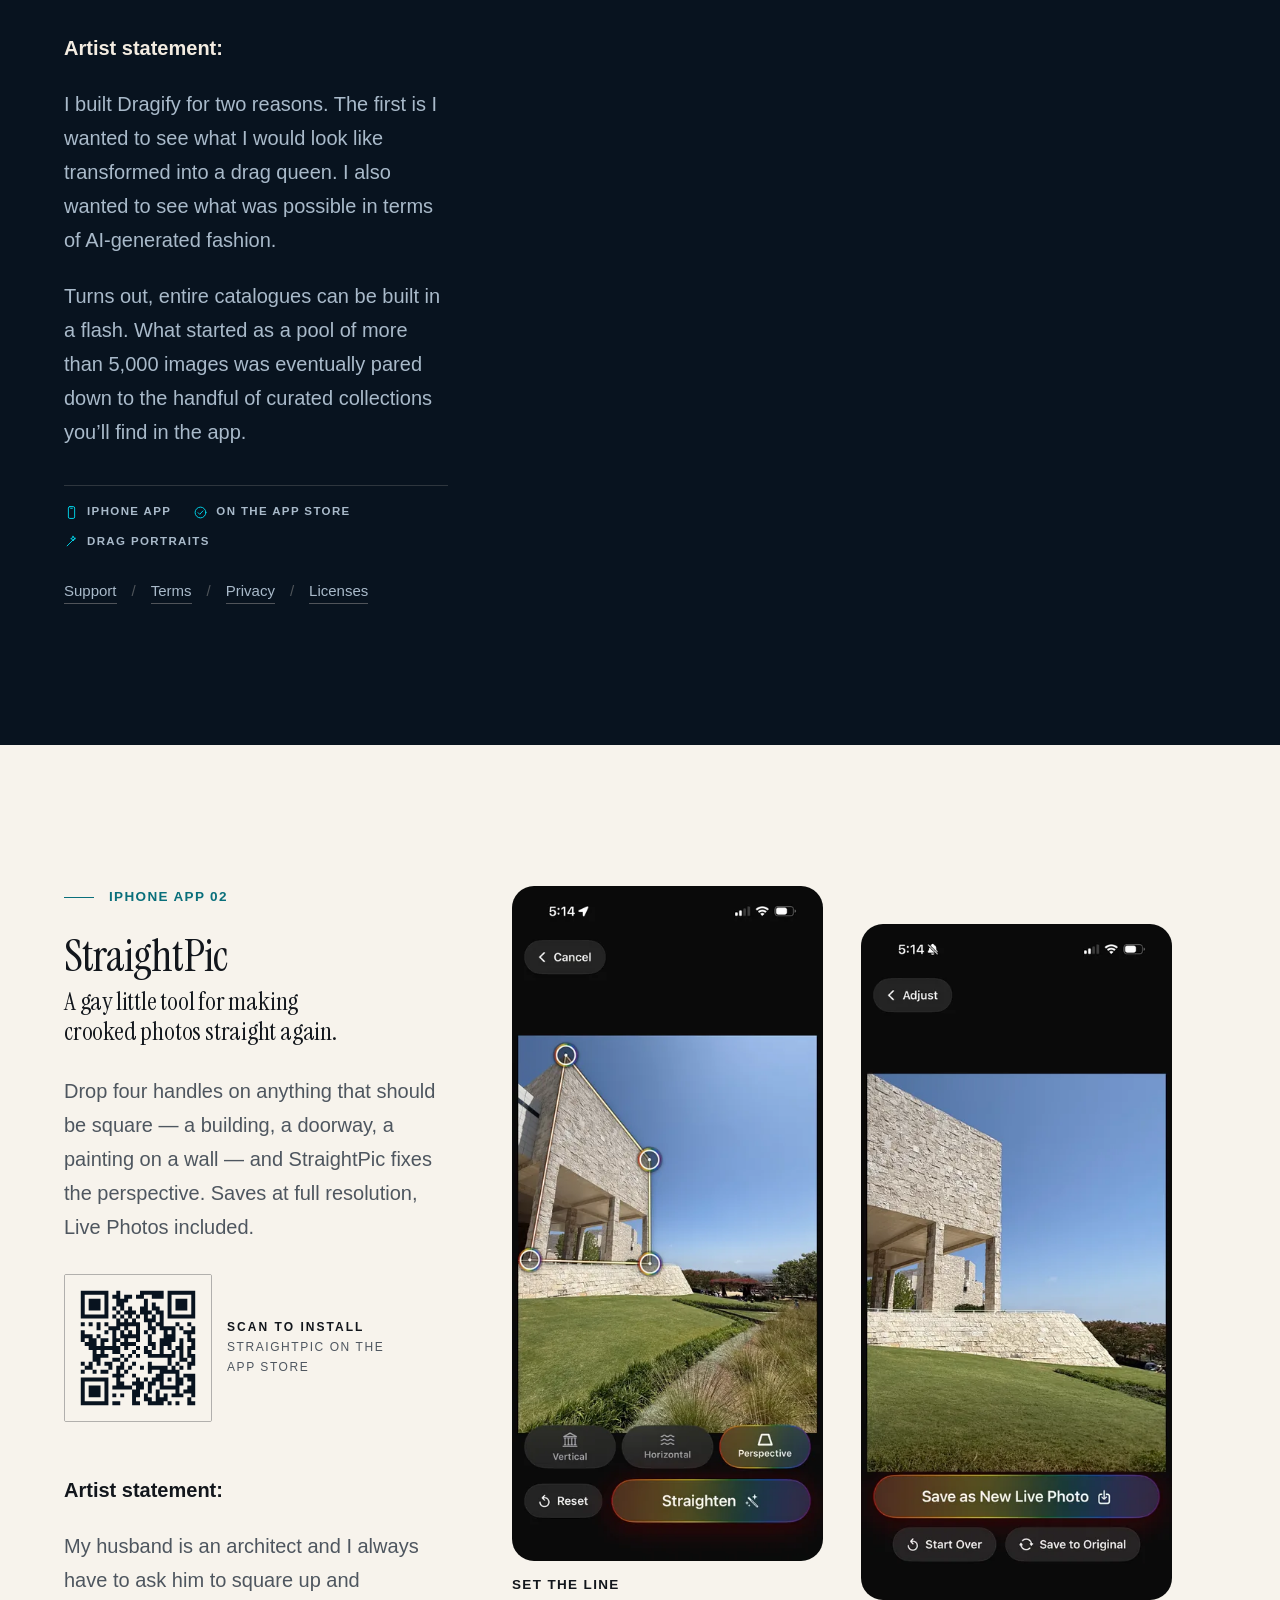
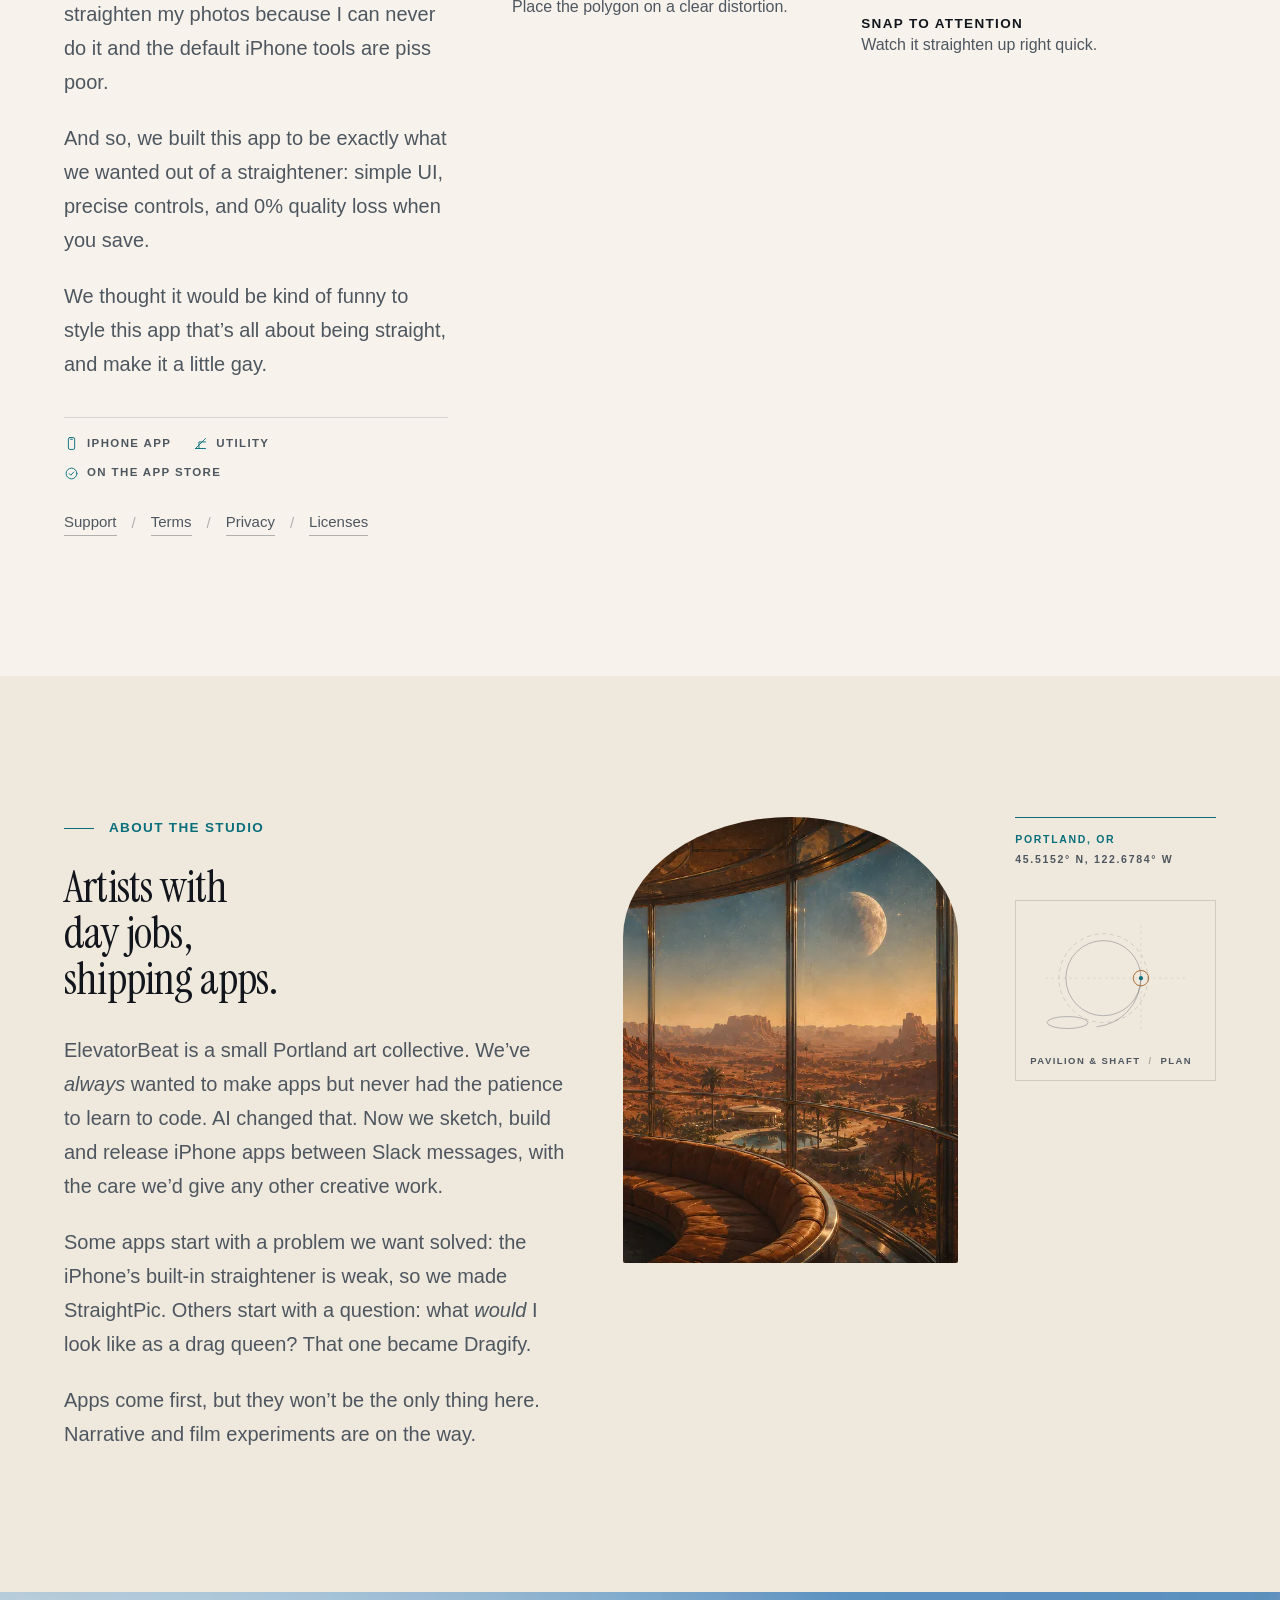
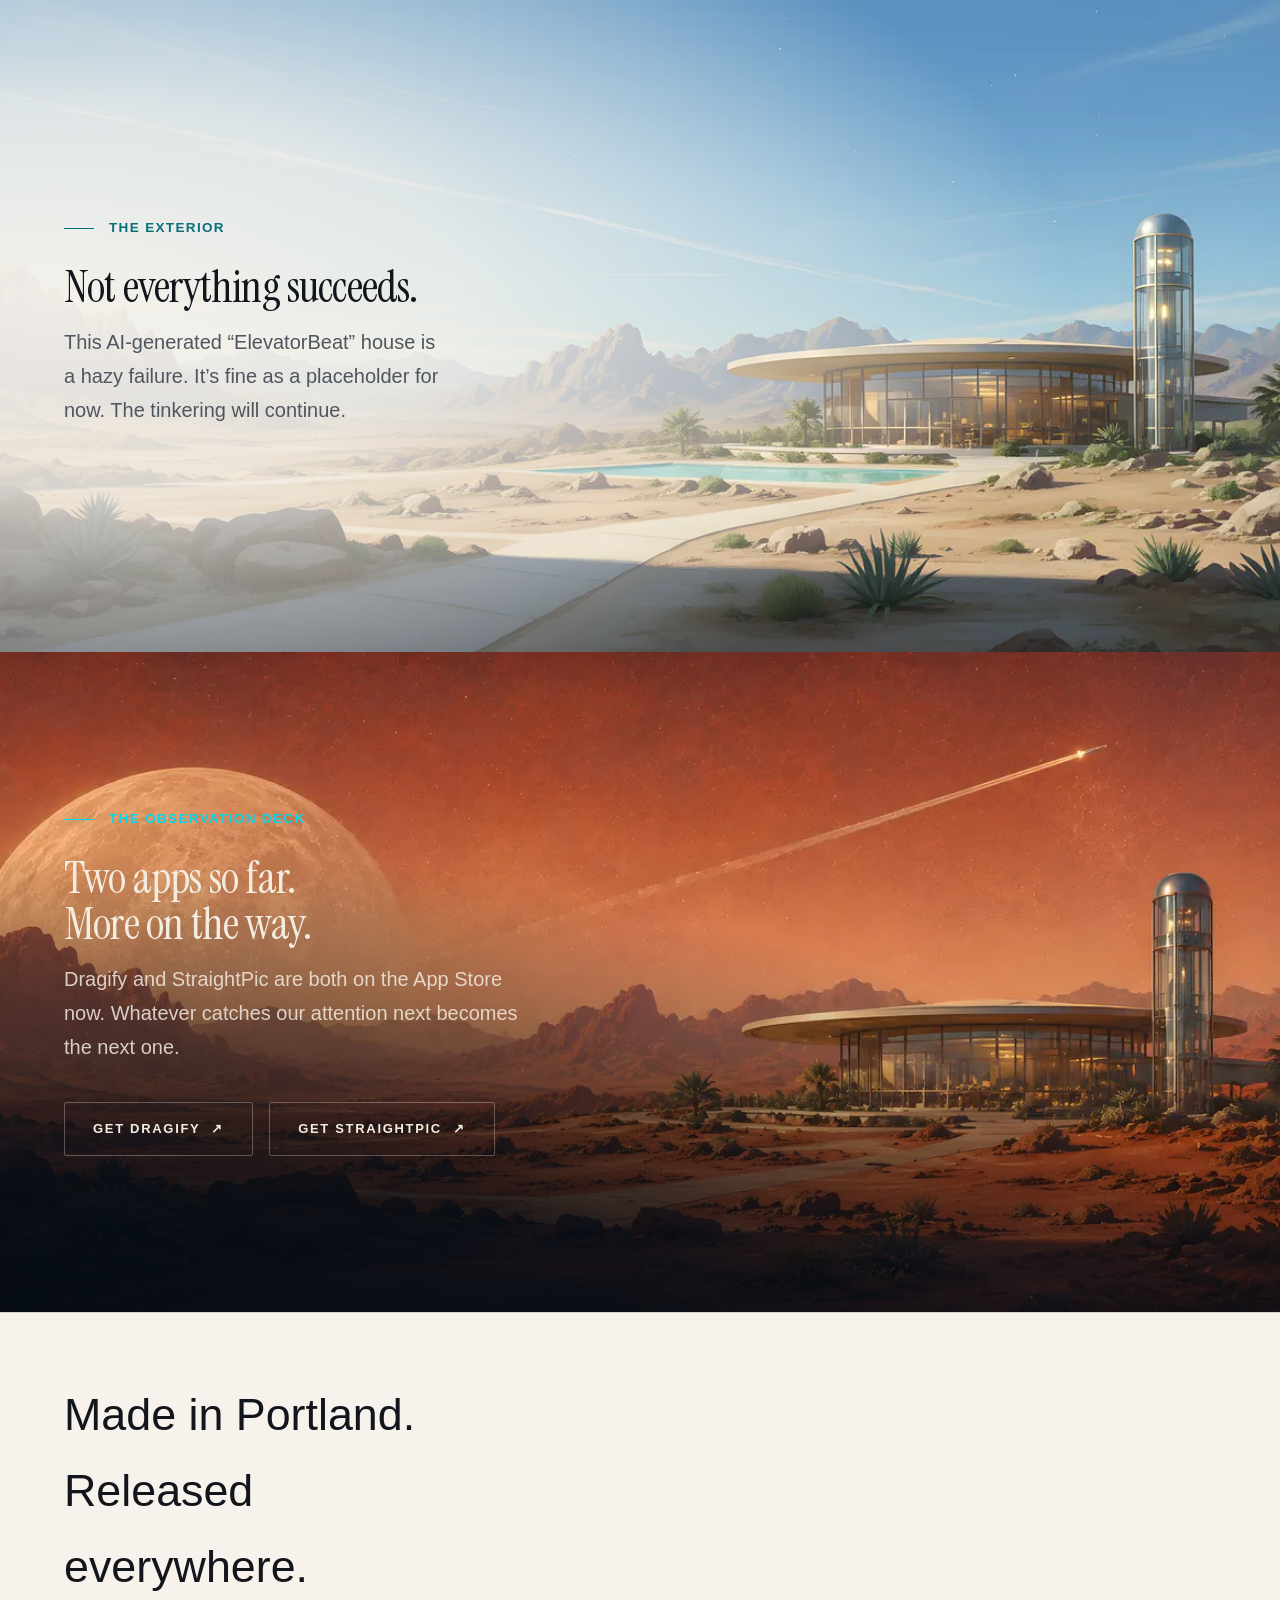
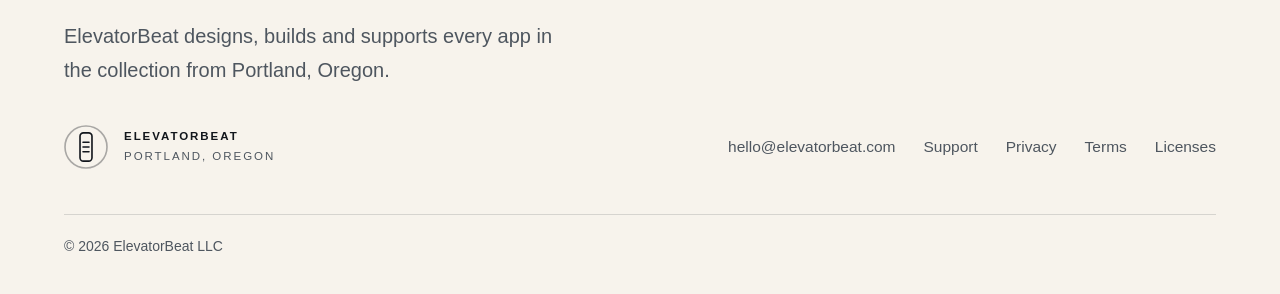
==== commit cdb072d0: "Normalize company name to ElevatorBeat LLC Co-Authored-By: Claude Sonnet 5.5 <noreply@anthropic.com>" ====
--- a/index.html
+++ b/index.html
@@ -553,7 +553,7 @@
       </nav>
     </div>
     <div class="container footer-bottom">
-      <p>&copy; 2026 Elevator Beat LLC</p>
+      <p>&copy; 2026 ElevatorBeat LLC</p>
       <div class="footer-social" hidden>
         <a href="https://x.com/elevatorbeat" target="_blank" rel="noopener" aria-label="ElevatorBeat on X">
           <svg viewBox="0 0 24 24" aria-hidden="true"><path d="M18.9 2H22l-7.6 8.7L23.3 22h-7.1l-5.6-7.3L4.2 22H1l8.2-9.4L.9 2H8.2l5 6.7L18.9 2Zm-1.2 18h1.9L6.4 4H4.3l13.4 16Z"/></svg>
